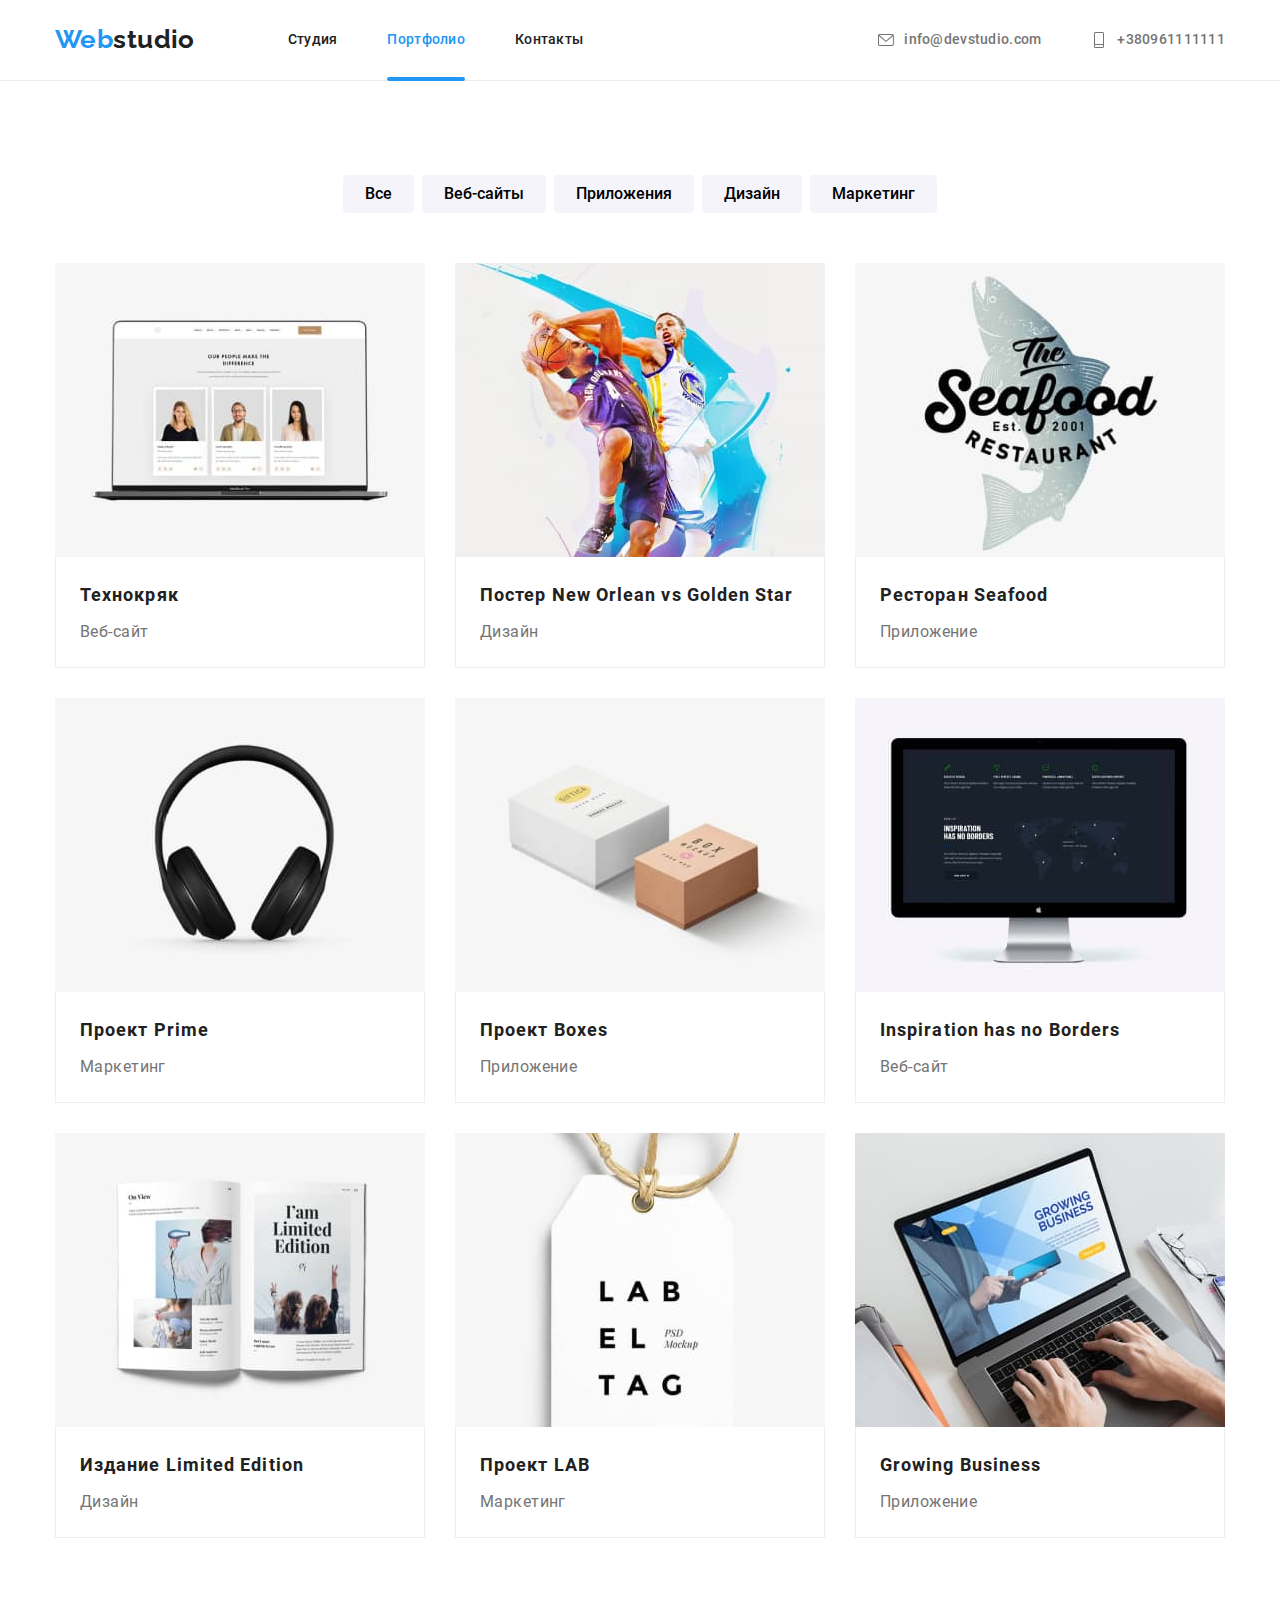
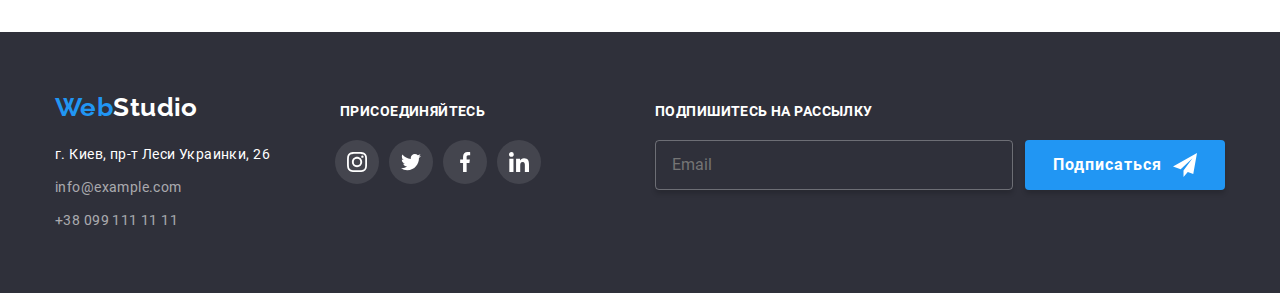
==== portfolio.html @ 0de2ca6f "Initial commit" ====
<!DOCTYPE html>
<html lang="ru">
  <head>
    <meta charset="UTF-8" />
    <meta http-equiv="X-UA-Compatible" content="IE=edge" />
    <meta name="viewport" content="width=device-width, initial-scale=1.0" />
    <!-- <link rel="preconnect" href="https://fonts.googleapis.com" />
    <link rel="preconnect" href="https://fonts.gstatic.com" crossorigin />
    <link
      href="https://fonts.googleapis.com/css2?family=Raleway:wght@700&family=Roboto:wght@400;500;700;900&display=swap"
      rel="stylesheet"
    />
    <link
      rel="stylesheet"
      href="https://cdnjs.cloudflare.com/ajax/libs/modern-normalize/1.0.0/modern-normalize.min.css"
    /> -->

    <link rel="stylesheet" href="css/main.min.css" />
    <!-- <link rel="stylesheet" href="css/styles.css" /> -->

    <title>Portfolio</title>
  </head>
  <body>
    <!-- Header -->
    <header class="page-header">
      <div class="container page-header__container">
        <!-- header_details -->
        <nav class="navigation">
          <a href="./index.html" class="logo"
            ><span class="logo--accent">Web</span>studio</a
          >
          <ul class="list navigation__list">
            <li class="navigation__item">
              <a href="./index.html" class="navigation__title">Студия</a>
            </li>
            <li class="navigation__item">
              <a
                href="./portfolio.html"
                class="navigation__title navigation__title--current"
                >Портфолио</a
              >
            </li>
            <li class="navigation__item">
              <a href="" class="navigation__title">Контакты</a>
            </li>
          </ul>
        </nav>

        <ul class="list page-header__contacts">
          <li class="page-header__item">
            <a
              class="page-header__mail"
              href="mailto:mailto:info@devstudio.com"
            >
              <svg class="page-header__icon" height="16" width="16">
                <use href="images/icons.svg#mail"></use>
              </svg>
              info@devstudio.com
            </a>
          </li>
          <li class="page-header__item">
            <a class="page-header__telephone" href="tel:+380961111111">
              <svg class="page-header__icon" height="16" width="16">
                <use href="images/icons.svg#telephone"></use>
              </svg>
              +380961111111
            </a>
          </li>
        </ul>
      </div>
    </header>

    <main>
      <!-- Buttons bar -->
      <section class="buttons-list section">
        <div class="buttons-list__container container">
          <h1 class="buttons-list__title visually-hidden">portfolio</h1>
          <ul class="list buttons-list__list">
            <li class="buttons-list__item">
              <button class="buttons-list__button" type="button">
                <span class="buttons-list__text">Все</span>
              </button>
            </li>
            <li class="buttons-list__item">
              <button class="buttons-list__button" type="button">
                <span class="buttons-list__text">Веб-сайты</span>
              </button>
            </li>
            <li class="buttons-list__item">
              <button class="buttons-list__button" type="button">
                <span class="buttons-list__text">Приложения</span>
              </button>
            </li>
            <li class="buttons-list__item">
              <button class="buttons-list__button" type="button">
                <span class="buttons-list__text">Дизайн</span>
              </button>
            </li>
            <li class="buttons-list__item">
              <button class="buttons-list__button" type="button">
                <span class="buttons-list__text">Маркетинг</span>
              </button>
            </li>
          </ul>

          <!-- projects -->
          <ul class="list projects-list">
            <li class="projects-list__card">
              <a href="" class="projects-list__link">
                <div class="projects-list__thumb">
                  <img
                    class="projects-list__image"
                    src="images/crack.jpg"
                    alt="Технокряк"
                    width="370"
                    height="294"
                  />
                  <div class="projects-list__overlay">
                    <p class="projects-list__text">
                      Ресурс предлагает комплексные предложения с разным уровнем
                      функционала и сервисов. Все это позволит посетителю
                      получить исчерпывающие сведения о компании или частном
                      лице.
                    </p>
                  </div>
                </div>
                <div class="projects-list__content">
                  <h2 class="projects-list__title">Технокряк</h2>
                  <p class="projects-list__description">Веб-сайт</p>
                </div>
              </a>
            </li>
            <li class="projects-list__card">
              <a href="" class="projects-list__link">
                <div class="projects-list__thumb">
                  <img
                    class="projects-list__image"
                    src="images/basket.jpg"
                    alt="Постер"
                    width="370"
                    height="294"
                  />
                  <div class="projects-list__overlay">
                    <p class="projects-list__text">
                      Ресурс предлагает комплексные предложения с разным уровнем
                      функционала и сервисов. Все это позволит посетителю
                      получить исчерпывающие сведения о компании или частном
                      лице.
                    </p>
                  </div>
                </div>
                <div class="projects-list__content">
                  <h2 class="projects-list__title">
                    Постер New Orlean vs Golden Star
                  </h2>
                  <p class="projects-list__description">Дизайн</p>
                </div>
              </a>
            </li>
            <li class="projects-list__card">
              <a href="" class="projects-list__link">
                <div class="projects-list__thumb">
                  <img
                    class="projects-list__image"
                    src="images/seafood.jpg"
                    alt="ресторан"
                    width="370"
                    height="294"
                  />
                  <div class="projects-list__overlay">
                    <p class="projects-list__text">
                      Ресурс предлагает комплексные предложения с разным уровнем
                      функционала и сервисов. Все это позволит посетителю
                      получить исчерпывающие сведения о компании или частном
                      лице.
                    </p>
                  </div>
                </div>
                <div class="projects-list__content">
                  <h2 class="projects-list__title">Ресторан Seafood</h2>
                  <p class="projects-list__description">Приложение</p>
                </div>
              </a>
            </li>
            <li class="projects-list__card">
              <a href="" class="projects-list__link">
                <div class="projects-list__thumb">
                  <img
                    class="projects-list__image"
                    src="images/prime.jpg"
                    alt="маркетинг"
                    width="370"
                    height="294"
                  />
                  <div class="projects-list__overlay">
                    <p class="projects-list__text">
                      Ресурс предлагает комплексные предложения с разным уровнем
                      функционала и сервисов. Все это позволит посетителю
                      получить исчерпывающие сведения о компании или частном
                      лице.
                    </p>
                  </div>
                </div>
                <div class="projects-list__content">
                  <h2 class="projects-list__title">Проект Prime</h2>
                  <p class="projects-list__description">Маркетинг</p>
                </div>
              </a>
            </li>
            <li class="projects-list__card">
              <a href="" class="projects-list__link">
                <div class="projects-list__thumb">
                  <img
                    class="projects-list__image"
                    src="images/box.jpg"
                    alt="приложение"
                    width="370"
                    height="294"
                  />
                  <div class="projects-list__overlay">
                    <p class="projects-list__text">
                      Ресурс предлагает комплексные предложения с разным уровнем
                      функционала и сервисов. Все это позволит посетителю
                      получить исчерпывающие сведения о компании или частном
                      лице.
                    </p>
                  </div>
                </div>
                <div class="projects-list__content">
                  <h2 class="projects-list__title">Проект Boxes</h2>
                  <p class="projects-list__description">Приложение</p>
                </div>
              </a>
            </li>
            <li class="projects-list__card">
              <a href="" class="projects-list__link">
                <div class="projects-list__thumb">
                  <img
                    class="projects-list__image"
                    src="images/borders.jpg"
                    alt="сайт"
                    width="370"
                    height="294"
                  />
                  <div class="projects-list__overlay">
                    <p class="projects-list__text">
                      Ресурс предлагает комплексные предложения с разным уровнем
                      функционала и сервисов. Все это позволит посетителю
                      получить исчерпывающие сведения о компании или частном
                      лице.
                    </p>
                  </div>
                </div>
                <div class="projects-list__content">
                  <h2 class="projects-list__title">
                    Inspiration has no Borders
                  </h2>
                  <p class="projects-list__description">Веб-сайт</p>
                </div>
              </a>
            </li>
            <li class="projects-list__card">
              <a href="" class="projects-list__link">
                <div class="projects-list__thumb">
                  <img
                    class="projects-list__image"
                    src="images/limited.jpg"
                    alt="дизайн"
                    width="370"
                    height="294"
                  />
                  <div class="projects-list__overlay">
                    <p class="projects-list__text">
                      Ресурс предлагает комплексные предложения с разным уровнем
                      функционала и сервисов. Все это позволит посетителю
                      получить исчерпывающие сведения о компании или частном
                      лице.
                    </p>
                  </div>
                </div>
                <div class="projects-list__content">
                  <h2 class="projects-list__title">Издание Limited Edition</h2>
                  <p class="projects-list__description">Дизайн</p>
                </div>
              </a>
            </li>
            <li class="projects-list__card">
              <a href="" class="projects-list__link">
                <div class="projects-list__thumb">
                  <img
                    class="projects-list__image"
                    src="images/lab.jpg"
                    alt="маркетинг"
                    width="370"
                    height="294"
                  />
                  <div class="projects-list__overlay">
                    <p class="projects-list__text">
                      Ресурс предлагает комплексные предложения с разным уровнем
                      функционала и сервисов. Все это позволит посетителю
                      получить исчерпывающие сведения о компании или частном
                      лице.
                    </p>
                  </div>
                </div>
                <div class="projects-list__content">
                  <h2 class="projects-list__title">Проект LAB</h2>
                  <p class="projects-list__description">Маркетинг</p>
                </div>
              </a>
            </li>
            <li class="projects-list__card">
              <a href="" class="projects-list__link">
                <div class="projects-list__thumb">
                  <img
                    class="projects-list__image"
                    src="images/business.jpg"
                    alt="приложение"
                    width="370"
                    height="294"
                  />
                  <div class="projects-list__overlay">
                    <p class="projects-list__text">
                      Ресурс предлагает комплексные предложения с разным уровнем
                      функционала и сервисов. Все это позволит посетителю
                      получить исчерпывающие сведения о компании или частном
                      лице.
                    </p>
                  </div>
                </div>
                <div class="projects-list__content">
                  <h2 class="projects-list__title">Growing Business</h2>
                  <p class="projects-list__description">Приложение</p>
                </div>
              </a>
            </li>
          </ul>
        </div>
      </section>
    </main>

    <!-- Footer -->
    <footer class="footer">
      <div class="container footer__container">
        <div>
          <a href="./index.html" class="logo__footer"
            ><span class="logo--accent">Web</span>Studio</a
          >
          <address>
            <ul class="list">
              <li class="footer__item">
                <a
                  class="footer__address"
                  href="https://bit.ly/3pXMvUd"
                  target="_blank"
                  rel="noopener noreferrer"
                  >г. Киев, пр-т Леси Украинки, 26</a
                >
              </li>
              <li class="footer__item">
                <a class="footer__link" href="mailto:info@devstudio.com"
                  >info@example.com</a
                >
              </li>
              <li class="footer__item">
                <a class="footer__link" href="tel:+380991111111"
                  >+38 099 111 11 11</a
                >
              </li>
            </ul>
          </address>
        </div>

        <!-- Footer social links -->
        <div class="footer__connect">
          <p class="footer__title">ПРИСОЕДИНЯЙТЕСЬ</p>
          <ul class="list footer-socials">
            <li class="footer-socials__item">
              <a class="footer-socials__link" href=""
                ><svg class="footer-socials__icon">
                  <use href="images/icons.svg#instagram"></use></svg
              ></a>
            </li>
            <li class="footer-socials__item">
              <a class="footer-socials__link" href=""
                ><svg class="footer-socials__icon">
                  <use href="images/icons.svg#twitter"></use></svg
              ></a>
            </li>
            <li class="footer-socials__item">
              <a class="footer-socials__link" href=""
                ><svg class="footer-socials__icon">
                  <use href="images/icons.svg#facebook"></use></svg
              ></a>
            </li>
            <li class="footer-socials__item">
              <a class="footer-socials__link" href=""
                ><svg class="footer-socials__icon">
                  <use href="images/icons.svg#linkedin"></use></svg
              ></a>
            </li>
          </ul>
        </div>

        <!-- footer subscribe form -->
        <div class="footer__subscribe">
          <p class="footer__title">ПОДПИШИТЕСЬ НА РАССЫЛКУ</p>
          <form class="footer-form" autocomplete="off">
            <div class="footer-form__thumb">
              <label class="footer-form__label">
                <input
                  class="footer-form__input"
                  type="email"
                  name="email"
                  placeholder="Email"
                />
              </label>
              <button class="subscribe-button" type="submit">
                <span class="subscribe-button__text">Подписаться</span>
                <svg class="subscribe-button__icon">
                  <use href="./images/icons.svg#icon-send"></use>
                </svg>
              </button>
            </div>
          </form>
        </div>
      </div>
    </footer>
  </body>
</html>
---- css/main.min.css ----
*,::before,::after{-webkit-box-sizing:border-box;box-sizing:border-box}html{-moz-tab-size:4;-o-tab-size:4;tab-size:4}html{line-height:1.15;-webkit-text-size-adjust:100%}body{margin:0}body{font-family:system-ui,-apple-system,"Segoe UI",Roboto,Helvetica,Arial,sans-serif,"Apple Color Emoji","Segoe UI Emoji"}hr{height:0;color:inherit}abbr[title]{-webkit-text-decoration:underline dotted;text-decoration:underline dotted}b,strong{font-weight:bolder}code,kbd,samp,pre{font-family:ui-monospace,SFMono-Regular,Consolas,"Liberation Mono",Menlo,monospace;font-size:1em}small{font-size:80%}sub,sup{font-size:75%;line-height:0;position:relative;vertical-align:baseline}sub{bottom:-0.25em}sup{top:-0.5em}table{text-indent:0;border-color:inherit}button,input,optgroup,select,textarea{font-family:inherit;font-size:100%;line-height:1.15;margin:0}button,select{text-transform:none}button,[type=button],[type=reset],[type=submit]{-webkit-appearance:button}::-moz-focus-inner{border-style:none;padding:0}:-moz-focusring{outline:1px dotted ButtonText}:-moz-ui-invalid{box-shadow:none}legend{padding:0}progress{vertical-align:baseline}::-webkit-inner-spin-button,::-webkit-outer-spin-button{height:auto}[type=search]{-webkit-appearance:textfield;outline-offset:-2px}::-webkit-search-decoration{-webkit-appearance:none}::-webkit-file-upload-button{-webkit-appearance:button;font:inherit}summary{display:list-item}@font-face{font-family:"Roboto";font-style:normal;font-weight:400;src:url("../fonts/roboto-v30-latin_cyrillic-regular.eot");src:local(""),url("../fonts/roboto-v30-latin_cyrillic-regular.eot?#iefix") format("embedded-opentype"),url("../fonts/roboto-v30-latin_cyrillic-regular.woff2") format("woff2"),url("../fonts/roboto-v30-latin_cyrillic-regular.woff") format("woff"),url("../fonts/roboto-v30-latin_cyrillic-regular.ttf") format("truetype"),url("../fonts/roboto-v30-latin_cyrillic-regular.svg#Roboto") format("svg")}@font-face{font-family:"Roboto";font-style:normal;font-weight:500;src:url("../fonts/roboto-v30-latin_cyrillic-500.eot");src:local(""),url("../fonts/roboto-v30-latin_cyrillic-500.eot?#iefix") format("embedded-opentype"),url("../fonts/roboto-v30-latin_cyrillic-500.woff2") format("woff2"),url("../fonts/roboto-v30-latin_cyrillic-500.woff") format("woff"),url("../fonts/roboto-v30-latin_cyrillic-500.ttf") format("truetype"),url("../fonts/roboto-v30-latin_cyrillic-500.svg#Roboto") format("svg")}@font-face{font-family:"Roboto";font-style:normal;font-weight:700;src:url("../fonts/roboto-v30-latin_cyrillic-700.eot");src:local(""),url("../fonts/roboto-v30-latin_cyrillic-700.eot?#iefix") format("embedded-opentype"),url("../fonts/roboto-v30-latin_cyrillic-700.woff2") format("woff2"),url("../fonts/roboto-v30-latin_cyrillic-700.woff") format("woff"),url("../fonts/roboto-v30-latin_cyrillic-700.ttf") format("truetype"),url("../fonts/roboto-v30-latin_cyrillic-700.svg#Roboto") format("svg")}@font-face{font-family:"Roboto";font-style:normal;font-weight:900;src:url("../fonts/roboto-v30-latin_cyrillic-900.eot");src:local(""),url("../fonts/roboto-v30-latin_cyrillic-900.eot?#iefix") format("embedded-opentype"),url("../fonts/roboto-v30-latin_cyrillic-900.woff2") format("woff2"),url("../fonts/roboto-v30-latin_cyrillic-900.woff") format("woff"),url("../fonts/roboto-v30-latin_cyrillic-900.ttf") format("truetype"),url("../fonts/roboto-v30-latin_cyrillic-900.svg#Roboto") format("svg")}@font-face{font-family:"Raleway";font-style:normal;font-weight:700;src:url("../fonts/raleway-v27-latin_cyrillic-700.eot");src:local(""),url("../fonts/raleway-v27-latin_cyrillic-700.eot?#iefix") format("embedded-opentype"),url("../fonts/raleway-v27-latin_cyrillic-700.woff2") format("woff2"),url("../fonts/raleway-v27-latin_cyrillic-700.woff") format("woff"),url("../fonts/raleway-v27-latin_cyrillic-700.ttf") format("truetype"),url("../fonts/raleway-v27-latin_cyrillic-700.svg#Raleway") format("svg")}body{font-family:"Roboto",sans-serif;color:#212121;background-color:#fff;font-size:14px;letter-spacing:.03em}.list{list-style:none;margin:0;padding:0}h1,h2,h3,h4,h5,h6,p{margin:0}.visually-hidden{position:absolute;width:1px;height:1px;margin:-1px;padding:0;overflow:hidden;border:0;clip:rect(0 0 0 0)}.container{width:1200px;margin-left:auto;margin-right:auto;padding-left:15px;padding-right:15px}.section{padding-top:94px;padding-bottom:94px}.form__checkbox--custom,.form__wrap,.clients__link,.footer-socials__link,.work-block__description,.form__button,.backdrop__btn,.hero-button__desc{display:-webkit-box;display:-ms-flexbox;display:flex;-webkit-box-pack:center;-ms-flex-pack:center;justify-content:center;-webkit-box-align:center;-ms-flex-align:center;align-items:center}.hero-button{font-family:inherit;display:inline-block;min-width:200px;height:50px;padding:10px 32px;background:#2196f3;-webkit-box-shadow:0px 4px 4px rgba(0,0,0,.15);box-shadow:0px 4px 4px rgba(0,0,0,.15);border-radius:4px;border:2px rgba(0,0,0,0);-webkit-transition:background 250ms cubic-bezier(0.4, 0, 0.2, 1);transition:background 250ms cubic-bezier(0.4, 0, 0.2, 1)}.hero-button:hover,.hero-button:focus{background:#188ce8;cursor:pointer}.hero-button__desc{font-weight:700;font-size:16px;line-height:1.87;letter-spacing:.06em;color:#fff}.subscribe-button{display:-webkit-box;display:-ms-flexbox;display:flex;-webkit-box-align:center;-ms-flex-align:center;align-items:center;-webkit-box-pack:justify;-ms-flex-pack:justify;justify-content:space-between;font-family:inherit;min-width:200px;height:50px;padding:10px 28px;cursor:pointer;background:#2196f3;-webkit-box-shadow:0px 4px 4px rgba(0,0,0,.15);box-shadow:0px 4px 4px rgba(0,0,0,.15);border-radius:4px;border:2px rgba(0,0,0,0)}.subscribe-button__text{font-weight:700;font-size:16px;line-height:1.87;text-align:center;letter-spacing:.06em;color:#fff}.subscribe-button__icon{display:inline-block;fill:#fff;width:24px;height:24px}.buttons-list__button{width:auto;height:auto;padding:6px 22px;background:#f5f4fa;border-radius:4px;font-weight:500;font-size:16px;line-height:1.63;text-align:center;border:none;cursor:pointer;font-family:inherit;-webkit-transition:background 250ms cubic-bezier(0.4, 0, 0.2, 1),-webkit-box-shadow 250ms cubic-bezier(0.4, 0, 0.2, 1);transition:background 250ms cubic-bezier(0.4, 0, 0.2, 1),-webkit-box-shadow 250ms cubic-bezier(0.4, 0, 0.2, 1);transition:background 250ms cubic-bezier(0.4, 0, 0.2, 1),box-shadow 250ms cubic-bezier(0.4, 0, 0.2, 1);transition:background 250ms cubic-bezier(0.4, 0, 0.2, 1),box-shadow 250ms cubic-bezier(0.4, 0, 0.2, 1),-webkit-box-shadow 250ms cubic-bezier(0.4, 0, 0.2, 1)}.buttons-list__button:hover,.buttons-list__button:focus{background:#2196f3;color:#fff;-webkit-box-shadow:0px 2px 2px 0px rgba(0,0,0,.12),0px 1px 2px 0px rgba(0,0,0,.08),0px 3px 1px 0px rgba(0,0,0,.1);box-shadow:0px 2px 2px 0px rgba(0,0,0,.12),0px 1px 2px 0px rgba(0,0,0,.08),0px 3px 1px 0px rgba(0,0,0,.1)}.backdrop__btn{position:absolute;cursor:pointer;top:8px;right:8px;width:30px;height:30px;border:1px solid rgba(0,0,0,.1);border-radius:50px;background-color:#fff}.backdrop__btn:hover,.backdrop__btn:focus{fill:#2196f3}.form__button{margin-left:auto;margin-right:auto;padding:10px 32px;min-width:200px;min-height:50px;-webkit-box-shadow:0px 4px 4px rgba(0,0,0,.15);box-shadow:0px 4px 4px rgba(0,0,0,.15);border:1px solid rgba(0,0,0,0);border-radius:4px;cursor:pointer;color:#fff;background-color:#2196f3;font-weight:700;font-size:16px;line-height:1.87;letter-spacing:.06em}.page-header{border-bottom:1px solid #ececec}.page-header__container{display:-webkit-box;display:-ms-flexbox;display:flex;-webkit-box-align:center;-ms-flex-align:center;align-items:center}.page-header__contacts{display:-webkit-box;display:-ms-flexbox;display:flex;margin-left:auto}.page-header__contacts .page-header__item+.page-header__item{margin-left:50px}.page-header__mail,.page-header__telephone{display:-webkit-box;display:-ms-flexbox;display:flex;color:#757575;fill:#757575;font-weight:500;line-height:1.14;letter-spacing:.02em;text-decoration:none;-webkit-transition:fill 250ms cubic-bezier(0.4, 0, 0.2, 1);transition:fill 250ms cubic-bezier(0.4, 0, 0.2, 1)}.page-header__mail:hover,.page-header__mail:focus,.page-header__telephone:hover,.page-header__telephone:focus{fill:#2196f3;color:#2196f3}.page-header__icon{margin-right:10px}.page-header__icon:hover,.page-header__icon:focus{fill:currentColor}.logo,.logo__footer{display:block;color:#212121;text-decoration:none;font-family:"Raleway",sans-serif;font-weight:700;font-size:26px;line-height:1.19;padding:24px 0}.logo__footer{color:#fff;margin-bottom:20px;padding:0}.logo--accent{color:#2196f3}.navigation{display:-webkit-box;display:-ms-flexbox;display:flex}.navigation__item{position:relative}.navigation__list .navigation__item+.navigation__item{margin-left:50px}.navigation__list{display:-webkit-box;display:-ms-flexbox;display:flex;margin-left:93px}.navigation__title{display:block;color:#212121;font-weight:500;line-height:1.14;letter-spacing:.02em;text-decoration:none;padding-top:32px;padding-bottom:32px;-webkit-transition:color 250ms cubic-bezier(0.4, 0, 0.2, 1);transition:color 250ms cubic-bezier(0.4, 0, 0.2, 1)}.navigation__title--current::after{content:"";position:absolute;left:0;bottom:-1px;width:100%;height:4px;background-color:#2196f3;border-radius:2px}.navigation__title__title:hover,.navigation__title__title:focus{color:#2196f3}.navigation__list .navigation__title--current{color:#2196f3}.hero-section{background-image:-webkit-gradient(linear, left top, left bottom, from(rgba(47, 48, 58, 0.4)), to(rgba(47, 48, 58, 0.4))),url(../images/hero-image.jpg);background-image:linear-gradient(rgba(47, 48, 58, 0.4), rgba(47, 48, 58, 0.4)),url(../images/hero-image.jpg);background-color:#2f303a;background-repeat:no-repeat;max-width:1600px;margin:0 auto;height:600px;background-size:cover}.hero-section__content{padding-top:200px;padding-bottom:200px;text-align:center}.hero-section__title{margin:0 auto;margin-bottom:30px;max-width:696px;font-weight:900;font-size:44px;line-height:1.36;text-align:center;letter-spacing:.06em;text-transform:uppercase;color:#fff}.benefit__list{display:-webkit-box;display:-ms-flexbox;display:flex}.benefit__card{max-width:270px;margin:0 15px}.benefit__icon::before{content:"";display:block;height:120px;background-repeat:no-repeat;background-position:center;background-color:#f5f4fa;border-radius:4px;margin-bottom:30px}.benefit--antenna::before{content:"";background-image:url(../images/antenna-1.svg);background-size:70px}.benefit--clock::before{content:"";background-image:url(../images/clock-1.svg);background-size:70px}.benefit--diagram::before{content:"";background-image:url(../images/diagram-1.svg);background-size:70px}.benefit--astronaut::before{content:"";background-image:url(../images/astronaut-1.svg);background-size:70px}.benefit__subtitle{font-size:14px;font-weight:700;line-height:1.14;text-transform:uppercase;margin-bottom:10px}.benefit__description{line-height:1.71;color:#757575;margin-top:0;margin-bottom:0px}.work-block{padding-top:0}.work-block__title{font-weight:700;font-size:36px;line-height:1.17;text-align:center;margin-top:0;margin-bottom:50px}.work-block__list{display:-webkit-box;display:-ms-flexbox;display:flex;margin-left:-15px;margin-right:-15px}.work-block__card{margin:0 15px}.work-block__thumb{position:relative}.work-block__image{display:block;max-width:100%;height:auto}.work-block__description{position:absolute;left:0;bottom:0;width:370px;height:70px;background:rgba(47,48,58,.8)}.work-block__text{font-weight:700;font-size:14px;line-height:1.14;letter-spacing:.03em;text-transform:uppercase;color:#fff}.team{background-color:#f5f4fa}.team__title{font-weight:700;font-size:36px;line-height:1.17;text-align:center;margin-top:0;margin-bottom:50px}.team__list{display:-webkit-box;display:-ms-flexbox;display:flex;margin-left:-15px;margin-right:-15px}.team__card{background-color:#fff;max-width:270px;margin:0 15px;-webkit-box-shadow:0px 2px 1px rgba(0,0,0,.2),0px 1px 1px rgba(0,0,0,.14),0px 1px 3px rgba(0,0,0,.12);box-shadow:0px 2px 1px rgba(0,0,0,.2),0px 1px 1px rgba(0,0,0,.14),0px 1px 3px rgba(0,0,0,.12);border-radius:4px}.team__image{display:block;max-width:100%;height:auto}.team__name{font-weight:500;font-size:16px;line-height:1.19;text-align:center;margin-top:30px;margin-bottom:10px}.team__role{font-style:normal;font-size:16px;line-height:1.19;text-align:center;color:#757575;margin-bottom:16px}.social{display:-webkit-box;display:-ms-flexbox;display:flex;max-width:206px;height:44px;margin-bottom:30px;margin-left:auto;margin-right:auto}.social__link{display:-webkit-box;display:-ms-flexbox;display:flex;-webkit-box-pack:center;-ms-flex-pack:center;justify-content:center;-webkit-box-align:center;-ms-flex-align:center;align-items:center;width:44px;height:44px;border-radius:50px;color:#afb1b8;-webkit-transition:color 250ms cubic-bezier(0.4, 0, 0.2, 1),background-color 250ms cubic-bezier(0.4, 0, 0.2, 1);transition:color 250ms cubic-bezier(0.4, 0, 0.2, 1),background-color 250ms cubic-bezier(0.4, 0, 0.2, 1)}.social__link:hover,.social__link:focus{background-color:#2196f3;color:#fff}.social__item+.social__item{margin-left:10px}.social__icon{fill:currentColor;width:20px;height:20px}.footer-socials{display:-webkit-box;display:-ms-flexbox;display:flex;max-width:206px;height:44px;margin:0 -5px}.footer-socials__link{width:44px;height:44px;border-radius:50px;background-color:rgba(255,255,255,.1);-webkit-transition:background-color 250ms cubic-bezier(0.4, 0, 0.2, 1);transition:background-color 250ms cubic-bezier(0.4, 0, 0.2, 1)}.footer-socials__link:hover,.footer-socials__link:focus{background-color:#2196f3}.footer-socials__item+.footer-socials__item{margin-left:10px}.footer-socials__icon{fill:#fff;width:20px;height:20px}.clients__title{font-weight:700;font-size:36px;line-height:1.17;text-align:center;margin-top:0;margin-bottom:50px}.clients__list{display:-webkit-box;display:-ms-flexbox;display:flex}.clients__list>.clients__item+.clients__item{margin-left:30px}.clients__item{-ms-flex-preferred-size:calc((100% - 150px)/6);flex-basis:calc((100% - 150px)/6);max-width:170px;height:92px;outline:1px solid #afb1b8;border-radius:4px;-webkit-transition:outline 250ms cubic-bezier(0.4, 0, 0.2, 1);transition:outline 250ms cubic-bezier(0.4, 0, 0.2, 1)}.clients__item:hover,.clients__item:focus{outline:1px solid #2196f3}.clients__link{width:168px;height:90px;color:#afb1b8;-webkit-transition:color 250ms cubic-bezier(0.4, 0, 0.2, 1);transition:color 250ms cubic-bezier(0.4, 0, 0.2, 1)}.clients__link:hover,.clients__link:focus{color:#2196f3}.clients__icon{width:106px;height:60px;fill:currentColor}.footer-form__thumb{display:-webkit-box;display:-ms-flexbox;display:flex;width:570px}.footer-form__label .footer-form__input{width:358px;height:50px;margin-right:12px;padding:12px 16px;background:inherit;border:1px solid rgba(255,255,255,.3);-webkit-box-shadow:0px 4px 4px rgba(0,0,0,.15);box-shadow:0px 4px 4px rgba(0,0,0,.15);border-radius:4px;outline:none;font-size:16px;line-height:1.87;letter-spacing:0,3em;color:rgba(255,255,255,.6)}.footer{background-color:#2f303a;padding:60px 0}.footer__container{display:-webkit-box;display:-ms-flexbox;display:flex;-webkit-box-align:baseline;-ms-flex-align:baseline;align-items:baseline}.footer__item:not(:last-child){margin-bottom:9px}.footer__address{line-height:1.71;color:#fff;font-style:normal;text-decoration:none}.footer__link{line-height:1.71;color:rgba(255,255,255,.6);font-style:normal;text-decoration:none;-webkit-transition:color 250ms cubic-bezier(0.4, 0, 0.2, 1);transition:color 250ms cubic-bezier(0.4, 0, 0.2, 1)}.footer__connect{max-width:206px;margin-left:70px}.footer__subscribe{margin-left:auto}.footer__title{color:#fff;font-weight:700;font-size:14px;line-height:1.17;margin-top:0;margin-bottom:20px;letter-spacing:.03em}.backdrop{position:fixed;top:0;left:0;width:100%;height:100%;opacity:1;background-color:rgba(0,0,0,.2);-webkit-transition:opacity 250ms cubic-bezier(0.4, 0, 0.2, 1);transition:opacity 250ms cubic-bezier(0.4, 0, 0.2, 1)}.backdrop.is-hidden{opacity:0;pointer-events:none}.backdrop.is-hidden .backdrop__modal{-webkit-transform:translate(-50%, -50%) scale(0.9);transform:translate(-50%, -50%) scale(0.9)}.backdrop__modal{position:absolute;top:50%;left:50%;min-width:528px;min-height:581px;padding:40px;background-color:#fff;border-radius:4px;-webkit-box-shadow:0px 1px 3px rgba(0,0,0,.12),0px 1px 1px rgba(0,0,0,.14),0px 2px 1px rgba(0,0,0,.2);box-shadow:0px 1px 3px rgba(0,0,0,.12),0px 1px 1px rgba(0,0,0,.14),0px 2px 1px rgba(0,0,0,.2);-webkit-transform:translate(-50%, -50%) scale(1);transform:translate(-50%, -50%) scale(1);-webkit-transition:-webkit-transform 250ms cubic-bezier(0.4, 0, 0.2, 1);transition:-webkit-transform 250ms cubic-bezier(0.4, 0, 0.2, 1);transition:transform 250ms cubic-bezier(0.4, 0, 0.2, 1);transition:transform 250ms cubic-bezier(0.4, 0, 0.2, 1), -webkit-transform 250ms cubic-bezier(0.4, 0, 0.2, 1)}.backdrop__title{margin-bottom:12px;font-size:20px;font-weight:700;line-height:1.15;text-align:center;color:#212121}.form__field{position:relative;display:block;display:-webkit-box;display:-ms-flexbox;display:flex;-webkit-box-orient:vertical;-webkit-box-direction:normal;-ms-flex-direction:column;flex-direction:column;margin-bottom:10px}.form__field .form__input{margin:0;padding:12px 12px 12px 42px}.form__icon{position:absolute;top:32px;left:15px}.form__label{display:block;font-size:12px;line-height:1.17;margin-bottom:4px;color:#757575;letter-spacing:.01em;-webkit-transition:all 250ms cubic-bezier(0.4, 0, 0.2, 1);transition:all 250ms cubic-bezier(0.4, 0, 0.2, 1)}.form__input{width:100%;height:40px;border:1px solid rgba(33,33,33,.2);border-radius:4px;outline:none}.form__input:focus{border:1px solid #2196f3;outline:none}.form__input:focus:focus~.form__icon{fill:#2196f3}.form__text textarea::-webkit-input-placeholder{color:#757575;line-height:1.17;letter-spacing:.01em}.form__text textarea::-moz-placeholder{color:#757575;line-height:1.17;letter-spacing:.01em}.form__text textarea:-ms-input-placeholder{color:#757575;line-height:1.17;letter-spacing:.01em}.form__text textarea::-ms-input-placeholder{color:#757575;line-height:1.17;letter-spacing:.01em}.form__text textarea::placeholder{color:#757575;line-height:1.17;letter-spacing:.01em}.form__comment{padding:12px 16px;width:448px;height:120px;resize:none;border:1px solid rgba(33,33,33,.2);border-radius:4px;outline:none}.form__comment:not(:-moz-placeholder-shown){border:1px solid #2196f3;outline:none}.form__comment:not(:-ms-input-placeholder){border:1px solid #2196f3;outline:none}.form__comment:focus,.form__comment:not(:placeholder-shown){border:1px solid #2196f3;outline:none}.form__text{margin-bottom:20px}.form__agree{max-width:425px;margin-bottom:30px;margin-right:auto;margin-left:auto;line-height:1.71;color:#757575}.form__checkbox{position:absolute;width:1px;height:1px;margin:-1px;padding:0;overflow:hidden;border:0;clip:rect(0 0 0 0)}.form__checkbox:checked+.form__checkbox--custom{background-color:#2196f3;border-color:#2196f3;background-size:contain;background-origin:border-box}.form__checkbox--custom{width:16px;height:15px;margin-right:5px;border:2px solid #212121;border-radius:4px;cursor:pointer;-webkit-transition:background-color 250ms cubic-bezier(0.4, 0, 0.2, 1),border-color 250ms cubic-bezier(0.4, 0, 0.2, 1);transition:background-color 250ms cubic-bezier(0.4, 0, 0.2, 1),border-color 250ms cubic-bezier(0.4, 0, 0.2, 1)}.form__checkbox--fill{fill:#fff}.form__link{color:#2196f3}.buttons-list__list{display:-webkit-box;display:-ms-flexbox;display:flex;-webkit-box-pack:center;-ms-flex-pack:center;justify-content:center;margin-bottom:50px}.buttons-list__list>.buttons-list__item+.buttons-list__item{margin-left:8px}.projects-list{display:-webkit-box;display:-ms-flexbox;display:flex;-ms-flex-wrap:wrap;flex-wrap:wrap}.projects-list__card{-ms-flex-preferred-size:calc((100% - 60px)/3);flex-basis:calc((100% - 60px)/3);max-width:370px;margin-right:30px;margin-bottom:30px}.projects-list__card:nth-child(3n){margin-right:0}.projects-list__card:nth-last-child(-n+3){margin-bottom:0}.projects-list__link{display:block;text-decoration:none;color:#212121}.projects-list__link:hover,.projects-list__link:focus{-webkit-box-shadow:0px 1px 1px rgba(0,0,0,.12),0px 4px 4px rgba(0,0,0,.06),1px 4px 6px rgba(0,0,0,.16);box-shadow:0px 1px 1px rgba(0,0,0,.12),0px 4px 4px rgba(0,0,0,.06),1px 4px 6px rgba(0,0,0,.16)}.projects-list__thumb{position:relative;overflow:hidden}.projects-list__image{display:block}.projects-list__overlay{position:absolute;top:0;bottom:0;width:100%;height:100%;background-color:rgba(33,150,243,.9);-webkit-transform:translateY(100%);transform:translateY(100%);-webkit-transition:-webkit-transform 250ms cubic-bezier(0.4, 0, 0.2, 1);transition:-webkit-transform 250ms cubic-bezier(0.4, 0, 0.2, 1);transition:transform 250ms cubic-bezier(0.4, 0, 0.2, 1);transition:transform 250ms cubic-bezier(0.4, 0, 0.2, 1), -webkit-transform 250ms cubic-bezier(0.4, 0, 0.2, 1)}.projects-list__link:hover .projects-list__overlay{-webkit-transform:translateY(0%);transform:translateY(0%)}.projects-list__text{padding:63px 24px;font-size:18px;line-height:1.56;letter-spacing:.03em;color:#fff}.projects-list__content{padding:20px 24px;border-left:1px solid #eee;border-right:1px solid #eee;border-bottom:1px solid #eee}.projects-list__title{font-weight:700;font-size:18px;line-height:2;letter-spacing:.06em;margin-bottom:4px}.projects-list__description{font-size:16px;line-height:1.88;color:#757575}/*# sourceMappingURL=main.min.css.map */
---- css/styles.css ----
/* :root {
    --primary-text-color: #212121;
    --accent-text-color: #2196F3;
    --description-text-color: #757575;
    --main-icon-color: #AFB1B8;
    --secondary-icon-color: #ffffff;

    --timing-transition: cubic-bezier(0.4, 0, 0.2, 1);
} */

/* body {
    font-family: 'Roboto', sans-serif;
    color: var(--primary-text-color);
    background-color: #FFFFFF;
    font-size: 14px;
    letter-spacing: 0.03em;

} */

/* Колір основного тексту #212121 */

/* Колір підписів #757575 */

/* Колір акценту #2196F3 */

/* Колір адреси #FFFFFF */


/* 
.list {
    list-style: none;
    margin: 0;
    padding: 0;
} */


/* приховані заголовки */
/* .hidden{
    display: none;
} */

/* .visually-hidden {
    position: absolute;
    width: 1px;
    height: 1px;
    margin: -1px;
    padding: 0;
    overflow: hidden;
    border: 0;
    clip: rect(0 0 0 0);
} */

/* h1,
h2,
h3,
h4,
h5,
h6,
p{
    margin: 0;
} */

/* .center {
    display: flex;
    justify-content: center;
    align-items: center;
} */

/* 
.container {
    width: 1200px;
    margin-left: auto;
    margin-right: auto;
    padding-left: 15px;
    padding-right: 15px;
} */

/* .section{
        padding-top: 94px;
        padding-bottom: 94px;
} */


/* header */


/* .page-header{
    border-bottom: 1px solid #ECECEC;
}

.page-header__container{
    display: flex;
    align-items: center;
}

.navigation{
    display: flex;
}

.logo {
    color: var(--primary-text-color);
    text-decoration: none;
    font-family: 'Raleway', sans-serif;
    font-weight: 700;
    font-size: 26px;
    line-height: 1.19;
    display: block;
    padding: 24px 0;
}

.logo--accent {
    color: var(--accent-text-color);
}

.navigation__item{
    position: relative;
}

.navigation__list{
    display: flex;
    margin-left: 93px;
}

.navigation__list .navigation__item + .navigation__item{
    margin-left: 50px;
}

.navigation__title{
    display: block;
    color: var(--primary-text-color);
    font-weight: 500;
    line-height: 1.14;
    letter-spacing: 0.02em;
    text-decoration: none;
    padding-top: 32px;
    padding-bottom: 32px;
    transition: color 250ms var(--timing-transition);
} */

/* підсвітка поточної сторінки */

/* 
.navigation__list .navigation__title--current {
    color: var(--accent-text-color);
}

.navigation__title--current::after{
    content: "";
    position: absolute;
    left: 0;
    bottom: -1px;
    width: 100%;
    height: 4px;

    background-color:var(--accent-text-color);
    border-radius: 2px;
}

.navigation__title:hover,
.navigation__title:focus{
    color: var(--accent-text-color);
}

.page-header__contacts{
    display: flex;
    margin-left: auto;
}

.page-header__contacts .page-header__item + .page-header__item{
    margin-left: 50px;
}

.page-header__mail,
.page-header__telephone {
    color: var(--description-text-color);
    fill: var(--description-text-color);
    font-weight: 500;
    line-height: 1.14;
    letter-spacing: 0.02em;
    text-decoration: none;
    display: flex;
    transition: fill 250ms var(--timing-transition), color 250ms var(--timing-transition);
}

.page-header__mail:hover,
.page-header__mail:focus,
.page-header__telephone:hover,
.page-header__telephone:focus,
.link-footer:hover,
.link-footer:focus{
    fill: var(--accent-text-color);
    color:var(--accent-text-color);
}

.page-header__icon {
    margin-right: 10px;
}

.page-header__icon:hover,
.page-header__icon:focus{
    fill: currentColor;
}  */

/* hero section */

/* 
.hero-section{
    background-image: linear-gradient(rgba(47, 48, 58, 0.4),rgba(47, 48, 58, 0.4)), url(../images/hero-image.jpg);
    background-color: #2F303A;
    background-repeat: no-repeat;
    max-width: 1600px;
    margin: 0 auto;
    height: 600px;
    background-size: cover;
}

.hero-section__content{
    padding-top: 200px;
    padding-bottom: 200px;
    text-align: center;
}

.hero-section__title {
    margin: 0 auto;
    margin-bottom: 30px;
    max-width: 696px;
    font-weight: 900;
    font-size: 44px;
    line-height: 1.36;
    text-align: center;
    letter-spacing: 0.06em;
    text-transform: uppercase;
    color: #FFFFFF;
}

.hero-section__button{
        font-family: inherit;
        display: inline-block;
        min-width: 200px;
        height: 50px;
        padding: 10px 32px;

        background: var(--accent-text-color);
        box-shadow: 0px 4px 4px rgba(0, 0, 0, 0.15);
        border-radius: 4px;
        border: 2px transparent;
        transition: background 250ms var(--timing-transition);
}

.hero-section__button:hover,
.hero-section__button:focus,
.send-button:hover,
.send-button:focus{
    background: #188CE8;
    cursor: pointer;
}

.hero-section__desc{
        display: flex;
        align-items: center;
        justify-content: center;

        font-weight: 700;
        font-size: 16px;
        line-height: 1.87;
        
        letter-spacing: 0.06em;
        color: #FFFFFF;
} */

/* benefits list */

/* .benefit {
    display: flex;
}

.benefit__card {
    max-width: 270px;
    margin: 0 15px;
}

.benefit__icon::before {
    display: block;
    content: "";
    height: 120px;

    background-repeat: no-repeat;
    background-position: center;
    background-color: #F5F4FA;

    border-radius: 4px;
    margin-bottom: 30px;
}
.benefit--antenna::before{
    content: "";
    background-image: url(../images/antenna-1.svg);
    background-size: 70px;
}

.benefit--clock::before {
    content: "";
    background-image: url(../images/clock-1.svg);
    background-size: 70px;
}

.benefit--diagram::before {
    content: "";
    background-image: url(../images/diagram-1.svg);
    background-size: 70px;
}

.benefit--astronaut::before {
    content: "";
    background-image: url(../images/astronaut-1.svg);
    background-size: 70px;
}

.benefit__title{
    font-size: 14px;
    font-weight: 700;
    line-height: 1.14;
    text-transform: uppercase;
    margin-bottom: 10px;
}

.benefit__description{
        line-height: 1.71;
        color: var(--description-text-color);
        margin-top: 0;
        margin-bottom: 0px;
} */


/* Our work */

/* .work-block{
    padding-top: 0;
}

.work-block__title{
        font-weight: 700;
        font-size: 36px;
        line-height: 1.17;
        text-align: center;
        margin-top: 0;
        margin-bottom: 50px;
}
.work-block__list{
        display: flex;
        margin-left: -15px;
        margin-right: -15px;
}

.work-block__card{
    margin: 0 15px;
}

.work-block__thumb{
    position: relative;
}

.work-block__image{
    display: block;
    max-width: 100%;
    height: auto;
}

.work-block__description{
    position: absolute;
    left: 0;
    bottom: 0;
    width: 370px;
    height: 70px;
    background: rgba(47, 48, 58, 0.8);
}

.work-block__text{
        font-weight: 700;
        font-size: 14px;
        line-height: 1.14;
        letter-spacing: 0.03em;
        text-transform: uppercase;
        color: var(--secondary-icon-color);
} */

/* Our team */

/* 
.team {
    background-color: #F5F4FA;
}

.team__title{
        font-weight: 700;
        font-size: 36px;
        line-height: 1.17;
        text-align: center;
        margin-top: 0;
        margin-bottom: 50px;
}

.team__list{
        display: flex;
        margin-left: -15px;
        margin-right: -15px;
}

.team__card{
    background-color: #FFFFFF;
    max-width: 270px;
    margin: 0 15px;
    box-shadow: 0px 2px 1px rgb(0 0 0 / 20%),
        0px 1px 1px rgb(0 0 0 / 14%),
        0px 1px 3px rgb(0 0 0 / 12%);
    border-radius: 4px;
}

.team__image{
    display: block;
    max-width: 100%;
    height: auto;
}

.team__name{
    font-weight: 500;
    font-size: 16px;
    line-height: 1.19;
    text-align: center;
    margin-top: 30px;
    margin-bottom: 10px;
}

.team__role{
        font-style: normal;
        font-size: 16px;
        line-height: 1.19;
        text-align: center;
        color: var(--description-text-color);
        margin-bottom: 16px;
} */

/* .social{
    display: flex;
    max-width: 206px;
    height: 44px;
    margin-bottom: 30px;
    margin-left: auto;
    margin-right: auto;
}

.social__link{
    display: flex;
    justify-content: center;
    align-items: center;

    width: 44px;
    height: 44px;
    border-radius: 50px;
    color: var(--main-icon-color);
    transition: color 250ms var(--timing-transition), background-color 250ms var(--timing-transition);

}

.social__item + .social__item{
    margin-left: 10px;
}

.social__icon{
    fill: currentColor;
    width: 20px;
    height: 20px;
}

.social__link:hover,
.social__link:focus {
    background-color: var(--accent-text-color);
    color: var(--secondary-icon-color);
} */

/* Our clients */
/* 
.clients__title{
        font-weight: 700;
        font-size: 36px;
        line-height: 1.17;
        text-align: center;
        margin-top: 0;
        margin-bottom: 50px;
}
.clients__list{
        display: flex;
    }

.clients__item{
    flex-basis: calc((100% - 150px) / 6);
    max-width: 170px;
    height: 92px;
    outline: 1px solid var(--main-icon-color);
    border-radius: 4px;
    transition: outline 250ms var(--timing-transition);
}

.clients__item:hover,
.clients__item:focus{
    outline: 1px solid var(--accent-text-color);
}

.clients__list> .clients__item + .clients__item{
    margin-left: 30px;
}

.clients__link{
    display: flex;
    justify-content: center;
    align-items: center;

    width: 168px;
    height: 90px;
    color: var(--main-icon-color);
    transition: color 250ms var(--timing-transition);
   
}

.clients__link:hover,
.clients__link:focus{
    color: var(--accent-text-color);
}

.clients__icon {
    width: 106px;
    height: 60px;
    fill: currentColor;
} */


/* Portfolio main */

/* buttons */
/* 
.buttons-list__list{
    display: flex;
    justify-content: center;
    margin-bottom: 50px;
}

.buttons-list__button{
        background: #F5F4FA;
        border-radius: 4px;
        font-weight: 500;
        font-size: 16px;
        line-height: 1.63;
        text-align: center;
        border: none;
        cursor: pointer;
        font-family: inherit;
        width: auto;
        height: auto;
        padding: 6px 22px;
        transition: background 250ms var(--timing-transition), box-shadow 250ms var(--timing-transition) ;
}

.buttons-list > .buttons-list__item + .buttons-list__item {
    margin-left: 8px;
}

.buttons-list__button:hover,
.buttons-list__button:focus {
        font-weight: 500;
        font-size: 16px;
        line-height: 1.63;
        text-align: center;
        color: #FFFFFF;
        background: var(--accent-text-color);
        box-shadow: 0px 2px 2px 0px rgba(0, 0, 0, 0.12), 0px 1px 2px 0px rgba(0, 0, 0, 0.08), 0px 3px 1px 0px rgba(0, 0, 0, 0.1);
        border-radius: 4px;
} */

/* projects */

/* .projects-list{
    display: flex;
    flex-wrap: wrap;
}

.projects-list__card{
    flex-basis: calc((100% - 60px) / 3);
    max-width: 370px;
    margin-right: 30px;
    margin-bottom: 30px;
}

.projects-list__card:nth-child(3n){
    margin-right: 0;
}

.projects-list__card:nth-last-child(-n + 3) {
    margin-bottom: 0;
}

.projects-list__link{
    display: block;
    text-decoration: none;
    color: var(--primary-text-color);
}

.projects-list__link:hover,
.projects-list__link:focus {
    box-shadow: 0px 1px 1px rgba(0, 0, 0, 0.12),
    0px 4px 4px rgba(0, 0, 0, 0.06),
    1px 4px 6px rgba(0, 0, 0, 0.16);
}

.projects-list__thumb {
    position: relative;
    overflow: hidden;
}

.projects-list__image{
    display: block;
}

.projects-list__overlay{
    position: absolute;
    top: 0;
    bottom: 0;
    width: 100%;
    height: 100%;
    background-color: rgba(33, 150, 243, 0.9);
    transform: translateY(100%);
    transition: transform 250ms var(--timing-transition);
}

.projects-list__link:hover .projects-list__overlay{
    transform: translateY(0%);
}

.projects-list__text{
    padding: 63px 24px;
    font-size: 18px;
    line-height: 1.56;
    letter-spacing: 0.03em;
    color: var(--secondary-icon-color)
}

.projects-list__content{
    padding: 20px 24px;
    border-left: 1px solid #EEEEEE;
    border-right: 1px solid #EEEEEE;
    border-bottom: 1px solid #EEEEEE;;
}

.projects-list__title{
        font-weight: 700;
        font-size: 18px;
        line-height: 2;
        letter-spacing: 0.06em;
        margin-bottom: 4px;
}

.projects-list__description{
        font-size: 16px;
        line-height: 1.88;
        color: var(--description-text-color);
} */

/* footer */

/* .footer{
    background-color: #2F303A;
    padding: 60px 0;
}

.footer__container{
    display: flex;
    align-items: baseline;
}

.logo__footer{
        color: #ffffff;
        text-decoration: none;
        font-family: 'Raleway', sans-serif;
        font-weight: 700;
        font-size: 26px;
        line-height: 1.19;
        display: block;
        margin-bottom: 20px;
}

.footer__item:not(:last-child) {
    margin-bottom: 9px;
}

.footer__address{
        line-height: 1.19;
        color: #FFFFFF;
        font-style: normal;
        text-decoration: none;
}
.footer__link{
        line-height: 1.71;
        color: rgba(255, 255, 255, 0.6);
        font-style: normal;
        text-decoration: none;
        transition: color 250ms var(--timing-transition);
} */

/* Footer socials */
/* 
.footer__connect{
    max-width: 206px;
    margin-left: 70px;
}

.footer__title{
        color: #FFFFFF;
        font-weight: 700;
        font-size: 14px;
        line-height: 1.17;
        margin-top: 0;
        margin-bottom: 20px;
        letter-spacing: 0.03em;
}

.footer-socials {
    display: flex;
    max-width: 206px;
    height: 44px;
    margin: 0 -5px;
}

.footer-socials__link {
    display: flex;
    justify-content: center;
    align-items: center;
    width: 44px;
    height: 44px;
    border-radius: 50px;
    background-color: rgba(255, 255, 255, 0.1);
    transition: background-color 250ms var(--timing-transition);

}

.footer-socials__item + .footer-socials__item {
    margin-left: 10px;
}

.footer-socials__icon {
    fill: var(--secondary-icon-color);
    width: 20px;
    height: 20px;
}

.footer-socials__link:hover,
.footer-socials__link:focus {
    background-color: var(--accent-text-color);
} */

/* Footer form */

/* .footer__subscribe{
    margin-left: auto;
}

.footer__form{
    display: flex;
    width: 570px;
}

.footer__label .footer__input{
    width: 358px;
    height: 50px;
    margin-right: 12px;
    padding: 12px 16px;

    background: inherit;
    border: 1px solid rgba(255, 255, 255, 0.3);
    box-shadow: 0px 4px 4px rgb(0 0 0 / 15%);
    border-radius: 4px;
    outline: none;
    
    font-size: 16px;
    line-height: 1.87;
    letter-spacing: 0,03em;
    color: rgba(255, 255, 255, 0.6);
}

.subscribe-button {
    display: flex;
    align-items: center;
    justify-content: space-between;

    font-family: inherit;
    min-width: 200px;
    height: 50px;
    padding: 10px 28px;
    cursor: pointer;

    background: var(--accent-text-color);
    box-shadow: 0px 4px 4px rgba(0, 0, 0, 0.15);
    border-radius: 4px;
    border: 2px transparent;
}

.subscribe-button__text{
    font-weight: 700;
    font-size: 16px;
    line-height: 1.87;
    text-align: center;
    letter-spacing: 0.06em;
    color: var(--secondary-icon-color);
}

.subscribe-button__icon{
    display: inline-block;
    fill: var(--secondary-icon-color);
    width: 24px;
    height: 24px;
} */

/* Backdrop */

/* .backdrop{
    position: fixed;
    top:0;
    left:0;
    width: 100%;
    height: 100%;

    opacity: 1;
    background-color: rgba(0, 0, 0, 0.2);
    transition: opacity 250ms var(--timing-transition);
}

.backdrop.is-hidden{
    opacity: 0;
    pointer-events: none;
}

.backdrop.is-hidden .backdrop__modal {
    transform: translate(-50%, -50%) scale(0.9);
} */

/* Modal window */
/* 
.backdrop__modal{
    position: absolute;
    top: 50%;
    left:50%;
    min-width: 528px;
    min-height: 581px;
    padding: 40px;
    
    background-color: var(--secondary-icon-color);
    border-radius: 4px;
    box-shadow: 0px 1px 3px rgb(0 0 0 / 12%), 0px 1px 1px rgb(0 0 0 / 14%), 0px 2px 1px rgb(0 0 0 / 20%);
    transform: translate(-50%, -50%) scale(1);
    transition: transform 250ms cubic-bezier(0.4, 0, 0.2, 1);
}

.backdrop__btn{
        position: absolute;
        cursor: pointer;
        top: 8px;
        right: 8px;
        width: 30px;
        height: 30px;

        border: 1px solid rgba(0, 0, 0, 0.1);
        border-radius: 50px;
        background-color: var(--secondary-icon-color);
}

.backdrop__btn:hover,
.backdrop__btn:focus{
    fill: var(--accent-text-color);
}

.backdrop__title{
    margin-bottom: 12px;
    font-size: 20px;
    font-weight: 700;
    line-height: 1.15;
    text-align: center;
    color: var(--primary-text-color)
}


.form__field{
    position: relative;
    display: block;

    display: flex;
    flex-direction: column;
    margin-bottom: 10px;
}

.form__field .form__input{
    margin: 0;
    padding: 12px 12px 12px 42px;;
}

.form__icon{
    position: absolute;
    top: 32px;
    left: 15px;
}

.form__label {
    display: block;
    font-size: 12px;

    line-height: 1.17;
    margin-bottom: 4px;
    color: var(--description-text-color);
    letter-spacing: 0.01em;

    transition: all 250ms var(--timing-transition);
}

.form__input {
    width: 100%;
    height: 40px;
    border: 1px solid rgba(33, 33, 33, 0.2);
    border-radius: 4px;
    outline: none;
}

.form__text textarea::placeholder{
    color: var(--description-text-color);
    line-height: 1.17;
    letter-spacing: 0.01em;
}

.form__comment{
    padding: 12px 16px;
    width: 448px;
    height: 120px;
    resize: none;
    border: 1px solid rgba(33, 33, 33, 0.2);
    border-radius: 4px;
    outline: none;
}

.form__input:focus,
.form__comment:focus,
.form__comment:not(:placeholder-shown){
    border: 1px solid var(--accent-text-color);
    outline: none;
}

.form__input:focus~.form__icon{
    fill: var(--accent-text-color);
} */

/* .form__text{
    margin-bottom: 20px;
}

.form__agree{
    max-width: 425px;
    margin-bottom: 30px;
    margin-right: auto;
    margin-left: auto;
    line-height: 1.71;
    color: var(--description-text-color);
}

.form__wrap{
    display: flex;
    align-items: center;
    justify-content: center;
} */

/* .form__checkbox{
    position: absolute;
    width: 1px;
    height: 1px;
    margin: -1px;
    padding: 0;
    overflow: hidden;
    border: 0;
    clip: rect(0 0 0 0);
}

.form__checkbox--custom{
    display: inline-flex;
    align-items: center;
    justify-content: center;
    width: 16px;
    height: 15px;
    margin-right: 5px;

    border: 2px solid var(--primary-text-color);
    border-radius: 4px;
    cursor: pointer;
    transition: background-color 250ms var(--timing-transition), border-color 250ms var(--timing-transition);
}

.form__checkbox--fill{
    fill: var(--secondary-icon-color);
}

.form__checkbox:checked + .form__checkbox--custom{
    background-color: var(--accent-text-color);
    border-color: var(--accent-text-color);
    background-size: contain;
    background-origin: border-box;
}

.form__link{
    color: var(--accent-text-color);
} */

/* .form__button{
    display: flex;
    margin-left: auto;
    margin-right: auto;
    justify-content: center;
    align-items: center;
    padding: 10px 32px;
    min-width: 200px;
    min-height: 50px;

    box-shadow: 0px 4px 4px rgb(0 0 0 / 15%);
    border: 1px solid transparent;
    border-radius: 4px;
    cursor: pointer;
    color: var(--secondary-icon-color);
    background-color: var(--accent-text-color);

    font-weight: 700;
    font-size: 16px;
    line-height: 1.87;
    letter-spacing: 0.06em;
} */
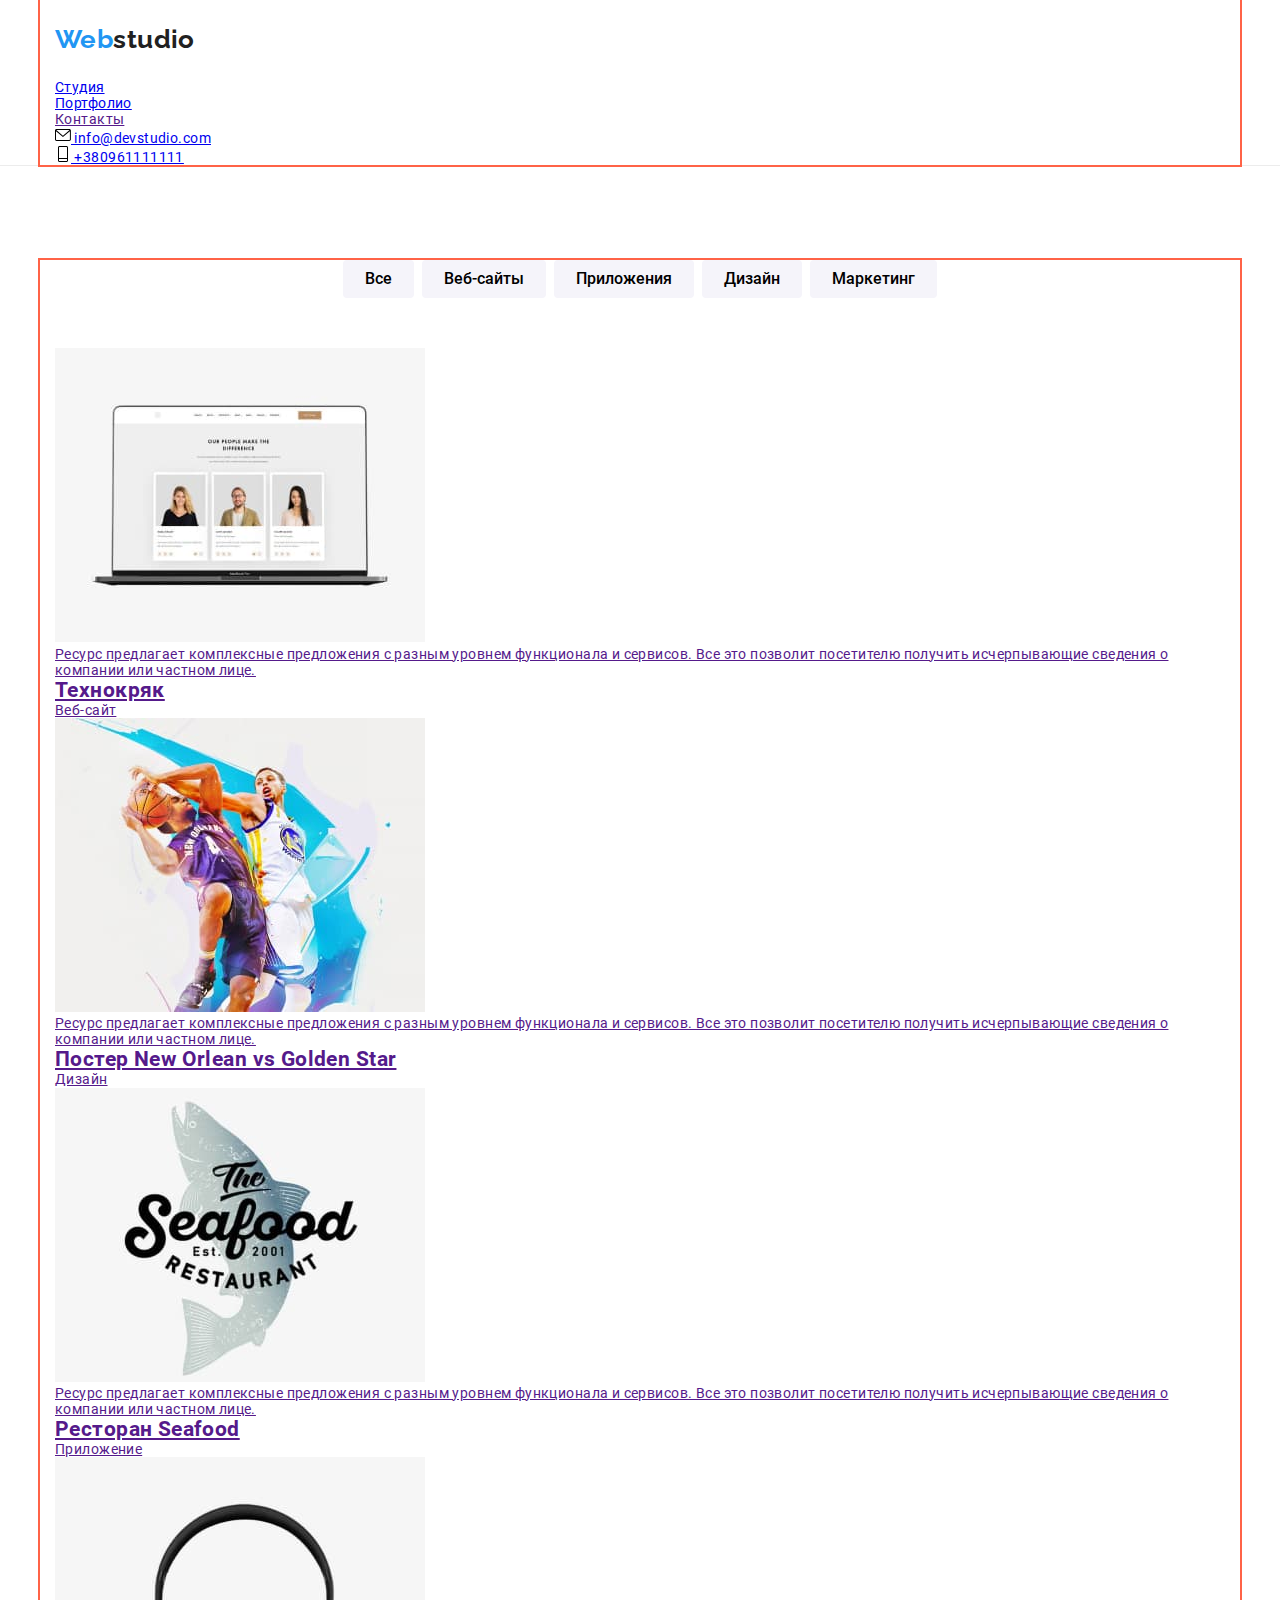
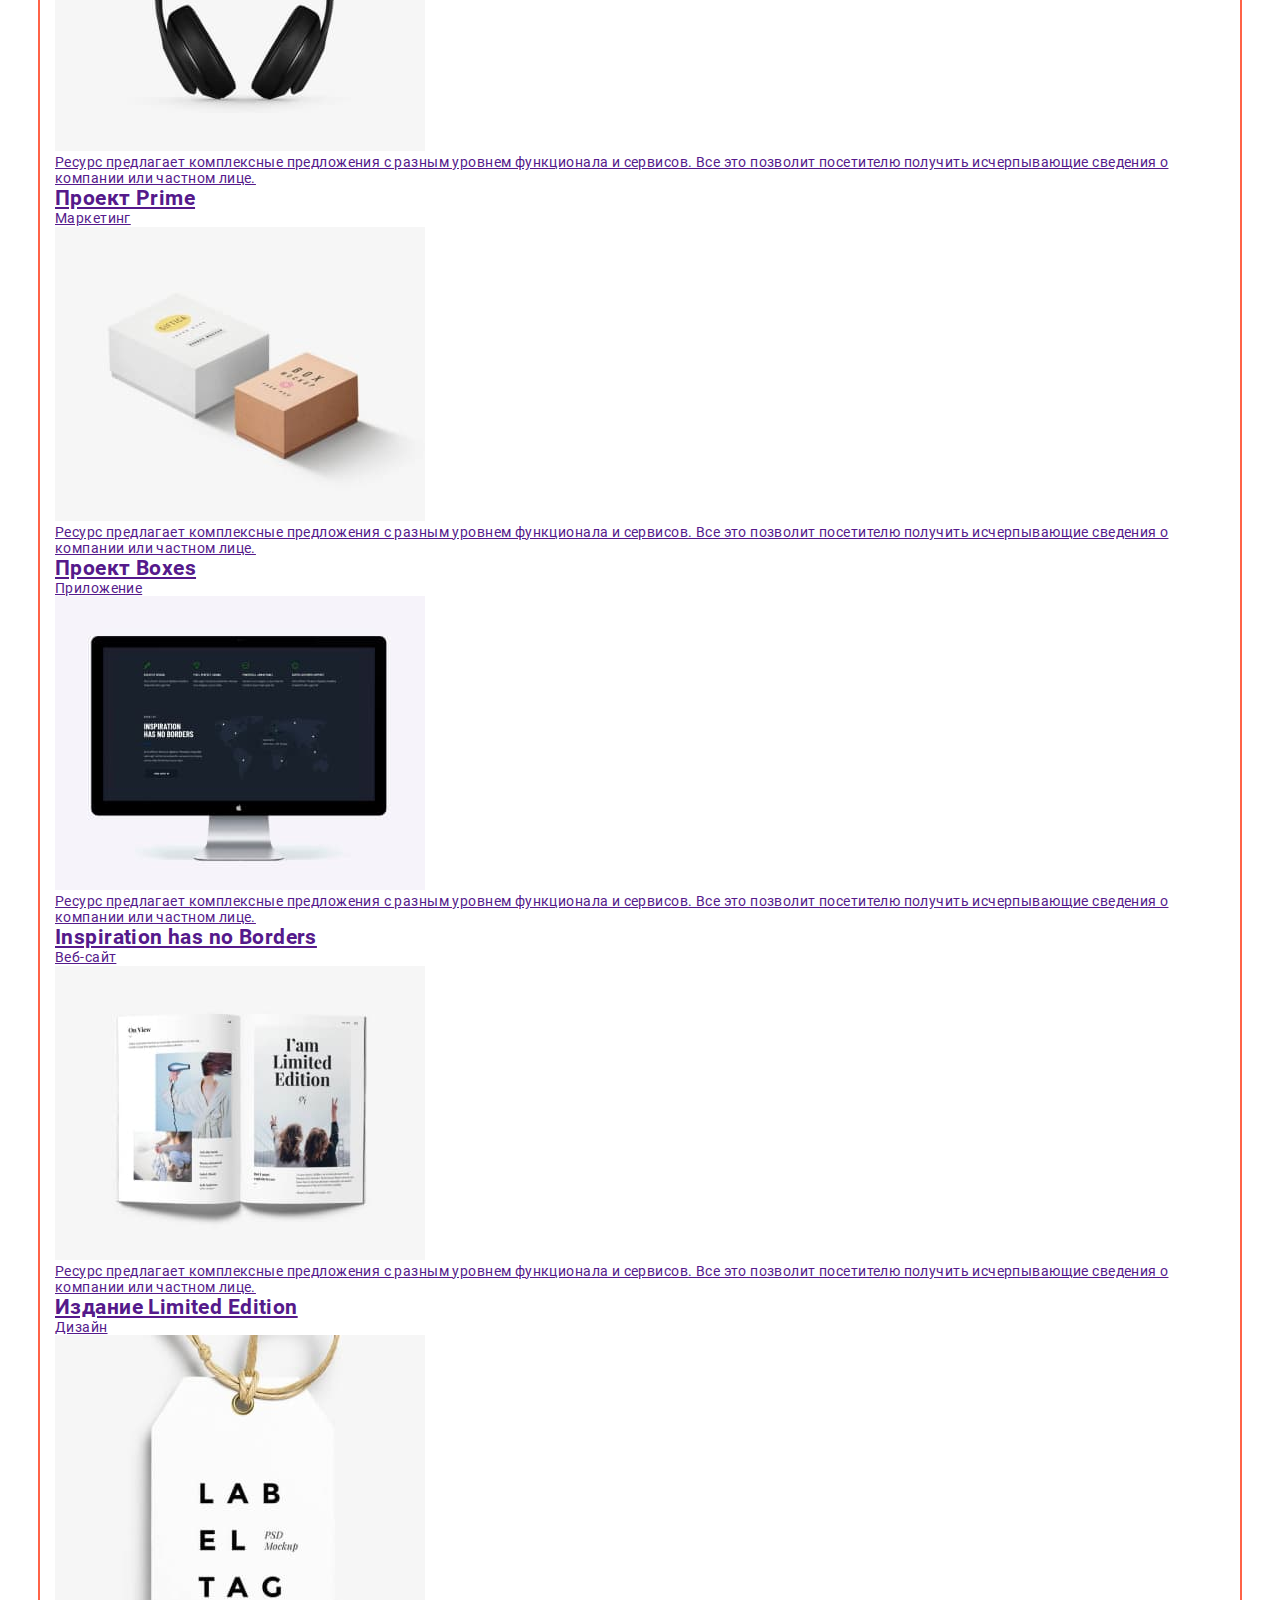
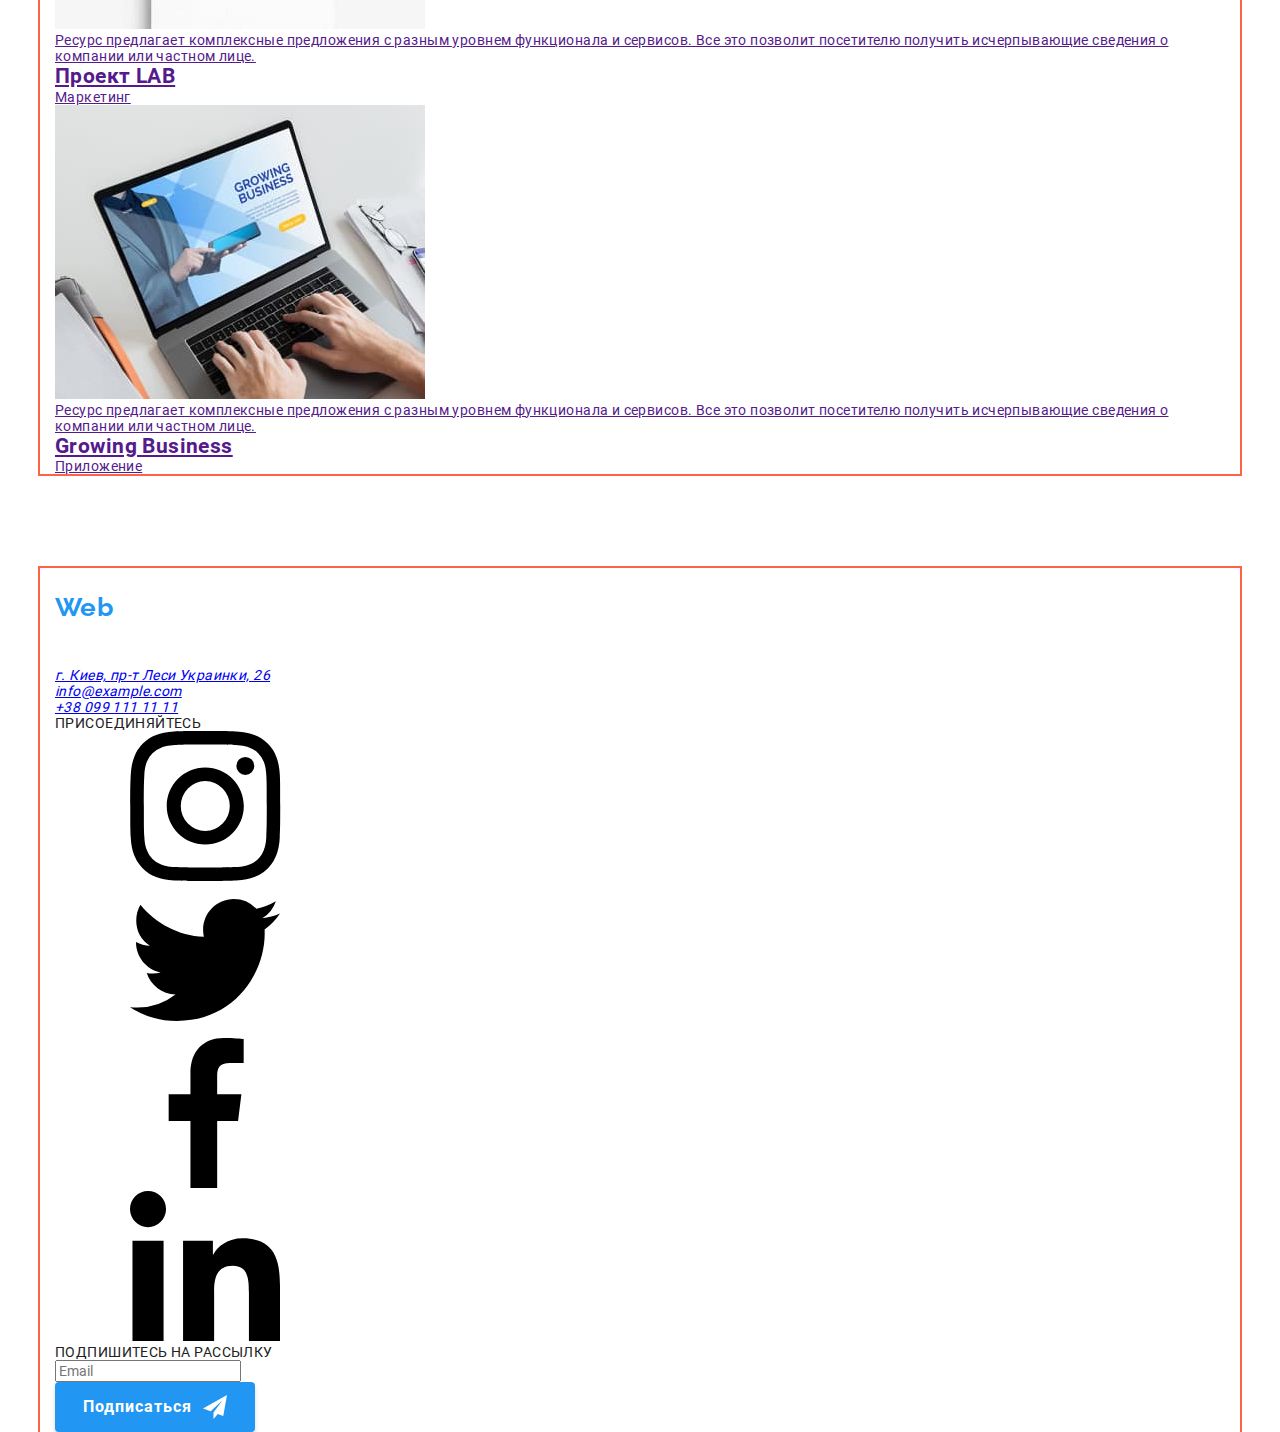
==== commit c3ca094a: "mobile menu added" ====
--- a/portfolio.html
+++ b/portfolio.html
@@ -2,8 +2,8 @@
 <html lang="ru">
   <head>
     <meta charset="UTF-8" />
+    <meta name="viewport" content="width=device-width, initial-scale=1.0" />
     <meta http-equiv="X-UA-Compatible" content="IE=edge" />
-    <meta name="viewport" content="width=device-width, initial-scale=1.0" />
     <!-- <link rel="preconnect" href="https://fonts.googleapis.com" />
     <link rel="preconnect" href="https://fonts.gstatic.com" crossorigin />
     <link
@@ -426,5 +426,7 @@
         </div>
       </div>
     </footer>
+
+    <script src="./js/mobile-menu.js"></script>
   </body>
 </html>
--- a/css/main.min.css
+++ b/css/main.min.css
@@ -1 +1 @@
-*,::before,::after{-webkit-box-sizing:border-box;box-sizing:border-box}html{-moz-tab-size:4;-o-tab-size:4;tab-size:4}html{line-height:1.15;-webkit-text-size-adjust:100%}body{margin:0}body{font-family:system-ui,-apple-system,"Segoe UI",Roboto,Helvetica,Arial,sans-serif,"Apple Color Emoji","Segoe UI Emoji"}hr{height:0;color:inherit}abbr[title]{-webkit-text-decoration:underline dotted;text-decoration:underline dotted}b,strong{font-weight:bolder}code,kbd,samp,pre{font-family:ui-monospace,SFMono-Regular,Consolas,"Liberation Mono",Menlo,monospace;font-size:1em}small{font-size:80%}sub,sup{font-size:75%;line-height:0;position:relative;vertical-align:baseline}sub{bottom:-0.25em}sup{top:-0.5em}table{text-indent:0;border-color:inherit}button,input,optgroup,select,textarea{font-family:inherit;font-size:100%;line-height:1.15;margin:0}button,select{text-transform:none}button,[type=button],[type=reset],[type=submit]{-webkit-appearance:button}::-moz-focus-inner{border-style:none;padding:0}:-moz-focusring{outline:1px dotted ButtonText}:-moz-ui-invalid{box-shadow:none}legend{padding:0}progress{vertical-align:baseline}::-webkit-inner-spin-button,::-webkit-outer-spin-button{height:auto}[type=search]{-webkit-appearance:textfield;outline-offset:-2px}::-webkit-search-decoration{-webkit-appearance:none}::-webkit-file-upload-button{-webkit-appearance:button;font:inherit}summary{display:list-item}@font-face{font-family:"Roboto";font-style:normal;font-weight:400;src:url("../fonts/roboto-v30-latin_cyrillic-regular.eot");src:local(""),url("../fonts/roboto-v30-latin_cyrillic-regular.eot?#iefix") format("embedded-opentype"),url("../fonts/roboto-v30-latin_cyrillic-regular.woff2") format("woff2"),url("../fonts/roboto-v30-latin_cyrillic-regular.woff") format("woff"),url("../fonts/roboto-v30-latin_cyrillic-regular.ttf") format("truetype"),url("../fonts/roboto-v30-latin_cyrillic-regular.svg#Roboto") format("svg")}@font-face{font-family:"Roboto";font-style:normal;font-weight:500;src:url("../fonts/roboto-v30-latin_cyrillic-500.eot");src:local(""),url("../fonts/roboto-v30-latin_cyrillic-500.eot?#iefix") format("embedded-opentype"),url("../fonts/roboto-v30-latin_cyrillic-500.woff2") format("woff2"),url("../fonts/roboto-v30-latin_cyrillic-500.woff") format("woff"),url("../fonts/roboto-v30-latin_cyrillic-500.ttf") format("truetype"),url("../fonts/roboto-v30-latin_cyrillic-500.svg#Roboto") format("svg")}@font-face{font-family:"Roboto";font-style:normal;font-weight:700;src:url("../fonts/roboto-v30-latin_cyrillic-700.eot");src:local(""),url("../fonts/roboto-v30-latin_cyrillic-700.eot?#iefix") format("embedded-opentype"),url("../fonts/roboto-v30-latin_cyrillic-700.woff2") format("woff2"),url("../fonts/roboto-v30-latin_cyrillic-700.woff") format("woff"),url("../fonts/roboto-v30-latin_cyrillic-700.ttf") format("truetype"),url("../fonts/roboto-v30-latin_cyrillic-700.svg#Roboto") format("svg")}@font-face{font-family:"Roboto";font-style:normal;font-weight:900;src:url("../fonts/roboto-v30-latin_cyrillic-900.eot");src:local(""),url("../fonts/roboto-v30-latin_cyrillic-900.eot?#iefix") format("embedded-opentype"),url("../fonts/roboto-v30-latin_cyrillic-900.woff2") format("woff2"),url("../fonts/roboto-v30-latin_cyrillic-900.woff") format("woff"),url("../fonts/roboto-v30-latin_cyrillic-900.ttf") format("truetype"),url("../fonts/roboto-v30-latin_cyrillic-900.svg#Roboto") format("svg")}@font-face{font-family:"Raleway";font-style:normal;font-weight:700;src:url("../fonts/raleway-v27-latin_cyrillic-700.eot");src:local(""),url("../fonts/raleway-v27-latin_cyrillic-700.eot?#iefix") format("embedded-opentype"),url("../fonts/raleway-v27-latin_cyrillic-700.woff2") format("woff2"),url("../fonts/raleway-v27-latin_cyrillic-700.woff") format("woff"),url("../fonts/raleway-v27-latin_cyrillic-700.ttf") format("truetype"),url("../fonts/raleway-v27-latin_cyrillic-700.svg#Raleway") format("svg")}body{font-family:"Roboto",sans-serif;color:#212121;background-color:#fff;font-size:14px;letter-spacing:.03em}.list{list-style:none;margin:0;padding:0}h1,h2,h3,h4,h5,h6,p{margin:0}.visually-hidden{position:absolute;width:1px;height:1px;margin:-1px;padding:0;overflow:hidden;border:0;clip:rect(0 0 0 0)}.container{width:1200px;margin-left:auto;margin-right:auto;padding-left:15px;padding-right:15px}.section{padding-top:94px;padding-bottom:94px}.form__checkbox--custom,.form__wrap,.clients__link,.footer-socials__link,.work-block__description,.form__button,.backdrop__btn,.hero-button__desc{display:-webkit-box;display:-ms-flexbox;display:flex;-webkit-box-pack:center;-ms-flex-pack:center;justify-content:center;-webkit-box-align:center;-ms-flex-align:center;align-items:center}.hero-button{font-family:inherit;display:inline-block;min-width:200px;height:50px;padding:10px 32px;background:#2196f3;-webkit-box-shadow:0px 4px 4px rgba(0,0,0,.15);box-shadow:0px 4px 4px rgba(0,0,0,.15);border-radius:4px;border:2px rgba(0,0,0,0);-webkit-transition:background 250ms cubic-bezier(0.4, 0, 0.2, 1);transition:background 250ms cubic-bezier(0.4, 0, 0.2, 1)}.hero-button:hover,.hero-button:focus{background:#188ce8;cursor:pointer}.hero-button__desc{font-weight:700;font-size:16px;line-height:1.87;letter-spacing:.06em;color:#fff}.subscribe-button{display:-webkit-box;display:-ms-flexbox;display:flex;-webkit-box-align:center;-ms-flex-align:center;align-items:center;-webkit-box-pack:justify;-ms-flex-pack:justify;justify-content:space-between;font-family:inherit;min-width:200px;height:50px;padding:10px 28px;cursor:pointer;background:#2196f3;-webkit-box-shadow:0px 4px 4px rgba(0,0,0,.15);box-shadow:0px 4px 4px rgba(0,0,0,.15);border-radius:4px;border:2px rgba(0,0,0,0)}.subscribe-button__text{font-weight:700;font-size:16px;line-height:1.87;text-align:center;letter-spacing:.06em;color:#fff}.subscribe-button__icon{display:inline-block;fill:#fff;width:24px;height:24px}.buttons-list__button{width:auto;height:auto;padding:6px 22px;background:#f5f4fa;border-radius:4px;font-weight:500;font-size:16px;line-height:1.63;text-align:center;border:none;cursor:pointer;font-family:inherit;-webkit-transition:background 250ms cubic-bezier(0.4, 0, 0.2, 1),-webkit-box-shadow 250ms cubic-bezier(0.4, 0, 0.2, 1);transition:background 250ms cubic-bezier(0.4, 0, 0.2, 1),-webkit-box-shadow 250ms cubic-bezier(0.4, 0, 0.2, 1);transition:background 250ms cubic-bezier(0.4, 0, 0.2, 1),box-shadow 250ms cubic-bezier(0.4, 0, 0.2, 1);transition:background 250ms cubic-bezier(0.4, 0, 0.2, 1),box-shadow 250ms cubic-bezier(0.4, 0, 0.2, 1),-webkit-box-shadow 250ms cubic-bezier(0.4, 0, 0.2, 1)}.buttons-list__button:hover,.buttons-list__button:focus{background:#2196f3;color:#fff;-webkit-box-shadow:0px 2px 2px 0px rgba(0,0,0,.12),0px 1px 2px 0px rgba(0,0,0,.08),0px 3px 1px 0px rgba(0,0,0,.1);box-shadow:0px 2px 2px 0px rgba(0,0,0,.12),0px 1px 2px 0px rgba(0,0,0,.08),0px 3px 1px 0px rgba(0,0,0,.1)}.backdrop__btn{position:absolute;cursor:pointer;top:8px;right:8px;width:30px;height:30px;border:1px solid rgba(0,0,0,.1);border-radius:50px;background-color:#fff}.backdrop__btn:hover,.backdrop__btn:focus{fill:#2196f3}.form__button{margin-left:auto;margin-right:auto;padding:10px 32px;min-width:200px;min-height:50px;-webkit-box-shadow:0px 4px 4px rgba(0,0,0,.15);box-shadow:0px 4px 4px rgba(0,0,0,.15);border:1px solid rgba(0,0,0,0);border-radius:4px;cursor:pointer;color:#fff;background-color:#2196f3;font-weight:700;font-size:16px;line-height:1.87;letter-spacing:.06em}.page-header{border-bottom:1px solid #ececec}.page-header__container{display:-webkit-box;display:-ms-flexbox;display:flex;-webkit-box-align:center;-ms-flex-align:center;align-items:center}.page-header__contacts{display:-webkit-box;display:-ms-flexbox;display:flex;margin-left:auto}.page-header__contacts .page-header__item+.page-header__item{margin-left:50px}.page-header__mail,.page-header__telephone{display:-webkit-box;display:-ms-flexbox;display:flex;color:#757575;fill:#757575;font-weight:500;line-height:1.14;letter-spacing:.02em;text-decoration:none;-webkit-transition:fill 250ms cubic-bezier(0.4, 0, 0.2, 1);transition:fill 250ms cubic-bezier(0.4, 0, 0.2, 1)}.page-header__mail:hover,.page-header__mail:focus,.page-header__telephone:hover,.page-header__telephone:focus{fill:#2196f3;color:#2196f3}.page-header__icon{margin-right:10px}.page-header__icon:hover,.page-header__icon:focus{fill:currentColor}.logo,.logo__footer{display:block;color:#212121;text-decoration:none;font-family:"Raleway",sans-serif;font-weight:700;font-size:26px;line-height:1.19;padding:24px 0}.logo__footer{color:#fff;margin-bottom:20px;padding:0}.logo--accent{color:#2196f3}.navigation{display:-webkit-box;display:-ms-flexbox;display:flex}.navigation__item{position:relative}.navigation__list .navigation__item+.navigation__item{margin-left:50px}.navigation__list{display:-webkit-box;display:-ms-flexbox;display:flex;margin-left:93px}.navigation__title{display:block;color:#212121;font-weight:500;line-height:1.14;letter-spacing:.02em;text-decoration:none;padding-top:32px;padding-bottom:32px;-webkit-transition:color 250ms cubic-bezier(0.4, 0, 0.2, 1);transition:color 250ms cubic-bezier(0.4, 0, 0.2, 1)}.navigation__title--current::after{content:"";position:absolute;left:0;bottom:-1px;width:100%;height:4px;background-color:#2196f3;border-radius:2px}.navigation__title__title:hover,.navigation__title__title:focus{color:#2196f3}.navigation__list .navigation__title--current{color:#2196f3}.hero-section{background-image:-webkit-gradient(linear, left top, left bottom, from(rgba(47, 48, 58, 0.4)), to(rgba(47, 48, 58, 0.4))),url(../images/hero-image.jpg);background-image:linear-gradient(rgba(47, 48, 58, 0.4), rgba(47, 48, 58, 0.4)),url(../images/hero-image.jpg);background-color:#2f303a;background-repeat:no-repeat;max-width:1600px;margin:0 auto;height:600px;background-size:cover}.hero-section__content{padding-top:200px;padding-bottom:200px;text-align:center}.hero-section__title{margin:0 auto;margin-bottom:30px;max-width:696px;font-weight:900;font-size:44px;line-height:1.36;text-align:center;letter-spacing:.06em;text-transform:uppercase;color:#fff}.benefit__list{display:-webkit-box;display:-ms-flexbox;display:flex}.benefit__card{max-width:270px;margin:0 15px}.benefit__icon::before{content:"";display:block;height:120px;background-repeat:no-repeat;background-position:center;background-color:#f5f4fa;border-radius:4px;margin-bottom:30px}.benefit--antenna::before{content:"";background-image:url(../images/antenna-1.svg);background-size:70px}.benefit--clock::before{content:"";background-image:url(../images/clock-1.svg);background-size:70px}.benefit--diagram::before{content:"";background-image:url(../images/diagram-1.svg);background-size:70px}.benefit--astronaut::before{content:"";background-image:url(../images/astronaut-1.svg);background-size:70px}.benefit__subtitle{font-size:14px;font-weight:700;line-height:1.14;text-transform:uppercase;margin-bottom:10px}.benefit__description{line-height:1.71;color:#757575;margin-top:0;margin-bottom:0px}.work-block{padding-top:0}.work-block__title{font-weight:700;font-size:36px;line-height:1.17;text-align:center;margin-top:0;margin-bottom:50px}.work-block__list{display:-webkit-box;display:-ms-flexbox;display:flex;margin-left:-15px;margin-right:-15px}.work-block__card{margin:0 15px}.work-block__thumb{position:relative}.work-block__image{display:block;max-width:100%;height:auto}.work-block__description{position:absolute;left:0;bottom:0;width:370px;height:70px;background:rgba(47,48,58,.8)}.work-block__text{font-weight:700;font-size:14px;line-height:1.14;letter-spacing:.03em;text-transform:uppercase;color:#fff}.team{background-color:#f5f4fa}.team__title{font-weight:700;font-size:36px;line-height:1.17;text-align:center;margin-top:0;margin-bottom:50px}.team__list{display:-webkit-box;display:-ms-flexbox;display:flex;margin-left:-15px;margin-right:-15px}.team__card{background-color:#fff;max-width:270px;margin:0 15px;-webkit-box-shadow:0px 2px 1px rgba(0,0,0,.2),0px 1px 1px rgba(0,0,0,.14),0px 1px 3px rgba(0,0,0,.12);box-shadow:0px 2px 1px rgba(0,0,0,.2),0px 1px 1px rgba(0,0,0,.14),0px 1px 3px rgba(0,0,0,.12);border-radius:4px}.team__image{display:block;max-width:100%;height:auto}.team__name{font-weight:500;font-size:16px;line-height:1.19;text-align:center;margin-top:30px;margin-bottom:10px}.team__role{font-style:normal;font-size:16px;line-height:1.19;text-align:center;color:#757575;margin-bottom:16px}.social{display:-webkit-box;display:-ms-flexbox;display:flex;max-width:206px;height:44px;margin-bottom:30px;margin-left:auto;margin-right:auto}.social__link{display:-webkit-box;display:-ms-flexbox;display:flex;-webkit-box-pack:center;-ms-flex-pack:center;justify-content:center;-webkit-box-align:center;-ms-flex-align:center;align-items:center;width:44px;height:44px;border-radius:50px;color:#afb1b8;-webkit-transition:color 250ms cubic-bezier(0.4, 0, 0.2, 1),background-color 250ms cubic-bezier(0.4, 0, 0.2, 1);transition:color 250ms cubic-bezier(0.4, 0, 0.2, 1),background-color 250ms cubic-bezier(0.4, 0, 0.2, 1)}.social__link:hover,.social__link:focus{background-color:#2196f3;color:#fff}.social__item+.social__item{margin-left:10px}.social__icon{fill:currentColor;width:20px;height:20px}.footer-socials{display:-webkit-box;display:-ms-flexbox;display:flex;max-width:206px;height:44px;margin:0 -5px}.footer-socials__link{width:44px;height:44px;border-radius:50px;background-color:rgba(255,255,255,.1);-webkit-transition:background-color 250ms cubic-bezier(0.4, 0, 0.2, 1);transition:background-color 250ms cubic-bezier(0.4, 0, 0.2, 1)}.footer-socials__link:hover,.footer-socials__link:focus{background-color:#2196f3}.footer-socials__item+.footer-socials__item{margin-left:10px}.footer-socials__icon{fill:#fff;width:20px;height:20px}.clients__title{font-weight:700;font-size:36px;line-height:1.17;text-align:center;margin-top:0;margin-bottom:50px}.clients__list{display:-webkit-box;display:-ms-flexbox;display:flex}.clients__list>.clients__item+.clients__item{margin-left:30px}.clients__item{-ms-flex-preferred-size:calc((100% - 150px)/6);flex-basis:calc((100% - 150px)/6);max-width:170px;height:92px;outline:1px solid #afb1b8;border-radius:4px;-webkit-transition:outline 250ms cubic-bezier(0.4, 0, 0.2, 1);transition:outline 250ms cubic-bezier(0.4, 0, 0.2, 1)}.clients__item:hover,.clients__item:focus{outline:1px solid #2196f3}.clients__link{width:168px;height:90px;color:#afb1b8;-webkit-transition:color 250ms cubic-bezier(0.4, 0, 0.2, 1);transition:color 250ms cubic-bezier(0.4, 0, 0.2, 1)}.clients__link:hover,.clients__link:focus{color:#2196f3}.clients__icon{width:106px;height:60px;fill:currentColor}.footer-form__thumb{display:-webkit-box;display:-ms-flexbox;display:flex;width:570px}.footer-form__label .footer-form__input{width:358px;height:50px;margin-right:12px;padding:12px 16px;background:inherit;border:1px solid rgba(255,255,255,.3);-webkit-box-shadow:0px 4px 4px rgba(0,0,0,.15);box-shadow:0px 4px 4px rgba(0,0,0,.15);border-radius:4px;outline:none;font-size:16px;line-height:1.87;letter-spacing:0,3em;color:rgba(255,255,255,.6)}.footer{background-color:#2f303a;padding:60px 0}.footer__container{display:-webkit-box;display:-ms-flexbox;display:flex;-webkit-box-align:baseline;-ms-flex-align:baseline;align-items:baseline}.footer__item:not(:last-child){margin-bottom:9px}.footer__address{line-height:1.71;color:#fff;font-style:normal;text-decoration:none}.footer__link{line-height:1.71;color:rgba(255,255,255,.6);font-style:normal;text-decoration:none;-webkit-transition:color 250ms cubic-bezier(0.4, 0, 0.2, 1);transition:color 250ms cubic-bezier(0.4, 0, 0.2, 1)}.footer__connect{max-width:206px;margin-left:70px}.footer__subscribe{margin-left:auto}.footer__title{color:#fff;font-weight:700;font-size:14px;line-height:1.17;margin-top:0;margin-bottom:20px;letter-spacing:.03em}.backdrop{position:fixed;top:0;left:0;width:100%;height:100%;opacity:1;background-color:rgba(0,0,0,.2);-webkit-transition:opacity 250ms cubic-bezier(0.4, 0, 0.2, 1);transition:opacity 250ms cubic-bezier(0.4, 0, 0.2, 1)}.backdrop.is-hidden{opacity:0;pointer-events:none}.backdrop.is-hidden .backdrop__modal{-webkit-transform:translate(-50%, -50%) scale(0.9);transform:translate(-50%, -50%) scale(0.9)}.backdrop__modal{position:absolute;top:50%;left:50%;min-width:528px;min-height:581px;padding:40px;background-color:#fff;border-radius:4px;-webkit-box-shadow:0px 1px 3px rgba(0,0,0,.12),0px 1px 1px rgba(0,0,0,.14),0px 2px 1px rgba(0,0,0,.2);box-shadow:0px 1px 3px rgba(0,0,0,.12),0px 1px 1px rgba(0,0,0,.14),0px 2px 1px rgba(0,0,0,.2);-webkit-transform:translate(-50%, -50%) scale(1);transform:translate(-50%, -50%) scale(1);-webkit-transition:-webkit-transform 250ms cubic-bezier(0.4, 0, 0.2, 1);transition:-webkit-transform 250ms cubic-bezier(0.4, 0, 0.2, 1);transition:transform 250ms cubic-bezier(0.4, 0, 0.2, 1);transition:transform 250ms cubic-bezier(0.4, 0, 0.2, 1), -webkit-transform 250ms cubic-bezier(0.4, 0, 0.2, 1)}.backdrop__title{margin-bottom:12px;font-size:20px;font-weight:700;line-height:1.15;text-align:center;color:#212121}.form__field{position:relative;display:block;display:-webkit-box;display:-ms-flexbox;display:flex;-webkit-box-orient:vertical;-webkit-box-direction:normal;-ms-flex-direction:column;flex-direction:column;margin-bottom:10px}.form__field .form__input{margin:0;padding:12px 12px 12px 42px}.form__icon{position:absolute;top:32px;left:15px}.form__label{display:block;font-size:12px;line-height:1.17;margin-bottom:4px;color:#757575;letter-spacing:.01em;-webkit-transition:all 250ms cubic-bezier(0.4, 0, 0.2, 1);transition:all 250ms cubic-bezier(0.4, 0, 0.2, 1)}.form__input{width:100%;height:40px;border:1px solid rgba(33,33,33,.2);border-radius:4px;outline:none}.form__input:focus{border:1px solid #2196f3;outline:none}.form__input:focus:focus~.form__icon{fill:#2196f3}.form__text textarea::-webkit-input-placeholder{color:#757575;line-height:1.17;letter-spacing:.01em}.form__text textarea::-moz-placeholder{color:#757575;line-height:1.17;letter-spacing:.01em}.form__text textarea:-ms-input-placeholder{color:#757575;line-height:1.17;letter-spacing:.01em}.form__text textarea::-ms-input-placeholder{color:#757575;line-height:1.17;letter-spacing:.01em}.form__text textarea::placeholder{color:#757575;line-height:1.17;letter-spacing:.01em}.form__comment{padding:12px 16px;width:448px;height:120px;resize:none;border:1px solid rgba(33,33,33,.2);border-radius:4px;outline:none}.form__comment:not(:-moz-placeholder-shown){border:1px solid #2196f3;outline:none}.form__comment:not(:-ms-input-placeholder){border:1px solid #2196f3;outline:none}.form__comment:focus,.form__comment:not(:placeholder-shown){border:1px solid #2196f3;outline:none}.form__text{margin-bottom:20px}.form__agree{max-width:425px;margin-bottom:30px;margin-right:auto;margin-left:auto;line-height:1.71;color:#757575}.form__checkbox{position:absolute;width:1px;height:1px;margin:-1px;padding:0;overflow:hidden;border:0;clip:rect(0 0 0 0)}.form__checkbox:checked+.form__checkbox--custom{background-color:#2196f3;border-color:#2196f3;background-size:contain;background-origin:border-box}.form__checkbox--custom{width:16px;height:15px;margin-right:5px;border:2px solid #212121;border-radius:4px;cursor:pointer;-webkit-transition:background-color 250ms cubic-bezier(0.4, 0, 0.2, 1),border-color 250ms cubic-bezier(0.4, 0, 0.2, 1);transition:background-color 250ms cubic-bezier(0.4, 0, 0.2, 1),border-color 250ms cubic-bezier(0.4, 0, 0.2, 1)}.form__checkbox--fill{fill:#fff}.form__link{color:#2196f3}.buttons-list__list{display:-webkit-box;display:-ms-flexbox;display:flex;-webkit-box-pack:center;-ms-flex-pack:center;justify-content:center;margin-bottom:50px}.buttons-list__list>.buttons-list__item+.buttons-list__item{margin-left:8px}.projects-list{display:-webkit-box;display:-ms-flexbox;display:flex;-ms-flex-wrap:wrap;flex-wrap:wrap}.projects-list__card{-ms-flex-preferred-size:calc((100% - 60px)/3);flex-basis:calc((100% - 60px)/3);max-width:370px;margin-right:30px;margin-bottom:30px}.projects-list__card:nth-child(3n){margin-right:0}.projects-list__card:nth-last-child(-n+3){margin-bottom:0}.projects-list__link{display:block;text-decoration:none;color:#212121}.projects-list__link:hover,.projects-list__link:focus{-webkit-box-shadow:0px 1px 1px rgba(0,0,0,.12),0px 4px 4px rgba(0,0,0,.06),1px 4px 6px rgba(0,0,0,.16);box-shadow:0px 1px 1px rgba(0,0,0,.12),0px 4px 4px rgba(0,0,0,.06),1px 4px 6px rgba(0,0,0,.16)}.projects-list__thumb{position:relative;overflow:hidden}.projects-list__image{display:block}.projects-list__overlay{position:absolute;top:0;bottom:0;width:100%;height:100%;background-color:rgba(33,150,243,.9);-webkit-transform:translateY(100%);transform:translateY(100%);-webkit-transition:-webkit-transform 250ms cubic-bezier(0.4, 0, 0.2, 1);transition:-webkit-transform 250ms cubic-bezier(0.4, 0, 0.2, 1);transition:transform 250ms cubic-bezier(0.4, 0, 0.2, 1);transition:transform 250ms cubic-bezier(0.4, 0, 0.2, 1), -webkit-transform 250ms cubic-bezier(0.4, 0, 0.2, 1)}.projects-list__link:hover .projects-list__overlay{-webkit-transform:translateY(0%);transform:translateY(0%)}.projects-list__text{padding:63px 24px;font-size:18px;line-height:1.56;letter-spacing:.03em;color:#fff}.projects-list__content{padding:20px 24px;border-left:1px solid #eee;border-right:1px solid #eee;border-bottom:1px solid #eee}.projects-list__title{font-weight:700;font-size:18px;line-height:2;letter-spacing:.06em;margin-bottom:4px}.projects-list__description{font-size:16px;line-height:1.88;color:#757575}/*# sourceMappingURL=main.min.css.map */+*,::before,::after{-webkit-box-sizing:border-box;box-sizing:border-box}html{-moz-tab-size:4;-o-tab-size:4;tab-size:4}html{line-height:1.15;-webkit-text-size-adjust:100%}body{margin:0}body{font-family:system-ui,-apple-system,"Segoe UI",Roboto,Helvetica,Arial,sans-serif,"Apple Color Emoji","Segoe UI Emoji"}hr{height:0;color:inherit}abbr[title]{-webkit-text-decoration:underline dotted;text-decoration:underline dotted}b,strong{font-weight:bolder}code,kbd,samp,pre{font-family:ui-monospace,SFMono-Regular,Consolas,"Liberation Mono",Menlo,monospace;font-size:1em}small{font-size:80%}sub,sup{font-size:75%;line-height:0;position:relative;vertical-align:baseline}sub{bottom:-0.25em}sup{top:-0.5em}table{text-indent:0;border-color:inherit}button,input,optgroup,select,textarea{font-family:inherit;font-size:100%;line-height:1.15;margin:0}button,select{text-transform:none}button,[type=button],[type=reset],[type=submit]{-webkit-appearance:button}::-moz-focus-inner{border-style:none;padding:0}:-moz-focusring{outline:1px dotted ButtonText}:-moz-ui-invalid{box-shadow:none}legend{padding:0}progress{vertical-align:baseline}::-webkit-inner-spin-button,::-webkit-outer-spin-button{height:auto}[type=search]{-webkit-appearance:textfield;outline-offset:-2px}::-webkit-search-decoration{-webkit-appearance:none}::-webkit-file-upload-button{-webkit-appearance:button;font:inherit}summary{display:list-item}@font-face{font-family:"Roboto";font-style:normal;font-weight:400;src:url("../fonts/roboto-v30-latin_cyrillic-regular.eot");src:local(""),url("../fonts/roboto-v30-latin_cyrillic-regular.eot?#iefix") format("embedded-opentype"),url("../fonts/roboto-v30-latin_cyrillic-regular.woff2") format("woff2"),url("../fonts/roboto-v30-latin_cyrillic-regular.woff") format("woff"),url("../fonts/roboto-v30-latin_cyrillic-regular.ttf") format("truetype"),url("../fonts/roboto-v30-latin_cyrillic-regular.svg#Roboto") format("svg")}@font-face{font-family:"Roboto";font-style:normal;font-weight:500;src:url("../fonts/roboto-v30-latin_cyrillic-500.eot");src:local(""),url("../fonts/roboto-v30-latin_cyrillic-500.eot?#iefix") format("embedded-opentype"),url("../fonts/roboto-v30-latin_cyrillic-500.woff2") format("woff2"),url("../fonts/roboto-v30-latin_cyrillic-500.woff") format("woff"),url("../fonts/roboto-v30-latin_cyrillic-500.ttf") format("truetype"),url("../fonts/roboto-v30-latin_cyrillic-500.svg#Roboto") format("svg")}@font-face{font-family:"Roboto";font-style:normal;font-weight:700;src:url("../fonts/roboto-v30-latin_cyrillic-700.eot");src:local(""),url("../fonts/roboto-v30-latin_cyrillic-700.eot?#iefix") format("embedded-opentype"),url("../fonts/roboto-v30-latin_cyrillic-700.woff2") format("woff2"),url("../fonts/roboto-v30-latin_cyrillic-700.woff") format("woff"),url("../fonts/roboto-v30-latin_cyrillic-700.ttf") format("truetype"),url("../fonts/roboto-v30-latin_cyrillic-700.svg#Roboto") format("svg")}@font-face{font-family:"Roboto";font-style:normal;font-weight:900;src:url("../fonts/roboto-v30-latin_cyrillic-900.eot");src:local(""),url("../fonts/roboto-v30-latin_cyrillic-900.eot?#iefix") format("embedded-opentype"),url("../fonts/roboto-v30-latin_cyrillic-900.woff2") format("woff2"),url("../fonts/roboto-v30-latin_cyrillic-900.woff") format("woff"),url("../fonts/roboto-v30-latin_cyrillic-900.ttf") format("truetype"),url("../fonts/roboto-v30-latin_cyrillic-900.svg#Roboto") format("svg")}@font-face{font-family:"Raleway";font-style:normal;font-weight:700;src:url("../fonts/raleway-v27-latin_cyrillic-700.eot");src:local(""),url("../fonts/raleway-v27-latin_cyrillic-700.eot?#iefix") format("embedded-opentype"),url("../fonts/raleway-v27-latin_cyrillic-700.woff2") format("woff2"),url("../fonts/raleway-v27-latin_cyrillic-700.woff") format("woff"),url("../fonts/raleway-v27-latin_cyrillic-700.ttf") format("truetype"),url("../fonts/raleway-v27-latin_cyrillic-700.svg#Raleway") format("svg")}body{font-family:"Roboto",sans-serif;color:#212121;background-color:#fff;font-size:14px;letter-spacing:.03em}.list{list-style:none;margin:0;padding:0}h1,h2,h3,h4,h5,h6,p{margin:0}.center{display:-webkit-box;display:-ms-flexbox;display:flex;-webkit-box-pack:center;-ms-flex-pack:center;justify-content:center;-webkit-box-align:center;-ms-flex-align:center;align-items:center}.visually-hidden{position:absolute;width:1px;height:1px;margin:-1px;padding:0;overflow:hidden;border:0;clip:rect(0 0 0 0)}.container{width:100%;margin-left:auto;margin-right:auto;padding-left:15px;padding-right:15px;outline:2px solid tomato}@media screen and (min-width: 480px){.container{max-width:450px}}@media screen and (min-width: 768px){.container{max-width:720px}}@media screen and (min-width: 1200px){.container{max-width:1200px}}.section{padding-top:94px;padding-bottom:94px}.form__checkbox--custom,.form__wrap,.form__button,.backdrop__btn,.hero-button__desc{display:-webkit-box;display:-ms-flexbox;display:flex;-webkit-box-pack:center;-ms-flex-pack:center;justify-content:center;-webkit-box-align:center;-ms-flex-align:center;align-items:center}.hero-button{font-family:inherit;display:inline-block;min-width:200px;height:50px;padding:10px 32px;background:#2196f3;-webkit-box-shadow:0px 4px 4px rgba(0,0,0,.15);box-shadow:0px 4px 4px rgba(0,0,0,.15);border-radius:4px;border:2px rgba(0,0,0,0);-webkit-transition:background 250ms cubic-bezier(0.4, 0, 0.2, 1);transition:background 250ms cubic-bezier(0.4, 0, 0.2, 1)}.hero-button:hover,.hero-button:focus{background:#188ce8;cursor:pointer}.hero-button__desc{font-weight:700;font-size:16px;line-height:1.87;letter-spacing:.06em;color:#fff}.subscribe-button{display:-webkit-box;display:-ms-flexbox;display:flex;-webkit-box-align:center;-ms-flex-align:center;align-items:center;-webkit-box-pack:justify;-ms-flex-pack:justify;justify-content:space-between;font-family:inherit;min-width:200px;height:50px;padding:10px 28px;cursor:pointer;background:#2196f3;-webkit-box-shadow:0px 4px 4px rgba(0,0,0,.15);box-shadow:0px 4px 4px rgba(0,0,0,.15);border-radius:4px;border:2px rgba(0,0,0,0)}.subscribe-button__text{font-weight:700;font-size:16px;line-height:1.87;text-align:center;letter-spacing:.06em;color:#fff}.subscribe-button__icon{display:inline-block;fill:#fff;width:24px;height:24px}.buttons-list__button{width:auto;height:auto;padding:6px 22px;background:#f5f4fa;border-radius:4px;font-weight:500;font-size:16px;line-height:1.63;text-align:center;border:none;cursor:pointer;font-family:inherit;-webkit-transition:background 250ms cubic-bezier(0.4, 0, 0.2, 1),-webkit-box-shadow 250ms cubic-bezier(0.4, 0, 0.2, 1);transition:background 250ms cubic-bezier(0.4, 0, 0.2, 1),-webkit-box-shadow 250ms cubic-bezier(0.4, 0, 0.2, 1);transition:background 250ms cubic-bezier(0.4, 0, 0.2, 1),box-shadow 250ms cubic-bezier(0.4, 0, 0.2, 1);transition:background 250ms cubic-bezier(0.4, 0, 0.2, 1),box-shadow 250ms cubic-bezier(0.4, 0, 0.2, 1),-webkit-box-shadow 250ms cubic-bezier(0.4, 0, 0.2, 1)}.buttons-list__button:hover,.buttons-list__button:focus{background:#2196f3;color:#fff;-webkit-box-shadow:0px 2px 2px 0px rgba(0,0,0,.12),0px 1px 2px 0px rgba(0,0,0,.08),0px 3px 1px 0px rgba(0,0,0,.1);box-shadow:0px 2px 2px 0px rgba(0,0,0,.12),0px 1px 2px 0px rgba(0,0,0,.08),0px 3px 1px 0px rgba(0,0,0,.1)}.backdrop__btn{position:absolute;cursor:pointer;top:8px;right:8px;width:30px;height:30px;border:1px solid rgba(0,0,0,.1);border-radius:50px;background-color:#fff}.backdrop__btn:hover,.backdrop__btn:focus{fill:#2196f3}.form__button{margin-left:auto;margin-right:auto;padding:10px 32px;min-width:200px;min-height:50px;-webkit-box-shadow:0px 4px 4px rgba(0,0,0,.15);box-shadow:0px 4px 4px rgba(0,0,0,.15);border:1px solid rgba(0,0,0,0);border-radius:4px;cursor:pointer;color:#fff;background-color:#2196f3;font-weight:700;font-size:16px;line-height:1.87;letter-spacing:.06em}.page-header{border-bottom:1px solid #ececec;min-height:60px;position:relative}.mobile-menu{display:-webkit-box;display:-ms-flexbox;display:flex;-webkit-box-pack:justify;-ms-flex-pack:justify;justify-content:space-between;-webkit-box-align:center;-ms-flex-align:center;align-items:center}.mobile-menu__button{display:-webkit-inline-box;display:-ms-inline-flexbox;display:inline-flex;margin:0;padding:0;border:none;background-color:rgba(0,0,0,0);outline:none;color:#212121}.mobile-menu__button .mobile-menu--close{display:none}.mobile-menu__button.is-open .mobile-menu--close{display:block}.mobile-menu__button.is-open .mobile-menu--burger{display:none}.menu-container{display:none;position:absolute;top:100%;left:0;width:100%;padding:20px;text-align:center;font-size:20px}.menu-container.is-open{display:block}.logo,.logo__footer{display:block;color:#212121;text-decoration:none;font-family:"Raleway",sans-serif;font-weight:700;font-size:24px;line-height:1.19;padding:16px 0}.logo__footer{color:#fff;margin-bottom:20px;padding:0}.logo--accent{color:#2196f3}@media screen and (min-width: 768px){.logo,.logo__footer{padding:24px 0;font-size:26px}}.backdrop{position:fixed;top:0;left:0;width:100%;height:100%;opacity:1;background-color:rgba(0,0,0,.2);-webkit-transition:opacity 250ms cubic-bezier(0.4, 0, 0.2, 1);transition:opacity 250ms cubic-bezier(0.4, 0, 0.2, 1)}.backdrop.is-hidden{opacity:0;pointer-events:none}.backdrop.is-hidden .backdrop__modal{-webkit-transform:translate(-50%, -50%) scale(0.9);transform:translate(-50%, -50%) scale(0.9)}.backdrop__modal{position:absolute;top:50%;left:50%;min-width:528px;min-height:581px;padding:40px;background-color:#fff;border-radius:4px;-webkit-box-shadow:0px 1px 3px rgba(0,0,0,.12),0px 1px 1px rgba(0,0,0,.14),0px 2px 1px rgba(0,0,0,.2);box-shadow:0px 1px 3px rgba(0,0,0,.12),0px 1px 1px rgba(0,0,0,.14),0px 2px 1px rgba(0,0,0,.2);-webkit-transform:translate(-50%, -50%) scale(1);transform:translate(-50%, -50%) scale(1);-webkit-transition:-webkit-transform 250ms cubic-bezier(0.4, 0, 0.2, 1);transition:-webkit-transform 250ms cubic-bezier(0.4, 0, 0.2, 1);transition:transform 250ms cubic-bezier(0.4, 0, 0.2, 1);transition:transform 250ms cubic-bezier(0.4, 0, 0.2, 1), -webkit-transform 250ms cubic-bezier(0.4, 0, 0.2, 1)}.backdrop__title{margin-bottom:12px;font-size:20px;font-weight:700;line-height:1.15;text-align:center;color:#212121}.form__field{position:relative;display:block;display:-webkit-box;display:-ms-flexbox;display:flex;-webkit-box-orient:vertical;-webkit-box-direction:normal;-ms-flex-direction:column;flex-direction:column;margin-bottom:10px}.form__field .form__input{margin:0;padding:12px 12px 12px 42px}.form__icon{position:absolute;top:32px;left:15px}.form__label{display:block;font-size:12px;line-height:1.17;margin-bottom:4px;color:#757575;letter-spacing:.01em;-webkit-transition:all 250ms cubic-bezier(0.4, 0, 0.2, 1);transition:all 250ms cubic-bezier(0.4, 0, 0.2, 1)}.form__input{width:100%;height:40px;border:1px solid rgba(33,33,33,.2);border-radius:4px;outline:none}.form__input:focus{border:1px solid #2196f3;outline:none}.form__input:focus:focus~.form__icon{fill:#2196f3}.form__text textarea::-webkit-input-placeholder{color:#757575;line-height:1.17;letter-spacing:.01em}.form__text textarea::-moz-placeholder{color:#757575;line-height:1.17;letter-spacing:.01em}.form__text textarea:-ms-input-placeholder{color:#757575;line-height:1.17;letter-spacing:.01em}.form__text textarea::-ms-input-placeholder{color:#757575;line-height:1.17;letter-spacing:.01em}.form__text textarea::placeholder{color:#757575;line-height:1.17;letter-spacing:.01em}.form__comment{padding:12px 16px;width:448px;height:120px;resize:none;border:1px solid rgba(33,33,33,.2);border-radius:4px;outline:none}.form__comment:not(:-moz-placeholder-shown){border:1px solid #2196f3;outline:none}.form__comment:not(:-ms-input-placeholder){border:1px solid #2196f3;outline:none}.form__comment:focus,.form__comment:not(:placeholder-shown){border:1px solid #2196f3;outline:none}.form__text{margin-bottom:20px}.form__agree{max-width:425px;margin-bottom:30px;margin-right:auto;margin-left:auto;line-height:1.71;color:#757575}.form__checkbox{position:absolute;width:1px;height:1px;margin:-1px;padding:0;overflow:hidden;border:0;clip:rect(0 0 0 0)}.form__checkbox:checked+.form__checkbox--custom{background-color:#2196f3;border-color:#2196f3;background-size:contain;background-origin:border-box}.form__checkbox--custom{width:16px;height:15px;margin-right:5px;border:2px solid #212121;border-radius:4px;cursor:pointer;-webkit-transition:background-color 250ms cubic-bezier(0.4, 0, 0.2, 1),border-color 250ms cubic-bezier(0.4, 0, 0.2, 1);transition:background-color 250ms cubic-bezier(0.4, 0, 0.2, 1),border-color 250ms cubic-bezier(0.4, 0, 0.2, 1)}.form__checkbox--fill{fill:#fff}.form__link{color:#2196f3}.buttons-list__list{display:-webkit-box;display:-ms-flexbox;display:flex;-webkit-box-pack:center;-ms-flex-pack:center;justify-content:center;margin-bottom:50px}.buttons-list__list>.buttons-list__item+.buttons-list__item{margin-left:8px}/*# sourceMappingURL=main.min.css.map */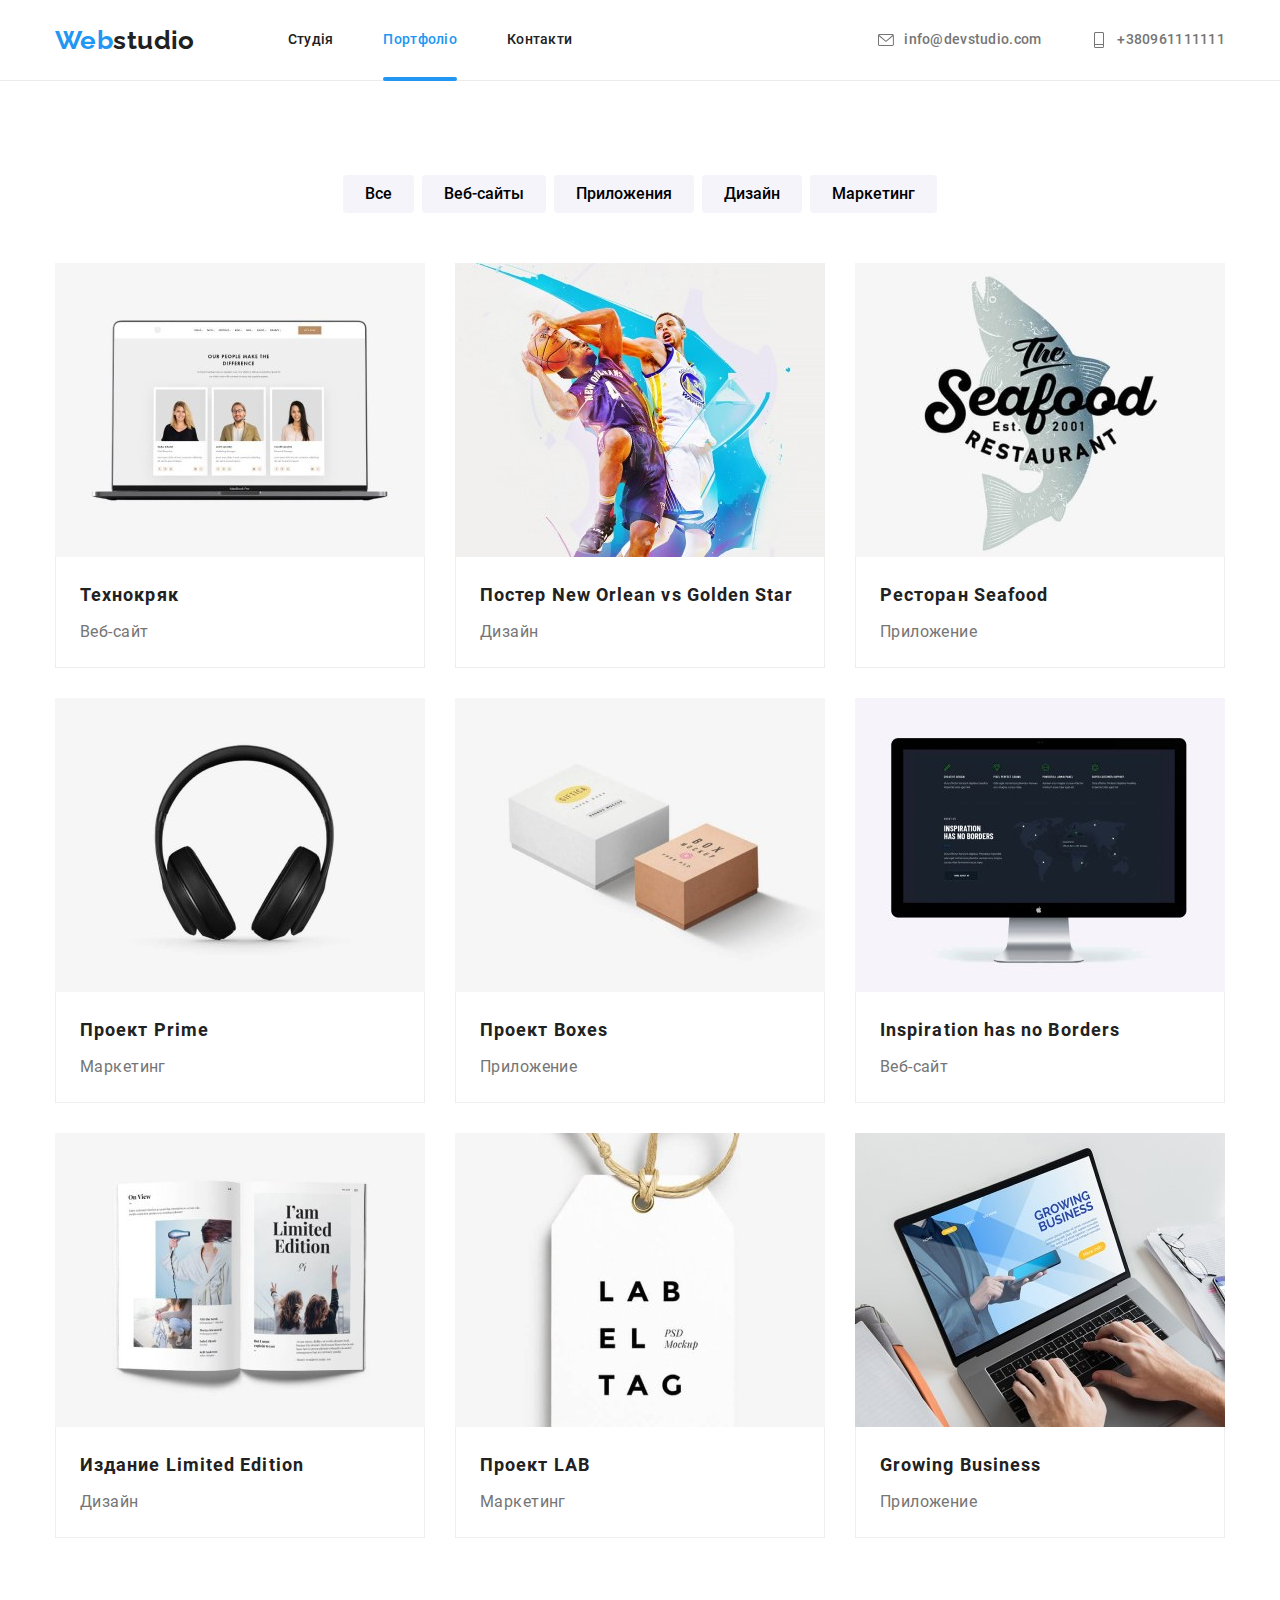
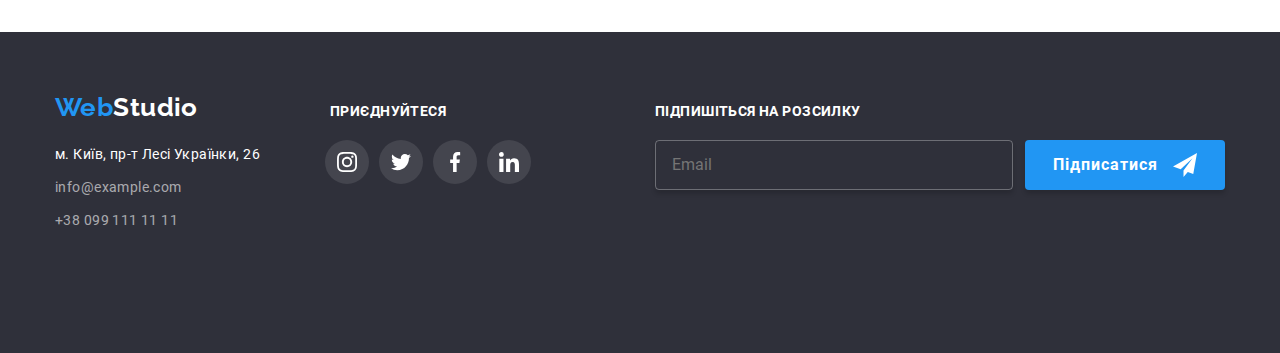
==== commit 4cffa75b: "portfolio: client list, button bar" ====
--- a/portfolio.html
+++ b/portfolio.html
@@ -1,5 +1,5 @@
 <!DOCTYPE html>
-<html lang="ru">
+<html lang="ua">
   <head>
     <meta charset="UTF-8" />
     <meta name="viewport" content="width=device-width, initial-scale=1.0" />
@@ -25,23 +25,97 @@
     <header class="page-header">
       <div class="container page-header__container">
         <!-- header_details -->
+
+        <a href="./index.html" class="logo">
+          <span class="logo--accent">Web</span>studio</a
+        >
+
         <nav class="navigation">
-          <a href="./index.html" class="logo"
-            ><span class="logo--accent">Web</span>studio</a
-          >
-          <ul class="list navigation__list">
+          <div class="mobile-menu">
+            <button
+              class="mobile-menu__button"
+              type="button"
+              aria-expanded="false"
+              aria-controls="menu-container"
+              data-menu-button
+            >
+              <svg
+                class="mobile-menu__icon"
+                width="40px"
+                height="40px"
+                aria-label="Переключатель мобильного меню"
+              >
+                <use
+                  class="mobile-menu--close"
+                  href="./images/icons.svg#cross"
+                ></use>
+                <use
+                  class="mobile-menu--burger"
+                  href="./images/icons.svg#menu"
+                ></use>
+              </svg>
+            </button>
+
+            <div class="menu-container" id="menu-container" data-menu>
+              <ul class="menu-container__nav list">
+                <li class="menu-container__item">
+                  <a href="./index.html" class="menu-container__titlen link"
+                    >Студія</a
+                  >
+                </li>
+                <li class="menu-container__item">
+                  <a
+                    href="./portfolio.html"
+                    class="menu-container__title menu-container__title--current link"
+                    >Портфоліо</a
+                  >
+                </li>
+                <li class="menu-container__item">
+                  <a href="" class="menu-container__title link">Контакти</a>
+                </li>
+              </ul>
+
+              <ul class="menu-container__contacts list">
+                <li class="menu-container__tel">
+                  <a class="link" href="tel:+380961111111">+38 096 111 11 11</a>
+                </li>
+                <li class="menu-container__mail">
+                  <a class="link" href="mailto:mailto:info@devstudio.com"
+                    >info@devstudio.com</a
+                  >
+                </li>
+              </ul>
+
+              <ul class="menu-container__socials list">
+                <li class="menu-container__inner">
+                  <a class="menu-container__link link" href="">Instagram</a>
+                </li>
+                <li class="menu-container__inner">
+                  <a class="menu-container__link link" href="">Twitter</a>
+                </li>
+                <li class="menu-container__inner">
+                  <a class="menu-container__link link" href="">Facebook</a>
+                </li>
+                <li class="menu-container__inner">
+                  <a class="menu-container__link link" href="">LinkedIn</a>
+                </li>
+              </ul>
+            </div>
+          </div>
+
+          <ul class="navigation__list list">
             <li class="navigation__item">
-              <a href="./index.html" class="navigation__title">Студия</a>
+              <a href="./index.html" class="navigation__title">Студія</a>
             </li>
             <li class="navigation__item">
               <a
                 href="./portfolio.html"
                 class="navigation__title navigation__title--current"
-                >Портфолио</a
+                >Портфоліо</a
               >
             </li>
             <li class="navigation__item">
-              <a href="" class="navigation__title">Контакты</a>
+              <a href="" class="navigation__title">Контакти</a>
             </li>
           </ul>
         </nav>
@@ -108,13 +182,39 @@
             <li class="projects-list__card">
               <a href="" class="projects-list__link">
                 <div class="projects-list__thumb">
-                  <img
-                    class="projects-list__image"
-                    src="images/crack.jpg"
-                    alt="Технокряк"
-                    width="370"
-                    height="294"
-                  />
+                  <picture>
+                    <source
+                      media="(min-width: 1200px)"
+                      srcset="
+                        ./images/portfolio/project-lg09.jpg    1x,
+                        ./images/portfolio/project-lg09@2x.jpg 2x
+                      "
+                      type="image/jpg"
+                    />
+
+                    <source
+                      media="(min-width: 768px)"
+                      srcset="
+                        ./images/portfolio/project-md09.jpg    1x,
+                        ./images/portfolio/project-md09@2x.jpg 2x
+                      "
+                      type="image/jpg"
+                    />
+
+                    <source
+                      media="(max-width: 767px)"
+                      srcset="
+                        ./images/portfolio/project-sm09.jpg    1x,
+                        ./images/portfolio/project-sm09@2x.jpg 2x
+                      "
+                      type="image/jpg"
+                    />
+                    <img
+                      class="projects-list__image"
+                      src="images/crack.jpg"
+                      alt="Технокряк"
+                    />
+                  </picture>
                   <div class="projects-list__overlay">
                     <p class="projects-list__text">
                       Ресурс предлагает комплексные предложения с разным уровнем
@@ -133,13 +233,40 @@
             <li class="projects-list__card">
               <a href="" class="projects-list__link">
                 <div class="projects-list__thumb">
-                  <img
-                    class="projects-list__image"
-                    src="images/basket.jpg"
-                    alt="Постер"
-                    width="370"
-                    height="294"
-                  />
+                  <picture>
+                    <source
+                      media="(min-width: 1200px)"
+                      srcset="
+                        ./images/portfolio/project-lg08.jpg    1x,
+                        ./images/portfolio/project-lg08@2x.jpg 2x
+                      "
+                      type="image/jpg"
+                    />
+
+                    <source
+                      media="(min-width: 768px)"
+                      srcset="
+                        ./images/portfolio/project-md08.jpg    1x,
+                        ./images/portfolio/project-md08@2x.jpg 2x
+                      "
+                      type="image/jpg"
+                    />
+
+                    <source
+                      media="(max-width: 767px)"
+                      srcset="
+                        ./images/portfolio/project-sm08.jpg    1x,
+                        ./images/portfolio/project-sm08@2x.jpg 2x
+                      "
+                      type="image/jpg"
+                    />
+
+                    <img
+                      class="projects-list__image"
+                      src="images/basket.jpg"
+                      alt="Постер"
+                    />
+                  </picture>
                   <div class="projects-list__overlay">
                     <p class="projects-list__text">
                       Ресурс предлагает комплексные предложения с разным уровнем
@@ -160,13 +287,41 @@
             <li class="projects-list__card">
               <a href="" class="projects-list__link">
                 <div class="projects-list__thumb">
-                  <img
-                    class="projects-list__image"
-                    src="images/seafood.jpg"
-                    alt="ресторан"
-                    width="370"
-                    height="294"
-                  />
+                  <picture>
+                    <source
+                      media="(min-width: 1200px)"
+                      srcset="
+                        ./images/portfolio/project-lg07.jpg    1x,
+                        ./images/portfolio/project-lg07@2x.jpg 2x
+                      "
+                      type="image/jpg"
+                    />
+
+                    <source
+                      media="(min-width: 768px)"
+                      srcset="
+                        ./images/portfolio/project-md07.jpg    1x,
+                        ./images/portfolio/project-md07@2x.jpg 2x
+                      "
+                      type="image/jpg"
+                    />
+
+                    <source
+                      media="(max-width: 767px)"
+                      srcset="
+                        ./images/portfolio/project-sm07.jpg    1x,
+                        ./images/portfolio/project-sm07@2x.jpg 2x
+                      "
+                      type="image/jpg"
+                    />
+
+                    <img
+                      class="projects-list__image"
+                      src="images/seafood.jpg"
+                      alt="ресторан"
+                    />
+                  </picture>
+
                   <div class="projects-list__overlay">
                     <p class="projects-list__text">
                       Ресурс предлагает комплексные предложения с разным уровнем
@@ -185,13 +340,41 @@
             <li class="projects-list__card">
               <a href="" class="projects-list__link">
                 <div class="projects-list__thumb">
-                  <img
-                    class="projects-list__image"
-                    src="images/prime.jpg"
-                    alt="маркетинг"
-                    width="370"
-                    height="294"
-                  />
+                  <picture>
+                    <source
+                      media="(min-width: 1200px)"
+                      srcset="
+                        ./images/portfolio/project-lg06.jpg    1x,
+                        ./images/portfolio/project-lg06@2x.jpg 2x
+                      "
+                      type="image/jpg"
+                    />
+
+                    <source
+                      media="(min-width: 768px)"
+                      srcset="
+                        ./images/portfolio/project-md06.jpg    1x,
+                        ./images/portfolio/project-md06@2x.jpg 2x
+                      "
+                      type="image/jpg"
+                    />
+
+                    <source
+                      media="(max-width: 767px)"
+                      srcset="
+                        ./images/portfolio/project-sm06.jpg    1x,
+                        ./images/portfolio/project-sm06@2x.jpg 2x
+                      "
+                      type="image/jpg"
+                    />
+
+                    <img
+                      class="projects-list__image"
+                      src="images/prime.jpg"
+                      alt="маркетинг"
+                    />
+                  </picture>
+
                   <div class="projects-list__overlay">
                     <p class="projects-list__text">
                       Ресурс предлагает комплексные предложения с разным уровнем
@@ -210,13 +393,41 @@
             <li class="projects-list__card">
               <a href="" class="projects-list__link">
                 <div class="projects-list__thumb">
-                  <img
-                    class="projects-list__image"
-                    src="images/box.jpg"
-                    alt="приложение"
-                    width="370"
-                    height="294"
-                  />
+                  <picture>
+                    <source
+                      media="(min-width: 1200px)"
+                      srcset="
+                        ./images/portfolio/project-lg05.jpg    1x,
+                        ./images/portfolio/project-lg05@2x.jpg 2x
+                      "
+                      type="image/jpg"
+                    />
+
+                    <source
+                      media="(min-width: 768px)"
+                      srcset="
+                        ./images/portfolio/project-md05.jpg    1x,
+                        ./images/portfolio/project-md05@2x.jpg 2x
+                      "
+                      type="image/jpg"
+                    />
+
+                    <source
+                      media="(max-width: 767px)"
+                      srcset="
+                        ./images/portfolio/project-sm05.jpg    1x,
+                        ./images/portfolio/project-sm05@2x.jpg 2x
+                      "
+                      type="image/jpg"
+                    />
+
+                    <img
+                      class="projects-list__image"
+                      src="images/box.jpg"
+                      alt="приложение"
+                    />
+                  </picture>
+
                   <div class="projects-list__overlay">
                     <p class="projects-list__text">
                       Ресурс предлагает комплексные предложения с разным уровнем
@@ -235,13 +446,41 @@
             <li class="projects-list__card">
               <a href="" class="projects-list__link">
                 <div class="projects-list__thumb">
-                  <img
-                    class="projects-list__image"
-                    src="images/borders.jpg"
-                    alt="сайт"
-                    width="370"
-                    height="294"
-                  />
+                  <picture>
+                    <source
+                      media="(min-width: 1200px)"
+                      srcset="
+                        ./images/portfolio/project-lg04.jpg    1x,
+                        ./images/portfolio/project-lg04@2x.jpg 2x
+                      "
+                      type="image/jpg"
+                    />
+
+                    <source
+                      media="(min-width: 768px)"
+                      srcset="
+                        ./images/portfolio/project-md04.jpg    1x,
+                        ./images/portfolio/project-md04@2x.jpg 2x
+                      "
+                      type="image/jpg"
+                    />
+
+                    <source
+                      media="(max-width: 767px)"
+                      srcset="
+                        ./images/portfolio/project-sm04.jpg    1x,
+                        ./images/portfolio/project-sm04@2x.jpg 2x
+                      "
+                      type="image/jpg"
+                    />
+
+                    <img
+                      class="projects-list__image"
+                      src="images/borders.jpg"
+                      alt="сайт"
+                    />
+                  </picture>
+
                   <div class="projects-list__overlay">
                     <p class="projects-list__text">
                       Ресурс предлагает комплексные предложения с разным уровнем
@@ -262,13 +501,41 @@
             <li class="projects-list__card">
               <a href="" class="projects-list__link">
                 <div class="projects-list__thumb">
-                  <img
-                    class="projects-list__image"
-                    src="images/limited.jpg"
-                    alt="дизайн"
-                    width="370"
-                    height="294"
-                  />
+                  <picture>
+                    <source
+                      media="(min-width: 1200px)"
+                      srcset="
+                        ./images/portfolio/project-lg03.jpg    1x,
+                        ./images/portfolio/project-lg03@2x.jpg 2x
+                      "
+                      type="image/jpg"
+                    />
+
+                    <source
+                      media="(min-width: 768px)"
+                      srcset="
+                        ./images/portfolio/project-md03.jpg    1x,
+                        ./images/portfolio/project-md03@2x.jpg 2x
+                      "
+                      type="image/jpg"
+                    />
+
+                    <source
+                      media="(max-width: 767px)"
+                      srcset="
+                        ./images/portfolio/project-sm03.jpg    1x,
+                        ./images/portfolio/project-sm03@2x.jpg 2x
+                      "
+                      type="image/jpg"
+                    />
+
+                    <img
+                      class="projects-list__image"
+                      src="images/limited.jpg"
+                      alt="дизайн"
+                    />
+                  </picture>
+
                   <div class="projects-list__overlay">
                     <p class="projects-list__text">
                       Ресурс предлагает комплексные предложения с разным уровнем
@@ -287,13 +554,38 @@
             <li class="projects-list__card">
               <a href="" class="projects-list__link">
                 <div class="projects-list__thumb">
-                  <img
-                    class="projects-list__image"
-                    src="images/lab.jpg"
-                    alt="маркетинг"
-                    width="370"
-                    height="294"
-                  />
+                  <picture>
+                    <source
+                      media="(min-width: 1200px)"
+                      srcset="
+                        ./images/portfolio/project-lg02.jpg    1x,
+                        ./images/portfolio/project-lg02@2x.jpg 2x
+                      "
+                      type="image/jpg"
+                    />
+
+                    <source
+                      media="(min-width: 768px)"
+                      srcset="
+                        ./images/portfolio/project-md02.jpg    1x,
+                        ./images/portfolio/project-md02@2x.jpg 2x
+                      "
+                      type="image/jpg"
+                    />
+
+                    <source
+                      media="(max-width: 767px)"
+                      srcset="
+                        ./images/portfolio/project-sm02.jpg    1x,
+                        ./images/portfolio/project-sm02@2x.jpg 2x
+                      "
+                      type="image/jpg"
+                    />
+
+                    <img class="projects-list__image" src="images/lab.jpg"
+                    alt="маркетинг" " />
+                  </picture>
+
                   <div class="projects-list__overlay">
                     <p class="projects-list__text">
                       Ресурс предлагает комплексные предложения с разным уровнем
@@ -312,13 +604,41 @@
             <li class="projects-list__card">
               <a href="" class="projects-list__link">
                 <div class="projects-list__thumb">
-                  <img
-                    class="projects-list__image"
-                    src="images/business.jpg"
-                    alt="приложение"
-                    width="370"
-                    height="294"
-                  />
+                  <picture>
+                    <source
+                      media="(min-width: 1200px)"
+                      srcset="
+                        ./images/portfolio/project-lg01.jpg    1x,
+                        ./images/portfolio/project-lg01@2x.jpg 2x
+                      "
+                      type="image/jpg"
+                    />
+
+                    <source
+                      media="(min-width: 768px)"
+                      srcset="
+                        ./images/portfolio/project-md01.jpg    1x,
+                        ./images/portfolio/project-md01@2x.jpg 2x
+                      "
+                      type="image/jpg"
+                    />
+
+                    <source
+                      media="(max-width: 767px)"
+                      srcset="
+                        ./images/portfolio/project-sm01.jpg    1x,
+                        ./images/portfolio/project-sm01@2x.jpg 2x
+                      "
+                      type="image/jpg"
+                    />
+
+                    <img
+                      class="projects-list__image"
+                      src="images/business.jpg"
+                      alt="приложение"
+                    />
+                  </picture>
+
                   <div class="projects-list__overlay">
                     <p class="projects-list__text">
                       Ресурс предлагает комплексные предложения с разным уровнем
@@ -340,71 +660,75 @@
     </main>
 
     <!-- Footer -->
+
     <footer class="footer">
-      <div class="container footer__container">
-        <div>
-          <a href="./index.html" class="logo__footer"
-            ><span class="logo--accent">Web</span>Studio</a
-          >
-          <address>
-            <ul class="list">
-              <li class="footer__item">
-                <a
-                  class="footer__address"
-                  href="https://bit.ly/3pXMvUd"
-                  target="_blank"
-                  rel="noopener noreferrer"
-                  >г. Киев, пр-т Леси Украинки, 26</a
-                >
+      <div class="footer__container container">
+        <div class="footer__flex">
+          <div class="footer__address">
+            <a href="./index.html" class="logo__footer"
+              ><span class="logo--accent">Web</span>Studio</a
+            >
+            <address>
+              <ul class="footer__list list">
+                <li class="footer__item">
+                  <a
+                    class="footer__office"
+                    href="https://bit.ly/3pXMvUd"
+                    target="_blank"
+                    rel="noopener noreferrer"
+                    >м. Київ, пр-т Лесі Українки, 26</a
+                  >
+                </li>
+                <li class="footer__item">
+                  <a class="footer__link" href="mailto:info@devstudio.com"
+                    >info@example.com</a
+                  >
+                </li>
+                <li class="footer__item">
+                  <a class="footer__link" href="tel:+380991111111"
+                    >+38 099 111 11 11</a
+                  >
+                </li>
+              </ul>
+            </address>
+          </div>
+
+          <!-- Footer social links -->
+          <div class="footer__connect">
+            <p class="footer__title">ПРИЄДНУЙТЕСЯ</p>
+            <ul class="list footer-socials">
+              <li class="footer-socials__item">
+                <a class="footer-socials__link" href=""
+                  ><svg class="footer-socials__icon">
+                    <use href="images/icons.svg#instagram"></use></svg
+                ></a>
               </li>
-              <li class="footer__item">
-                <a class="footer__link" href="mailto:info@devstudio.com"
-                  >info@example.com</a
-                >
+              <li class="footer-socials__item">
+                <a class="footer-socials__link" href=""
+                  ><svg class="footer-socials__icon">
+                    <use href="images/icons.svg#twitter"></use></svg
+                ></a>
               </li>
-              <li class="footer__item">
-                <a class="footer__link" href="tel:+380991111111"
-                  >+38 099 111 11 11</a
-                >
+              <li class="footer-socials__item">
+                <a class="footer-socials__link" href=""
+                  ><svg class="footer-socials__icon">
+                    <use href="images/icons.svg#facebook"></use></svg
+                ></a>
+              </li>
+              <li class="footer-socials__item">
+                <a class="footer-socials__link" href=""
+                  ><svg class="footer-socials__icon">
+                    <use href="images/icons.svg#linkedin"></use></svg
+                ></a>
               </li>
             </ul>
-          </address>
+          </div>
         </div>
 
-        <!-- Footer social links -->
-        <div class="footer__connect">
-          <p class="footer__title">ПРИСОЕДИНЯЙТЕСЬ</p>
-          <ul class="list footer-socials">
-            <li class="footer-socials__item">
-              <a class="footer-socials__link" href=""
-                ><svg class="footer-socials__icon">
-                  <use href="images/icons.svg#instagram"></use></svg
-              ></a>
-            </li>
-            <li class="footer-socials__item">
-              <a class="footer-socials__link" href=""
-                ><svg class="footer-socials__icon">
-                  <use href="images/icons.svg#twitter"></use></svg
-              ></a>
-            </li>
-            <li class="footer-socials__item">
-              <a class="footer-socials__link" href=""
-                ><svg class="footer-socials__icon">
-                  <use href="images/icons.svg#facebook"></use></svg
-              ></a>
-            </li>
-            <li class="footer-socials__item">
-              <a class="footer-socials__link" href=""
-                ><svg class="footer-socials__icon">
-                  <use href="images/icons.svg#linkedin"></use></svg
-              ></a>
-            </li>
-          </ul>
-        </div>
-
         <!-- footer subscribe form -->
+
         <div class="footer__subscribe">
-          <p class="footer__title">ПОДПИШИТЕСЬ НА РАССЫЛКУ</p>
+          <p class="footer__title">ПІДПИШІТЬСЯ НА РОЗСИЛКУ</p>
           <form class="footer-form" autocomplete="off">
             <div class="footer-form__thumb">
               <label class="footer-form__label">
@@ -416,7 +740,7 @@
                 />
               </label>
               <button class="subscribe-button" type="submit">
-                <span class="subscribe-button__text">Подписаться</span>
+                <span class="subscribe-button__text">Підписатися</span>
                 <svg class="subscribe-button__icon">
                   <use href="./images/icons.svg#icon-send"></use>
                 </svg>
--- a/css/main.min.css
+++ b/css/main.min.css
@@ -1 +1 @@
-*,::before,::after{-webkit-box-sizing:border-box;box-sizing:border-box}html{-moz-tab-size:4;-o-tab-size:4;tab-size:4}html{line-height:1.15;-webkit-text-size-adjust:100%}body{margin:0}body{font-family:system-ui,-apple-system,"Segoe UI",Roboto,Helvetica,Arial,sans-serif,"Apple Color Emoji","Segoe UI Emoji"}hr{height:0;color:inherit}abbr[title]{-webkit-text-decoration:underline dotted;text-decoration:underline dotted}b,strong{font-weight:bolder}code,kbd,samp,pre{font-family:ui-monospace,SFMono-Regular,Consolas,"Liberation Mono",Menlo,monospace;font-size:1em}small{font-size:80%}sub,sup{font-size:75%;line-height:0;position:relative;vertical-align:baseline}sub{bottom:-0.25em}sup{top:-0.5em}table{text-indent:0;border-color:inherit}button,input,optgroup,select,textarea{font-family:inherit;font-size:100%;line-height:1.15;margin:0}button,select{text-transform:none}button,[type=button],[type=reset],[type=submit]{-webkit-appearance:button}::-moz-focus-inner{border-style:none;padding:0}:-moz-focusring{outline:1px dotted ButtonText}:-moz-ui-invalid{box-shadow:none}legend{padding:0}progress{vertical-align:baseline}::-webkit-inner-spin-button,::-webkit-outer-spin-button{height:auto}[type=search]{-webkit-appearance:textfield;outline-offset:-2px}::-webkit-search-decoration{-webkit-appearance:none}::-webkit-file-upload-button{-webkit-appearance:button;font:inherit}summary{display:list-item}@font-face{font-family:"Roboto";font-style:normal;font-weight:400;src:url("../fonts/roboto-v30-latin_cyrillic-regular.eot");src:local(""),url("../fonts/roboto-v30-latin_cyrillic-regular.eot?#iefix") format("embedded-opentype"),url("../fonts/roboto-v30-latin_cyrillic-regular.woff2") format("woff2"),url("../fonts/roboto-v30-latin_cyrillic-regular.woff") format("woff"),url("../fonts/roboto-v30-latin_cyrillic-regular.ttf") format("truetype"),url("../fonts/roboto-v30-latin_cyrillic-regular.svg#Roboto") format("svg")}@font-face{font-family:"Roboto";font-style:normal;font-weight:500;src:url("../fonts/roboto-v30-latin_cyrillic-500.eot");src:local(""),url("../fonts/roboto-v30-latin_cyrillic-500.eot?#iefix") format("embedded-opentype"),url("../fonts/roboto-v30-latin_cyrillic-500.woff2") format("woff2"),url("../fonts/roboto-v30-latin_cyrillic-500.woff") format("woff"),url("../fonts/roboto-v30-latin_cyrillic-500.ttf") format("truetype"),url("../fonts/roboto-v30-latin_cyrillic-500.svg#Roboto") format("svg")}@font-face{font-family:"Roboto";font-style:normal;font-weight:700;src:url("../fonts/roboto-v30-latin_cyrillic-700.eot");src:local(""),url("../fonts/roboto-v30-latin_cyrillic-700.eot?#iefix") format("embedded-opentype"),url("../fonts/roboto-v30-latin_cyrillic-700.woff2") format("woff2"),url("../fonts/roboto-v30-latin_cyrillic-700.woff") format("woff"),url("../fonts/roboto-v30-latin_cyrillic-700.ttf") format("truetype"),url("../fonts/roboto-v30-latin_cyrillic-700.svg#Roboto") format("svg")}@font-face{font-family:"Roboto";font-style:normal;font-weight:900;src:url("../fonts/roboto-v30-latin_cyrillic-900.eot");src:local(""),url("../fonts/roboto-v30-latin_cyrillic-900.eot?#iefix") format("embedded-opentype"),url("../fonts/roboto-v30-latin_cyrillic-900.woff2") format("woff2"),url("../fonts/roboto-v30-latin_cyrillic-900.woff") format("woff"),url("../fonts/roboto-v30-latin_cyrillic-900.ttf") format("truetype"),url("../fonts/roboto-v30-latin_cyrillic-900.svg#Roboto") format("svg")}@font-face{font-family:"Raleway";font-style:normal;font-weight:700;src:url("../fonts/raleway-v27-latin_cyrillic-700.eot");src:local(""),url("../fonts/raleway-v27-latin_cyrillic-700.eot?#iefix") format("embedded-opentype"),url("../fonts/raleway-v27-latin_cyrillic-700.woff2") format("woff2"),url("../fonts/raleway-v27-latin_cyrillic-700.woff") format("woff"),url("../fonts/raleway-v27-latin_cyrillic-700.ttf") format("truetype"),url("../fonts/raleway-v27-latin_cyrillic-700.svg#Raleway") format("svg")}body{font-family:"Roboto",sans-serif;color:#212121;background-color:#fff;font-size:14px;letter-spacing:.03em}.list{list-style:none;margin:0;padding:0}h1,h2,h3,h4,h5,h6,p{margin:0}.center{display:-webkit-box;display:-ms-flexbox;display:flex;-webkit-box-pack:center;-ms-flex-pack:center;justify-content:center;-webkit-box-align:center;-ms-flex-align:center;align-items:center}.visually-hidden{position:absolute;width:1px;height:1px;margin:-1px;padding:0;overflow:hidden;border:0;clip:rect(0 0 0 0)}.container{width:100%;margin-left:auto;margin-right:auto;padding-left:15px;padding-right:15px;outline:2px solid tomato}@media screen and (min-width: 480px){.container{max-width:450px}}@media screen and (min-width: 768px){.container{max-width:720px}}@media screen and (min-width: 1200px){.container{max-width:1200px}}.section{padding-top:94px;padding-bottom:94px}.form__checkbox--custom,.form__wrap,.form__button,.backdrop__btn,.hero-button__desc{display:-webkit-box;display:-ms-flexbox;display:flex;-webkit-box-pack:center;-ms-flex-pack:center;justify-content:center;-webkit-box-align:center;-ms-flex-align:center;align-items:center}.hero-button{font-family:inherit;display:inline-block;min-width:200px;height:50px;padding:10px 32px;background:#2196f3;-webkit-box-shadow:0px 4px 4px rgba(0,0,0,.15);box-shadow:0px 4px 4px rgba(0,0,0,.15);border-radius:4px;border:2px rgba(0,0,0,0);-webkit-transition:background 250ms cubic-bezier(0.4, 0, 0.2, 1);transition:background 250ms cubic-bezier(0.4, 0, 0.2, 1)}.hero-button:hover,.hero-button:focus{background:#188ce8;cursor:pointer}.hero-button__desc{font-weight:700;font-size:16px;line-height:1.87;letter-spacing:.06em;color:#fff}.subscribe-button{display:-webkit-box;display:-ms-flexbox;display:flex;-webkit-box-align:center;-ms-flex-align:center;align-items:center;-webkit-box-pack:justify;-ms-flex-pack:justify;justify-content:space-between;font-family:inherit;min-width:200px;height:50px;padding:10px 28px;cursor:pointer;background:#2196f3;-webkit-box-shadow:0px 4px 4px rgba(0,0,0,.15);box-shadow:0px 4px 4px rgba(0,0,0,.15);border-radius:4px;border:2px rgba(0,0,0,0)}.subscribe-button__text{font-weight:700;font-size:16px;line-height:1.87;text-align:center;letter-spacing:.06em;color:#fff}.subscribe-button__icon{display:inline-block;fill:#fff;width:24px;height:24px}.buttons-list__button{width:auto;height:auto;padding:6px 22px;background:#f5f4fa;border-radius:4px;font-weight:500;font-size:16px;line-height:1.63;text-align:center;border:none;cursor:pointer;font-family:inherit;-webkit-transition:background 250ms cubic-bezier(0.4, 0, 0.2, 1),-webkit-box-shadow 250ms cubic-bezier(0.4, 0, 0.2, 1);transition:background 250ms cubic-bezier(0.4, 0, 0.2, 1),-webkit-box-shadow 250ms cubic-bezier(0.4, 0, 0.2, 1);transition:background 250ms cubic-bezier(0.4, 0, 0.2, 1),box-shadow 250ms cubic-bezier(0.4, 0, 0.2, 1);transition:background 250ms cubic-bezier(0.4, 0, 0.2, 1),box-shadow 250ms cubic-bezier(0.4, 0, 0.2, 1),-webkit-box-shadow 250ms cubic-bezier(0.4, 0, 0.2, 1)}.buttons-list__button:hover,.buttons-list__button:focus{background:#2196f3;color:#fff;-webkit-box-shadow:0px 2px 2px 0px rgba(0,0,0,.12),0px 1px 2px 0px rgba(0,0,0,.08),0px 3px 1px 0px rgba(0,0,0,.1);box-shadow:0px 2px 2px 0px rgba(0,0,0,.12),0px 1px 2px 0px rgba(0,0,0,.08),0px 3px 1px 0px rgba(0,0,0,.1)}.backdrop__btn{position:absolute;cursor:pointer;top:8px;right:8px;width:30px;height:30px;border:1px solid rgba(0,0,0,.1);border-radius:50px;background-color:#fff}.backdrop__btn:hover,.backdrop__btn:focus{fill:#2196f3}.form__button{margin-left:auto;margin-right:auto;padding:10px 32px;min-width:200px;min-height:50px;-webkit-box-shadow:0px 4px 4px rgba(0,0,0,.15);box-shadow:0px 4px 4px rgba(0,0,0,.15);border:1px solid rgba(0,0,0,0);border-radius:4px;cursor:pointer;color:#fff;background-color:#2196f3;font-weight:700;font-size:16px;line-height:1.87;letter-spacing:.06em}.page-header{border-bottom:1px solid #ececec;min-height:60px;position:relative}.mobile-menu{display:-webkit-box;display:-ms-flexbox;display:flex;-webkit-box-pack:justify;-ms-flex-pack:justify;justify-content:space-between;-webkit-box-align:center;-ms-flex-align:center;align-items:center}.mobile-menu__button{display:-webkit-inline-box;display:-ms-inline-flexbox;display:inline-flex;margin:0;padding:0;border:none;background-color:rgba(0,0,0,0);outline:none;color:#212121}.mobile-menu__button .mobile-menu--close{display:none}.mobile-menu__button.is-open .mobile-menu--close{display:block}.mobile-menu__button.is-open .mobile-menu--burger{display:none}.menu-container{display:none;position:absolute;top:100%;left:0;width:100%;padding:20px;text-align:center;font-size:20px}.menu-container.is-open{display:block}.logo,.logo__footer{display:block;color:#212121;text-decoration:none;font-family:"Raleway",sans-serif;font-weight:700;font-size:24px;line-height:1.19;padding:16px 0}.logo__footer{color:#fff;margin-bottom:20px;padding:0}.logo--accent{color:#2196f3}@media screen and (min-width: 768px){.logo,.logo__footer{padding:24px 0;font-size:26px}}.backdrop{position:fixed;top:0;left:0;width:100%;height:100%;opacity:1;background-color:rgba(0,0,0,.2);-webkit-transition:opacity 250ms cubic-bezier(0.4, 0, 0.2, 1);transition:opacity 250ms cubic-bezier(0.4, 0, 0.2, 1)}.backdrop.is-hidden{opacity:0;pointer-events:none}.backdrop.is-hidden .backdrop__modal{-webkit-transform:translate(-50%, -50%) scale(0.9);transform:translate(-50%, -50%) scale(0.9)}.backdrop__modal{position:absolute;top:50%;left:50%;min-width:528px;min-height:581px;padding:40px;background-color:#fff;border-radius:4px;-webkit-box-shadow:0px 1px 3px rgba(0,0,0,.12),0px 1px 1px rgba(0,0,0,.14),0px 2px 1px rgba(0,0,0,.2);box-shadow:0px 1px 3px rgba(0,0,0,.12),0px 1px 1px rgba(0,0,0,.14),0px 2px 1px rgba(0,0,0,.2);-webkit-transform:translate(-50%, -50%) scale(1);transform:translate(-50%, -50%) scale(1);-webkit-transition:-webkit-transform 250ms cubic-bezier(0.4, 0, 0.2, 1);transition:-webkit-transform 250ms cubic-bezier(0.4, 0, 0.2, 1);transition:transform 250ms cubic-bezier(0.4, 0, 0.2, 1);transition:transform 250ms cubic-bezier(0.4, 0, 0.2, 1), -webkit-transform 250ms cubic-bezier(0.4, 0, 0.2, 1)}.backdrop__title{margin-bottom:12px;font-size:20px;font-weight:700;line-height:1.15;text-align:center;color:#212121}.form__field{position:relative;display:block;display:-webkit-box;display:-ms-flexbox;display:flex;-webkit-box-orient:vertical;-webkit-box-direction:normal;-ms-flex-direction:column;flex-direction:column;margin-bottom:10px}.form__field .form__input{margin:0;padding:12px 12px 12px 42px}.form__icon{position:absolute;top:32px;left:15px}.form__label{display:block;font-size:12px;line-height:1.17;margin-bottom:4px;color:#757575;letter-spacing:.01em;-webkit-transition:all 250ms cubic-bezier(0.4, 0, 0.2, 1);transition:all 250ms cubic-bezier(0.4, 0, 0.2, 1)}.form__input{width:100%;height:40px;border:1px solid rgba(33,33,33,.2);border-radius:4px;outline:none}.form__input:focus{border:1px solid #2196f3;outline:none}.form__input:focus:focus~.form__icon{fill:#2196f3}.form__text textarea::-webkit-input-placeholder{color:#757575;line-height:1.17;letter-spacing:.01em}.form__text textarea::-moz-placeholder{color:#757575;line-height:1.17;letter-spacing:.01em}.form__text textarea:-ms-input-placeholder{color:#757575;line-height:1.17;letter-spacing:.01em}.form__text textarea::-ms-input-placeholder{color:#757575;line-height:1.17;letter-spacing:.01em}.form__text textarea::placeholder{color:#757575;line-height:1.17;letter-spacing:.01em}.form__comment{padding:12px 16px;width:448px;height:120px;resize:none;border:1px solid rgba(33,33,33,.2);border-radius:4px;outline:none}.form__comment:not(:-moz-placeholder-shown){border:1px solid #2196f3;outline:none}.form__comment:not(:-ms-input-placeholder){border:1px solid #2196f3;outline:none}.form__comment:focus,.form__comment:not(:placeholder-shown){border:1px solid #2196f3;outline:none}.form__text{margin-bottom:20px}.form__agree{max-width:425px;margin-bottom:30px;margin-right:auto;margin-left:auto;line-height:1.71;color:#757575}.form__checkbox{position:absolute;width:1px;height:1px;margin:-1px;padding:0;overflow:hidden;border:0;clip:rect(0 0 0 0)}.form__checkbox:checked+.form__checkbox--custom{background-color:#2196f3;border-color:#2196f3;background-size:contain;background-origin:border-box}.form__checkbox--custom{width:16px;height:15px;margin-right:5px;border:2px solid #212121;border-radius:4px;cursor:pointer;-webkit-transition:background-color 250ms cubic-bezier(0.4, 0, 0.2, 1),border-color 250ms cubic-bezier(0.4, 0, 0.2, 1);transition:background-color 250ms cubic-bezier(0.4, 0, 0.2, 1),border-color 250ms cubic-bezier(0.4, 0, 0.2, 1)}.form__checkbox--fill{fill:#fff}.form__link{color:#2196f3}.buttons-list__list{display:-webkit-box;display:-ms-flexbox;display:flex;-webkit-box-pack:center;-ms-flex-pack:center;justify-content:center;margin-bottom:50px}.buttons-list__list>.buttons-list__item+.buttons-list__item{margin-left:8px}/*# sourceMappingURL=main.min.css.map */+*,::before,::after{-webkit-box-sizing:border-box;box-sizing:border-box}html{-moz-tab-size:4;-o-tab-size:4;tab-size:4}html{line-height:1.15;-webkit-text-size-adjust:100%}body{margin:0}body{font-family:system-ui,-apple-system,"Segoe UI",Roboto,Helvetica,Arial,sans-serif,"Apple Color Emoji","Segoe UI Emoji"}hr{height:0;color:inherit}abbr[title]{-webkit-text-decoration:underline dotted;text-decoration:underline dotted}b,strong{font-weight:bolder}code,kbd,samp,pre{font-family:ui-monospace,SFMono-Regular,Consolas,"Liberation Mono",Menlo,monospace;font-size:1em}small{font-size:80%}sub,sup{font-size:75%;line-height:0;position:relative;vertical-align:baseline}sub{bottom:-0.25em}sup{top:-0.5em}table{text-indent:0;border-color:inherit}button,input,optgroup,select,textarea{font-family:inherit;font-size:100%;line-height:1.15;margin:0}button,select{text-transform:none}button,[type=button],[type=reset],[type=submit]{-webkit-appearance:button}::-moz-focus-inner{border-style:none;padding:0}:-moz-focusring{outline:1px dotted ButtonText}:-moz-ui-invalid{box-shadow:none}legend{padding:0}progress{vertical-align:baseline}::-webkit-inner-spin-button,::-webkit-outer-spin-button{height:auto}[type=search]{-webkit-appearance:textfield;outline-offset:-2px}::-webkit-search-decoration{-webkit-appearance:none}::-webkit-file-upload-button{-webkit-appearance:button;font:inherit}summary{display:list-item}@font-face{font-family:"Roboto";font-style:normal;font-weight:400;src:url("../fonts/roboto-v30-latin_cyrillic-regular.eot");src:local(""),url("../fonts/roboto-v30-latin_cyrillic-regular.eot?#iefix") format("embedded-opentype"),url("../fonts/roboto-v30-latin_cyrillic-regular.woff2") format("woff2"),url("../fonts/roboto-v30-latin_cyrillic-regular.woff") format("woff"),url("../fonts/roboto-v30-latin_cyrillic-regular.ttf") format("truetype"),url("../fonts/roboto-v30-latin_cyrillic-regular.svg#Roboto") format("svg")}@font-face{font-family:"Roboto";font-style:normal;font-weight:500;src:url("../fonts/roboto-v30-latin_cyrillic-500.eot");src:local(""),url("../fonts/roboto-v30-latin_cyrillic-500.eot?#iefix") format("embedded-opentype"),url("../fonts/roboto-v30-latin_cyrillic-500.woff2") format("woff2"),url("../fonts/roboto-v30-latin_cyrillic-500.woff") format("woff"),url("../fonts/roboto-v30-latin_cyrillic-500.ttf") format("truetype"),url("../fonts/roboto-v30-latin_cyrillic-500.svg#Roboto") format("svg")}@font-face{font-family:"Roboto";font-style:normal;font-weight:700;src:url("../fonts/roboto-v30-latin_cyrillic-700.eot");src:local(""),url("../fonts/roboto-v30-latin_cyrillic-700.eot?#iefix") format("embedded-opentype"),url("../fonts/roboto-v30-latin_cyrillic-700.woff2") format("woff2"),url("../fonts/roboto-v30-latin_cyrillic-700.woff") format("woff"),url("../fonts/roboto-v30-latin_cyrillic-700.ttf") format("truetype"),url("../fonts/roboto-v30-latin_cyrillic-700.svg#Roboto") format("svg")}@font-face{font-family:"Roboto";font-style:normal;font-weight:900;src:url("../fonts/roboto-v30-latin_cyrillic-900.eot");src:local(""),url("../fonts/roboto-v30-latin_cyrillic-900.eot?#iefix") format("embedded-opentype"),url("../fonts/roboto-v30-latin_cyrillic-900.woff2") format("woff2"),url("../fonts/roboto-v30-latin_cyrillic-900.woff") format("woff"),url("../fonts/roboto-v30-latin_cyrillic-900.ttf") format("truetype"),url("../fonts/roboto-v30-latin_cyrillic-900.svg#Roboto") format("svg")}@font-face{font-family:"Raleway";font-style:normal;font-weight:700;src:url("../fonts/raleway-v27-latin_cyrillic-700.eot");src:local(""),url("../fonts/raleway-v27-latin_cyrillic-700.eot?#iefix") format("embedded-opentype"),url("../fonts/raleway-v27-latin_cyrillic-700.woff2") format("woff2"),url("../fonts/raleway-v27-latin_cyrillic-700.woff") format("woff"),url("../fonts/raleway-v27-latin_cyrillic-700.ttf") format("truetype"),url("../fonts/raleway-v27-latin_cyrillic-700.svg#Raleway") format("svg")}body{font-family:"Roboto",sans-serif;color:#212121;background-color:#fff;font-size:14px;letter-spacing:.03em}img{display:block;max-width:100%;height:auto}.list{list-style:none;margin:0;padding:0}h1,h2,h3,h4,h5,h6,p{margin:0}.link{text-decoration:none;color:currentColor}.center{display:-webkit-box;display:-ms-flexbox;display:flex;-webkit-box-pack:center;-ms-flex-pack:center;justify-content:center;-webkit-box-align:center;-ms-flex-align:center;align-items:center}.visually-hidden{position:absolute;width:1px;height:1px;margin:-1px;padding:0;overflow:hidden;border:0;clip:rect(0 0 0 0)}.container{width:100%;margin-left:auto;margin-right:auto;padding-left:15px;padding-right:15px}@media screen and (min-width: 480px){.container{max-width:480px}}@media screen and (min-width: 768px){.container{max-width:768px}}@media screen and (min-width: 1200px){.container{max-width:1200px}}.section{padding-top:60px;padding-bottom:60px}@media screen and (min-width: 1200px){.section{padding-top:94px;padding-bottom:94px}}.form__checkbox--custom,.form__wrap,.clients__link,.footer-socials__link,.work-block__description,.form__button,.backdrop__btn,.hero-button__desc{display:-webkit-box;display:-ms-flexbox;display:flex;-webkit-box-pack:center;-ms-flex-pack:center;justify-content:center;-webkit-box-align:center;-ms-flex-align:center;align-items:center}.hero-button{font-family:inherit;display:inline-block;min-width:200px;height:50px;padding:10px 32px;background:#2196f3;-webkit-box-shadow:0px 4px 4px rgba(0,0,0,.15);box-shadow:0px 4px 4px rgba(0,0,0,.15);border-radius:4px;border:2px rgba(0,0,0,0);-webkit-transition:background 250ms cubic-bezier(0.4, 0, 0.2, 1);transition:background 250ms cubic-bezier(0.4, 0, 0.2, 1)}.hero-button:hover,.hero-button:focus{background:#188ce8;cursor:pointer}.hero-button__desc{font-weight:700;font-size:16px;line-height:1.87;letter-spacing:.06em;color:#fff}.subscribe-button{display:-webkit-box;display:-ms-flexbox;display:flex;-webkit-box-align:center;-ms-flex-align:center;align-items:center;-webkit-box-pack:justify;-ms-flex-pack:justify;justify-content:space-between;font-family:inherit;min-width:200px;height:50px;padding:10px 28px;cursor:pointer;background:#2196f3;-webkit-box-shadow:0px 4px 4px rgba(0,0,0,.15);box-shadow:0px 4px 4px rgba(0,0,0,.15);border-radius:4px;border:2px rgba(0,0,0,0)}.subscribe-button__text{font-weight:700;font-size:16px;line-height:1.87;text-align:center;letter-spacing:.06em;color:#fff}.subscribe-button__icon{display:inline-block;fill:#fff;width:24px;height:24px}.buttons-list__button{width:auto;height:auto;padding:6px 22px;background:#f5f4fa;border-radius:4px;font-weight:500;font-size:16px;line-height:1.63;text-align:center;border:none;cursor:pointer;font-family:inherit;-webkit-transition:background 250ms cubic-bezier(0.4, 0, 0.2, 1),-webkit-box-shadow 250ms cubic-bezier(0.4, 0, 0.2, 1);transition:background 250ms cubic-bezier(0.4, 0, 0.2, 1),-webkit-box-shadow 250ms cubic-bezier(0.4, 0, 0.2, 1);transition:background 250ms cubic-bezier(0.4, 0, 0.2, 1),box-shadow 250ms cubic-bezier(0.4, 0, 0.2, 1);transition:background 250ms cubic-bezier(0.4, 0, 0.2, 1),box-shadow 250ms cubic-bezier(0.4, 0, 0.2, 1),-webkit-box-shadow 250ms cubic-bezier(0.4, 0, 0.2, 1)}.buttons-list__button:hover,.buttons-list__button:focus{background:#2196f3;color:#fff;-webkit-box-shadow:0px 2px 2px 0px rgba(0,0,0,.12),0px 1px 2px 0px rgba(0,0,0,.08),0px 3px 1px 0px rgba(0,0,0,.1);box-shadow:0px 2px 2px 0px rgba(0,0,0,.12),0px 1px 2px 0px rgba(0,0,0,.08),0px 3px 1px 0px rgba(0,0,0,.1)}.backdrop__btn{position:absolute;cursor:pointer;top:8px;right:8px;width:30px;height:30px;border:1px solid rgba(0,0,0,.1);border-radius:50px;background-color:#fff}.backdrop__btn:hover,.backdrop__btn:focus{fill:#2196f3}.form__button{margin-left:auto;margin-right:auto;padding:10px 32px;min-width:200px;min-height:50px;-webkit-box-shadow:0px 4px 4px rgba(0,0,0,.15);box-shadow:0px 4px 4px rgba(0,0,0,.15);border:1px solid rgba(0,0,0,0);border-radius:4px;cursor:pointer;color:#fff;background-color:#2196f3;font-weight:700;font-size:16px;line-height:1.87;letter-spacing:.06em}.page-header{border-bottom:1px solid #ececec;min-height:60px;position:relative}.page-header__container{display:-webkit-box;display:-ms-flexbox;display:flex;-webkit-box-align:center;-ms-flex-align:center;align-items:center}@media screen and (min-width: 768px){.page-header__container{display:-webkit-box;display:-ms-flexbox;display:flex;-webkit-box-align:center;-ms-flex-align:center;align-items:center}}@media screen and (max-width: 1199px){.page-header__container{-webkit-box-pack:justify;-ms-flex-pack:justify;justify-content:space-between}}@media screen and (max-width: 767px){.page-header__contacts{display:none}}@media screen and (min-width: 768px){.page-header__contacts{display:-webkit-box;display:-ms-flexbox;display:flex;-webkit-box-orient:vertical;-webkit-box-direction:normal;-ms-flex-direction:column;flex-direction:column;margin-left:auto}}@media screen and (max-width: 1199px){.page-header__contacts .page-header__item:not(:last-child){margin-bottom:16px}}@media screen and (min-width: 1200px){.page-header__contacts{display:-webkit-box;display:-ms-flexbox;display:flex;-webkit-box-orient:horizontal;-webkit-box-direction:normal;-ms-flex-direction:row;flex-direction:row;margin-left:auto}.page-header__contacts .page-header__item+.page-header__item{margin-left:50px}}.page-header__mail,.page-header__telephone{display:-webkit-box;display:-ms-flexbox;display:flex;color:#757575;fill:#757575;font-weight:500;line-height:1.14;letter-spacing:.02em;text-decoration:none;-webkit-transition:fill 250ms cubic-bezier(0.4, 0, 0.2, 1);transition:fill 250ms cubic-bezier(0.4, 0, 0.2, 1)}@media screen and (min-width: 768px){.page-header__mail,.page-header__telephone{display:-webkit-box;display:-ms-flexbox;display:flex;-webkit-box-align:center;-ms-flex-align:center;align-items:center;margin-bottom:0px;font-size:12px}}.page-header__mail:hover,.page-header__mail:focus,.page-header__telephone:hover,.page-header__telephone:focus{fill:#2196f3;color:#2196f3}@media screen and (min-width: 1200px){.page-header__mail,.page-header__telephone{font-size:14px}}.page-header__mail:hover,.page-header__mail:focus,.page-header__telephone:hover,.page-header__telephone:focus{fill:#2196f3;color:#2196f3}.page-header__icon{margin-right:8px}.page-header__icon:hover,.page-header__icon:focus{fill:currentColor}@media screen and (min-width: 1200px){.page-header__icon{margin-right:10px}}.mobile-menu{display:-webkit-box;display:-ms-flexbox;display:flex;-webkit-box-pack:justify;-ms-flex-pack:justify;justify-content:space-between;-webkit-box-align:center;-ms-flex-align:center;align-items:center}.mobile-menu__button{display:-webkit-inline-box;display:-ms-inline-flexbox;display:inline-flex;margin:0;padding:0;border:none;background-color:rgba(0,0,0,0);outline:none;color:#212121;z-index:10}.mobile-menu__button .mobile-menu--close{opacity:0}@media screen and (min-width: 768px){.mobile-menu__button{display:none}}.mobile-menu__button.is-open .mobile-menu--close{opacity:1}.mobile-menu__button.is-open .mobile-menu--burger{opacity:0}.mobile-menu__button:hover{fill:#2196f3}.menu-container{display:-webkit-box;display:-ms-flexbox;display:flex;-webkit-box-orient:vertical;-webkit-box-direction:normal;-ms-flex-direction:column;flex-direction:column;-webkit-transform:translateX(100%);transform:translateX(100%);-webkit-transition:-webkit-transform 250ms cubic-bezier(0.4, 0, 0.2, 1);transition:-webkit-transform 250ms cubic-bezier(0.4, 0, 0.2, 1);transition:transform 250ms cubic-bezier(0.4, 0, 0.2, 1);transition:transform 250ms cubic-bezier(0.4, 0, 0.2, 1), -webkit-transform 250ms cubic-bezier(0.4, 0, 0.2, 1);position:fixed;z-index:1;top:0;left:0;width:100%;height:100%;padding:48px 20px;font-size:20px;background-color:#fff}.menu-container.is-open{-webkit-transform:translateX(0);transform:translateX(0)}.menu-container>.menu-container__nav{margin-bottom:auto}.menu-container__item{font-size:40px;font-weight:500;line-height:1.18;letter-spacing:.02em}.menu-container__item:not(:last-child){margin-bottom:32px}.menu-container__item>.menu-container__title--current{color:#2196f3}.menu-container__contacts{margin-bottom:64px;font-size:24px;font-weight:500;line-height:1.16;letter-spacing:.02em;color:#757575}.menu-container__contacts .menu-container__tel{margin-bottom:32px;font-size:34px;color:#2196f3}.menu-container__socials{display:-webkit-box;display:-ms-flexbox;display:flex;-webkit-box-align:center;-ms-flex-align:center;align-items:center;-ms-flex-wrap:wrap;flex-wrap:wrap;gap:10px;font-weight:500;font-size:18px;line-height:1.22;letter-spacing:.02em;color:#2196f3}.menu-container__inner:not(:last-child) .menu-container__link{padding-right:10px;border-right:1px Solid rgba(33,33,33,.2)}.logo,.logo__footer{display:block;color:#212121;text-decoration:none;font-family:"Raleway",sans-serif;font-weight:700;font-size:24px;line-height:1.19;padding:16px 0}@media screen and (min-width: 768px){.logo,.logo__footer{padding:24px 0;font-size:26px}}.logo__footer{color:#fff;padding:0;margin-bottom:20px}.logo--accent{color:#2196f3}@media screen and (min-width: 768px){.navigation{display:-webkit-box;display:-ms-flexbox;display:flex;-webkit-box-pack:justify;-ms-flex-pack:justify;justify-content:space-between}}.navigation__item{position:relative}.navigation__list .navigation__item+.navigation__item{margin-left:50px}.navigation__list{display:-webkit-box;display:-ms-flexbox;display:flex}@media screen and (max-width: 767px){.navigation__list{display:none}}@media screen and (min-width: 768px){.navigation__list{margin-left:88px}}@media screen and (min-width: 1200px){.navigation__list{margin-left:93px}}.navigation__title{display:block;color:#212121;font-weight:500;line-height:1.14;letter-spacing:.02em;text-decoration:none;padding-top:32px;padding-bottom:32px;-webkit-transition:color 250ms cubic-bezier(0.4, 0, 0.2, 1);transition:color 250ms cubic-bezier(0.4, 0, 0.2, 1)}.navigation__title--current::after{content:"";position:absolute;left:0;bottom:-1px;width:100%;height:4px;background-color:#2196f3;border-radius:2px}.navigation__title__title:hover,.navigation__title__title:focus{color:#2196f3}.navigation__list .navigation__title--current{color:#2196f3}.navigation__title:hover,.navigation__title:focus{color:var(--accent-text-color)}.hero-section{max-width:480px;margin:0 auto;height:400px;background-color:#2f303a;background-position:center;background-repeat:no-repeat;background-size:cover;background-image:-webkit-gradient(linear, left top, left bottom, from(rgba(47, 48, 58, 0.4)), to(rgba(47, 48, 58, 0.4))),url(../images/hero/hero-sm.jpg);background-image:linear-gradient(rgba(47, 48, 58, 0.4), rgba(47, 48, 58, 0.4)),url(../images/hero/hero-sm.jpg)}@media(min-device-pixel-ratio: 2),(-webkit-min-device-pixel-ratio: 2),(min-resolution: 192dpi),(min-resolution: 2dppx){.hero-section{background-image:-webkit-gradient(linear, left top, left bottom, from(rgba(47, 48, 58, 0.4)), to(rgba(47, 48, 58, 0.4))),url(../images/hero/hero-sm@2x.jpg);background-image:linear-gradient(rgba(47, 48, 58, 0.4), rgba(47, 48, 58, 0.4)),url(../images/hero/hero-sm@2x.jpg)}}@media screen and (min-width: 768px){.hero-section{max-width:768px;background-image:-webkit-gradient(linear, left top, left bottom, from(rgba(47, 48, 58, 0.4)), to(rgba(47, 48, 58, 0.4))),url(../images/hero/hero-md.jpg);background-image:linear-gradient(rgba(47, 48, 58, 0.4), rgba(47, 48, 58, 0.4)),url(../images/hero/hero-md.jpg)}}@media screen and (min-width: 768px)and (min-device-pixel-ratio: 2),screen and (min-width: 768px)and (-webkit-min-device-pixel-ratio: 2),screen and (min-width: 768px)and (min-resolution: 192dpi),screen and (min-width: 768px)and (min-resolution: 2dppx){.hero-section{background-image:-webkit-gradient(linear, left top, left bottom, from(rgba(47, 48, 58, 0.4)), to(rgba(47, 48, 58, 0.4))),url(../images/hero/hero-md@2x.jpg);background-image:linear-gradient(rgba(47, 48, 58, 0.4), rgba(47, 48, 58, 0.4)),url(../images/hero/hero-md@2x.jpg)}}@media screen and (min-width: 1200px){.hero-section{max-width:1600px;height:600px;background-size:cover;background-image:-webkit-gradient(linear, left top, left bottom, from(rgba(47, 48, 58, 0.4)), to(rgba(47, 48, 58, 0.4))),url(../images/hero/hero-lg.jpg);background-image:linear-gradient(rgba(47, 48, 58, 0.4), rgba(47, 48, 58, 0.4)),url(../images/hero/hero-lg.jpg)}}@media screen and (min-width: 1200px)and (min-device-pixel-ratio: 2),screen and (min-width: 1200px)and (-webkit-min-device-pixel-ratio: 2),screen and (min-width: 1200px)and (min-resolution: 192dpi),screen and (min-width: 1200px)and (min-resolution: 2dppx){.hero-section{background-image:-webkit-gradient(linear, left top, left bottom, from(rgba(47, 48, 58, 0.4)), to(rgba(47, 48, 58, 0.4))),url(../images/hero/hero-lg@2x.jpg);background-image:linear-gradient(rgba(47, 48, 58, 0.4), rgba(47, 48, 58, 0.4)),url(../images/hero/hero-lg@2x.jpg)}}.hero-section__content{padding-top:118px;padding-bottom:118px;text-align:center}@media screen and (min-width: 1200px){.hero-section__content{padding-top:200px;padding-bottom:200px}}.hero-section__title{margin:0 auto;margin-bottom:30px;max-width:360px;font-weight:900;font-size:26px;line-height:1.61;text-align:center;letter-spacing:.06em;text-transform:uppercase;color:#fff}@media screen and (min-width: 1200px){.hero-section__title{max-width:696px;font-size:44px;line-height:1.36}}@media screen and (min-width: 768px){.benefit__list{display:-webkit-box;display:-ms-flexbox;display:flex;-ms-flex-wrap:wrap;flex-wrap:wrap;gap:30px}}.benefit__card{max-width:450px;margin:0 0 30px 0}.benefit__card:last-child{margin-bottom:0}@media screen and (min-width: 768px){.benefit__card{max-width:354px;margin:0}}@media screen and (min-width: 1200px){.benefit__card{max-width:270px}}.benefit__icon::before{content:"";display:block;height:120px;background-repeat:no-repeat;background-position:center;background-color:#f5f4fa;border-radius:4px;margin-bottom:30px}.benefit--antenna::before{content:"";background-image:url(../images/antenna-1.svg);background-size:70px}.benefit--clock::before{content:"";background-image:url(../images/clock-1.svg);background-size:70px}.benefit--diagram::before{content:"";background-image:url(../images/diagram-1.svg);background-size:70px}.benefit--astronaut::before{content:"";background-image:url(../images/astronaut-1.svg);background-size:70px}.benefit__subtitle{font-size:14px;font-weight:700;line-height:1.14;text-transform:uppercase;margin-bottom:10px}.benefit__description{line-height:1.71;color:#757575;margin-top:0;margin-bottom:0px}.work-block{display:none;padding-top:0}@media screen and (min-width: 1200px){.work-block{display:block}}.work-block__title{font-weight:700;font-size:36px;line-height:1.17;text-align:center;margin-top:0;margin-bottom:50px}.work-block__list{display:-webkit-box;display:-ms-flexbox;display:flex;margin-left:-15px;margin-right:-15px}.work-block__card{margin:0 15px}.work-block__thumb{position:relative}.work-block__image{display:block;max-width:100%;height:auto}.work-block__description{position:absolute;left:0;bottom:0;width:370px;height:70px;background:rgba(47,48,58,.8)}.work-block__text{font-weight:700;font-size:14px;line-height:1.14;letter-spacing:.03em;text-transform:uppercase;color:#fff}.team{background-color:#f5f4fa}.team__title{font-weight:700;font-size:28px;line-height:1.17;text-align:center;margin-top:0;margin-bottom:30px}@media screen and (min-width: 1200px){.team__title{font-size:36px;margin-bottom:50px}}@media screen and (min-width: 768px){.team__list{display:-webkit-box;display:-ms-flexbox;display:flex;-ms-flex-wrap:wrap;flex-wrap:wrap;margin-left:-15px;margin-right:-15px}}.team__card{background-color:#fff;max-width:450px;-webkit-box-shadow:0px 2px 1px rgba(0,0,0,.2),0px 1px 1px rgba(0,0,0,.14),0px 1px 3px rgba(0,0,0,.12);box-shadow:0px 2px 1px rgba(0,0,0,.2),0px 1px 1px rgba(0,0,0,.14),0px 1px 3px rgba(0,0,0,.12);border-radius:4px}@media screen and (max-width: 767px){.team__card{margin-bottom:30px}.team__card:last-child{margin-bottom:0}}@media screen and (min-width: 768px){.team__card{max-width:354px;margin-left:15px;margin-right:15px}.team__card:nth-child(-n+2){margin-bottom:15px}}@media screen and (min-width: 1200px){.team__card{max-width:270px;margin:0 15px}.team__card:nth-child(-n+2){margin-bottom:0}}.team__image{display:block;max-width:100%;height:auto}.team__name{font-weight:500;font-size:16px;line-height:1.19;text-align:center;margin-top:30px;margin-bottom:10px}.team__role{font-style:normal;font-size:16px;line-height:1.19;text-align:center;color:#757575;margin-bottom:16px}.social{display:-webkit-box;display:-ms-flexbox;display:flex;max-width:206px;padding-bottom:24px;margin-left:auto;margin-right:auto}@media screen and (min-width: 1200px){.social{height:44px;padding-bottom:0px;margin-bottom:30px}}.social__link{display:-webkit-box;display:-ms-flexbox;display:flex;-webkit-box-pack:center;-ms-flex-pack:center;justify-content:center;-webkit-box-align:center;-ms-flex-align:center;align-items:center;width:44px;height:44px;border-radius:50px;color:#afb1b8;-webkit-transition:color 250ms cubic-bezier(0.4, 0, 0.2, 1),background-color 250ms cubic-bezier(0.4, 0, 0.2, 1);transition:color 250ms cubic-bezier(0.4, 0, 0.2, 1),background-color 250ms cubic-bezier(0.4, 0, 0.2, 1)}.social__link:hover,.social__link:focus{background-color:#2196f3;color:#fff}.social__item+.social__item{margin-left:10px}.social__icon{fill:currentColor;width:20px;height:20px}.footer-socials{display:-webkit-box;display:-ms-flexbox;display:flex;max-width:206px;height:44px;margin:0 -5px}.footer-socials__link{width:44px;height:44px;border-radius:50px;background-color:rgba(255,255,255,.1);-webkit-transition:background-color 250ms cubic-bezier(0.4, 0, 0.2, 1);transition:background-color 250ms cubic-bezier(0.4, 0, 0.2, 1)}.footer-socials__link:hover,.footer-socials__link:focus{background-color:#2196f3}.footer-socials__item+.footer-socials__item{margin-left:10px}.footer-socials__icon{fill:#fff;width:20px;height:20px}.clients__title{font-weight:700;font-size:28px;line-height:1.17;text-align:center;margin-top:0;margin-bottom:30px}@media screen and (min-width: 1200px){.clients__title{font-size:36px;margin-bottom:50px}}.clients__list{display:-webkit-box;display:-ms-flexbox;display:flex;-ms-flex-wrap:wrap;flex-wrap:wrap;margin:-15px}@media screen and (min-width: 1200px){.clients__list{margin:0}.clients__list>.clients__item+.clients__item{margin-left:30px}}.clients__item{-ms-flex-preferred-size:calc((100% - 60px)/2);flex-basis:calc((100% - 60px)/2);margin:15px;max-width:210px;height:92px;outline:1px solid #afb1b8;border-radius:4px;-webkit-transition:outline 250ms cubic-bezier(0.4, 0, 0.2, 1);transition:outline 250ms cubic-bezier(0.4, 0, 0.2, 1)}.clients__item:hover,.clients__item:focus{outline:1px solid #2196f3}@media screen and (min-width: 768px){.clients__item{-ms-flex-preferred-size:calc((100% - 90px)/3);flex-basis:calc((100% - 90px)/3);max-width:226px}}@media screen and (min-width: 1200px){.clients__item{max-width:170px;-ms-flex-preferred-size:calc((100% - 150px)/6);flex-basis:calc((100% - 150px)/6);margin:0}}.clients__link{max-width:208px;height:90px;color:#afb1b8;-webkit-transition:color 250ms cubic-bezier(0.4, 0, 0.2, 1);transition:color 250ms cubic-bezier(0.4, 0, 0.2, 1)}.clients__link:hover,.clients__link:focus{color:#2196f3}@media screen and (min-width: 1200px){.clients__link{width:168px}}.clients__icon{width:106px;height:60px;fill:currentColor}.footer-form__thumb{display:-webkit-box;display:-ms-flexbox;display:flex;-webkit-box-orient:vertical;-webkit-box-direction:normal;-ms-flex-direction:column;flex-direction:column;-webkit-box-align:center;-ms-flex-align:center;align-items:center}@media screen and (min-width: 1200px){.footer-form__thumb{-webkit-box-orient:horizontal;-webkit-box-direction:normal;-ms-flex-direction:row;flex-direction:row;-webkit-box-align:start;-ms-flex-align:start;align-items:flex-start;width:570px}}.footer-form{width:100%}.footer-form__label{width:100%}.footer-form__label .footer-form__input{display:block;width:100%;height:50px;padding:12px 16px;margin-left:auto;margin-right:auto;margin-bottom:20px;background:inherit;border:1px solid rgba(255,255,255,.3);-webkit-box-shadow:0px 4px 4px rgba(0,0,0,.15);box-shadow:0px 4px 4px rgba(0,0,0,.15);border-radius:4px;outline:none;font-size:16px;line-height:1.87;letter-spacing:0,3em;color:rgba(255,255,255,.6)}@media screen and (min-width: 768px){.footer-form__label .footer-form__input{max-width:450px}}@media screen and (min-width: 1200px){.footer-form__label .footer-form__input{width:358px;margin-right:12px;margin-bottom:0}}.footer{background-color:#2f303a;padding:60px 0}.footer__container{display:-webkit-box;display:-ms-flexbox;display:flex;-webkit-box-orient:vertical;-webkit-box-direction:normal;-ms-flex-direction:column;flex-direction:column}@media screen and (min-width: 1200px){.footer__container{-webkit-box-orient:horizontal;-webkit-box-direction:normal;-ms-flex-direction:row;flex-direction:row;-webkit-box-align:baseline;-ms-flex-align:baseline;align-items:baseline;margin-bottom:0}}.footer__flex>div{margin-bottom:60px}@media screen and (min-width: 768px){.footer__flex{display:-webkit-box;display:-ms-flexbox;display:flex;-webkit-box-pack:justify;-ms-flex-pack:justify;justify-content:space-between;-webkit-box-align:baseline;-ms-flex-align:baseline;align-items:baseline}}.footer__address{display:-webkit-box;display:-ms-flexbox;display:flex;-webkit-box-orient:vertical;-webkit-box-direction:normal;-ms-flex-direction:column;flex-direction:column;-webkit-box-align:center;-ms-flex-align:center;align-items:center}@media screen and (min-width: 1200px){.footer__address{display:block}}@media screen and (max-width: 1199px){.footer__item{text-align:center}}.footer__item:not(:last-child){margin-bottom:9px}.footer__office{line-height:1.71;color:#fff;font-style:normal;text-decoration:none}.footer__link{line-height:1.71;color:rgba(255,255,255,.6);font-style:normal;text-decoration:none;-webkit-transition:color 250ms cubic-bezier(0.4, 0, 0.2, 1);transition:color 250ms cubic-bezier(0.4, 0, 0.2, 1)}.footer__connect{display:-webkit-box;display:-ms-flexbox;display:flex;-webkit-box-orient:vertical;-webkit-box-direction:normal;-ms-flex-direction:column;flex-direction:column;-webkit-box-align:center;-ms-flex-align:center;align-items:center}@media screen and (min-width: 768px){.footer__connect{width:206px}}@media screen and (min-width: 1200px){.footer__connect{display:block;margin-left:70px;max-width:206px}}.footer__subscribe{display:-webkit-box;display:-ms-flexbox;display:flex;-webkit-box-orient:vertical;-webkit-box-direction:normal;-ms-flex-direction:column;flex-direction:column;-webkit-box-align:center;-ms-flex-align:center;align-items:center}@media screen and (min-width: 1200px){.footer__subscribe{display:block;margin-left:auto}}.footer__title{color:#fff;font-weight:700;font-size:14px;line-height:1.17;margin-top:0;margin-bottom:20px;letter-spacing:.03em}.backdrop{position:fixed;top:0;left:0;width:100%;height:100%;z-index:100;opacity:1;background-color:rgba(0,0,0,.2);-webkit-transition:opacity 250ms cubic-bezier(0.4, 0, 0.2, 1);transition:opacity 250ms cubic-bezier(0.4, 0, 0.2, 1)}.backdrop.is-hidden{opacity:0;pointer-events:none}.backdrop.is-hidden .backdrop__modal{-webkit-transform:translate(-50%, -50%) scale(0.9);transform:translate(-50%, -50%) scale(0.9)}.backdrop__modal{position:absolute;top:50%;left:50%;max-width:450px;width:100%;max-height:100%;padding:40px;background-color:#fff;border-radius:4px;-webkit-box-shadow:0px 1px 3px rgba(0,0,0,.12),0px 1px 1px rgba(0,0,0,.14),0px 2px 1px rgba(0,0,0,.2);box-shadow:0px 1px 3px rgba(0,0,0,.12),0px 1px 1px rgba(0,0,0,.14),0px 2px 1px rgba(0,0,0,.2);-webkit-transform:translate(-50%, -50%) scale(1);transform:translate(-50%, -50%) scale(1);-webkit-transition:-webkit-transform 250ms cubic-bezier(0.4, 0, 0.2, 1);transition:-webkit-transform 250ms cubic-bezier(0.4, 0, 0.2, 1);transition:transform 250ms cubic-bezier(0.4, 0, 0.2, 1);transition:transform 250ms cubic-bezier(0.4, 0, 0.2, 1), -webkit-transform 250ms cubic-bezier(0.4, 0, 0.2, 1)}@media screen and (min-width: 1200px){.backdrop__modal{min-width:528px;min-height:581px}}.backdrop__title{margin-bottom:12px;font-size:20px;font-weight:700;line-height:1.15;text-align:center;color:#212121}.form__field{position:relative;display:block;display:-webkit-box;display:-ms-flexbox;display:flex;-webkit-box-orient:vertical;-webkit-box-direction:normal;-ms-flex-direction:column;flex-direction:column;margin-bottom:10px}.form__field .form__input{margin:0;padding:12px 12px 12px 42px}.form__icon{position:absolute;top:32px;left:15px}.form__label{display:block;font-size:12px;line-height:1.17;margin-bottom:4px;color:#757575;letter-spacing:.01em;-webkit-transition:all 250ms cubic-bezier(0.4, 0, 0.2, 1);transition:all 250ms cubic-bezier(0.4, 0, 0.2, 1)}.form__input{width:100%;height:40px;border:1px solid rgba(33,33,33,.2);border-radius:4px;outline:none}.form__input:focus{border:1px solid #2196f3;outline:none}.form__input:focus:focus~.form__icon{fill:#2196f3}.form__text textarea::-webkit-input-placeholder{color:#757575;line-height:1.17;letter-spacing:.01em}.form__text textarea::-moz-placeholder{color:#757575;line-height:1.17;letter-spacing:.01em}.form__text textarea:-ms-input-placeholder{color:#757575;line-height:1.17;letter-spacing:.01em}.form__text textarea::-ms-input-placeholder{color:#757575;line-height:1.17;letter-spacing:.01em}.form__text textarea::placeholder{color:#757575;line-height:1.17;letter-spacing:.01em}.form__comment{padding:12px 16px;width:100%;height:120px;resize:none;border:1px solid rgba(33,33,33,.2);border-radius:4px;outline:none}.form__comment:not(:-moz-placeholder-shown){border:1px solid #2196f3;outline:none}.form__comment:not(:-ms-input-placeholder){border:1px solid #2196f3;outline:none}.form__comment:focus,.form__comment:not(:placeholder-shown){border:1px solid #2196f3;outline:none}.form__text{margin-bottom:20px}.form__agree{max-width:425px;margin-bottom:30px;margin-right:auto;margin-left:auto;line-height:1.71;color:#757575}.form__wrap{max-width:370px}@media screen and (min-width: 1200px){.form__wrap{max-width:425px}}.form__checkbox{position:absolute;width:1px;height:1px;margin:-1px;padding:0;overflow:hidden;border:0;clip:rect(0 0 0 0)}.form__checkbox:checked+.form__checkbox--custom{background-color:#2196f3;border-color:#2196f3;background-size:contain;background-origin:border-box}.form__checkbox--custom{width:16px;height:15px;margin-right:5px;border:2px solid #212121;border-radius:4px;cursor:pointer;-webkit-transition:background-color 250ms cubic-bezier(0.4, 0, 0.2, 1),border-color 250ms cubic-bezier(0.4, 0, 0.2, 1);transition:background-color 250ms cubic-bezier(0.4, 0, 0.2, 1),border-color 250ms cubic-bezier(0.4, 0, 0.2, 1)}.form__checkbox--fill{fill:#fff}.form__desc{font-size:12px}@media screen and (min-width: 1200px){.form__desc{font-size:inherit}}.form__link{color:#2196f3}.buttons-list__list{display:-webkit-box;display:-ms-flexbox;display:flex;-ms-flex-wrap:wrap;flex-wrap:wrap;margin-bottom:40px;gap:8px}@media screen and (min-width: 768px){.buttons-list__list{-webkit-box-pack:center;-ms-flex-pack:center;justify-content:center;margin-bottom:30px;gap:0}}@media screen and (min-width: 1200px){.buttons-list__list{margin-bottom:50px}}@media screen and (min-width: 768px){.buttons-list__list>.buttons-list__item+.buttons-list__item{margin-left:8px}}@media screen and (max-width: 767px){.buttons-list__list>.buttons-list__item:nth-child(4){margin-left:0}}@media screen and (min-width: 768px){.projects-list{display:-webkit-box;display:-ms-flexbox;display:flex;-ms-flex-wrap:wrap;flex-wrap:wrap;gap:30px}}@media screen and (min-width: 1200px){.projects-list{gap:0}}.projects-list__card{max-width:450px}@media screen and (max-width: 767px){.projects-list__card{margin-bottom:30px}.projects-list__card:last-child{margin-bottom:0}}@media screen and (min-width: 768px)and (max-width: 1199px){.projects-list__card:nth-child(-n+2) .projects-list__content{height:140px}}@media screen and (min-width: 768px){.projects-list__card{max-width:354px}}@media screen and (min-width: 1200px){.projects-list__card{max-width:370px;-ms-flex-preferred-size:calc((100% - 60px)/3);flex-basis:calc((100% - 60px)/3);margin-right:30px;margin-bottom:30px}}@media screen and (min-width: 1200px){.projects-list__card:nth-child(3n){margin-right:0}}@media screen and (min-width: 1200px){.projects-list__card:nth-last-child(-n+3){margin-bottom:0}}.projects-list__link{display:block;text-decoration:none;color:#212121}.projects-list__link:hover,.projects-list__link:focus{-webkit-box-shadow:0px 1px 1px rgba(0,0,0,.12),0px 4px 4px rgba(0,0,0,.06),1px 4px 6px rgba(0,0,0,.16);box-shadow:0px 1px 1px rgba(0,0,0,.12),0px 4px 4px rgba(0,0,0,.06),1px 4px 6px rgba(0,0,0,.16)}.projects-list__thumb{position:relative;overflow:hidden}.projects-list__image{width:100%}.projects-list__overlay{position:absolute;top:0;bottom:0;width:100%;height:100%;background-color:rgba(33,150,243,.9);-webkit-transform:translateY(101%);transform:translateY(101%);-webkit-transition:-webkit-transform 250ms cubic-bezier(0.4, 0, 0.2, 1);transition:-webkit-transform 250ms cubic-bezier(0.4, 0, 0.2, 1);transition:transform 250ms cubic-bezier(0.4, 0, 0.2, 1);transition:transform 250ms cubic-bezier(0.4, 0, 0.2, 1), -webkit-transform 250ms cubic-bezier(0.4, 0, 0.2, 1)}.projects-list__link:hover .projects-list__overlay{-webkit-transform:translateY(0%);transform:translateY(0%)}.projects-list__text{padding:77px 24px;font-size:18px;line-height:1.56;letter-spacing:.03em;color:#fff}@media screen and (min-width: 768px){.projects-list__text{padding:63px 24px}}.projects-list__content{padding:20px 24px;border-left:1px solid #eee;border-right:1px solid #eee;border-bottom:1px solid #eee}.projects-list__title{font-weight:700;font-size:18px;line-height:2;letter-spacing:.06em;margin-bottom:4px}.projects-list__description{font-size:16px;line-height:1.88;color:#757575}/*# sourceMappingURL=main.min.css.map */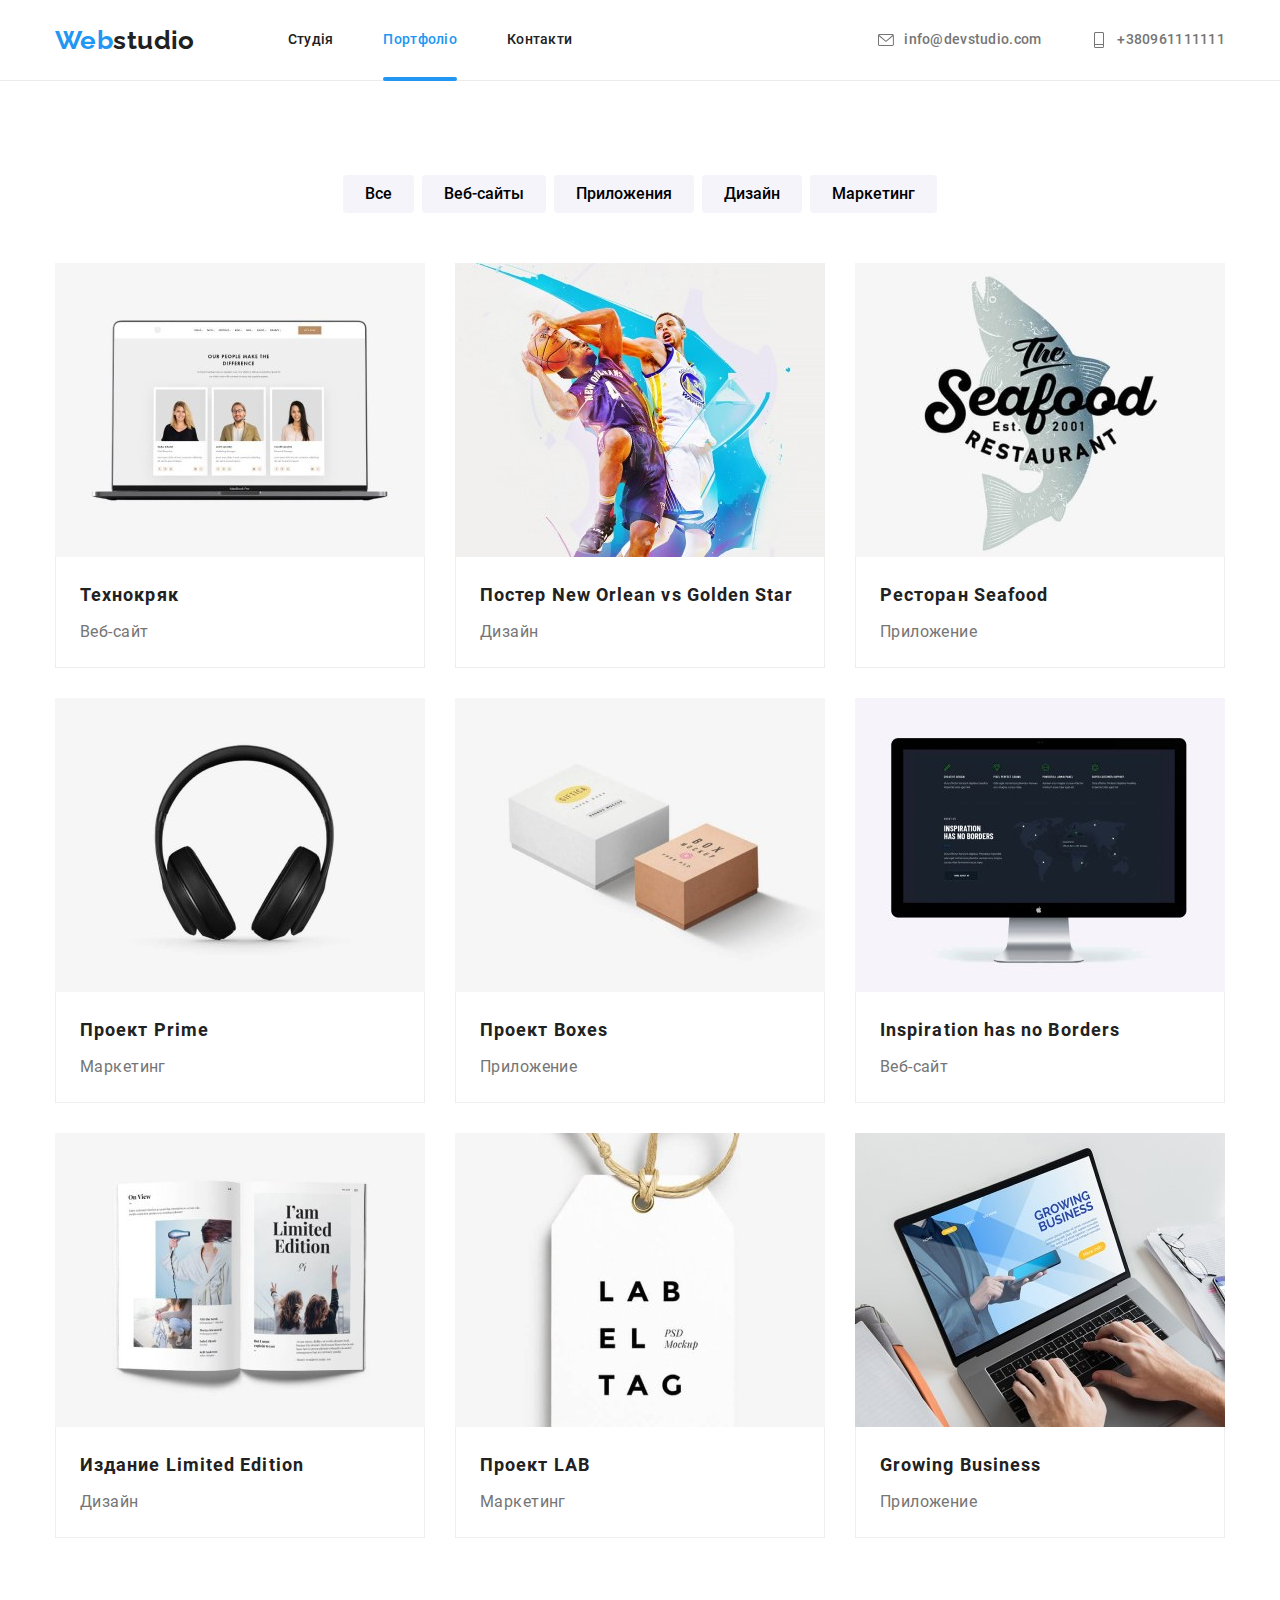
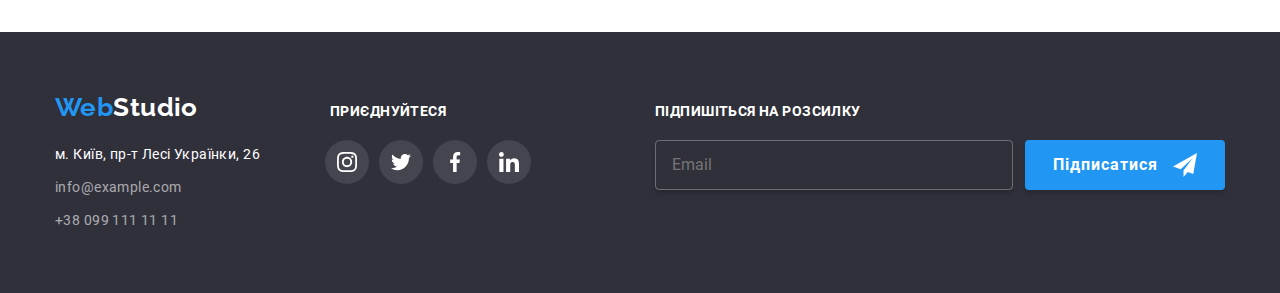
==== commit 65333810: "added meta, corrected modal.js" ====
--- a/portfolio.html
+++ b/portfolio.html
@@ -4,6 +4,8 @@
     <meta charset="UTF-8" />
     <meta name="viewport" content="width=device-width, initial-scale=1.0" />
     <meta http-equiv="X-UA-Compatible" content="IE=edge" />
+    <meta name="Web studio" content="Web Studio site" />
+
     <!-- <link rel="preconnect" href="https://fonts.googleapis.com" />
     <link rel="preconnect" href="https://fonts.gstatic.com" crossorigin />
     <link
@@ -217,10 +219,10 @@
                   </picture>
                   <div class="projects-list__overlay">
                     <p class="projects-list__text">
-                      Ресурс предлагает комплексные предложения с разным уровнем
-                      функционала и сервисов. Все это позволит посетителю
-                      получить исчерпывающие сведения о компании или частном
-                      лице.
+                      Ресурс пропонує комплексні пропозиції з різним рівнем
+                      функціоналу та сервісів. Все це дозволить відвідувачу
+                      отримати вичерпні відомості про компанію чи приватну
+                      особу.
                     </p>
                   </div>
                 </div>
@@ -269,10 +271,10 @@
                   </picture>
                   <div class="projects-list__overlay">
                     <p class="projects-list__text">
-                      Ресурс предлагает комплексные предложения с разным уровнем
-                      функционала и сервисов. Все это позволит посетителю
-                      получить исчерпывающие сведения о компании или частном
-                      лице.
+                      Ресурс пропонує комплексні пропозиції з різним рівнем
+                      функціоналу та сервісів. Все це дозволить відвідувачу
+                      отримати вичерпні відомості про компанію чи приватну
+                      особу.
                     </p>
                   </div>
                 </div>
@@ -324,10 +326,10 @@
 
                   <div class="projects-list__overlay">
                     <p class="projects-list__text">
-                      Ресурс предлагает комплексные предложения с разным уровнем
-                      функционала и сервисов. Все это позволит посетителю
-                      получить исчерпывающие сведения о компании или частном
-                      лице.
+                      Ресурс пропонує комплексні пропозиції з різним рівнем
+                      функціоналу та сервісів. Все це дозволить відвідувачу
+                      отримати вичерпні відомості про компанію чи приватну
+                      особу.
                     </p>
                   </div>
                 </div>
@@ -377,10 +379,10 @@
 
                   <div class="projects-list__overlay">
                     <p class="projects-list__text">
-                      Ресурс предлагает комплексные предложения с разным уровнем
-                      функционала и сервисов. Все это позволит посетителю
-                      получить исчерпывающие сведения о компании или частном
-                      лице.
+                      Ресурс пропонує комплексні пропозиції з різним рівнем
+                      функціоналу та сервісів. Все це дозволить відвідувачу
+                      отримати вичерпні відомості про компанію чи приватну
+                      особу.
                     </p>
                   </div>
                 </div>
@@ -430,10 +432,10 @@
 
                   <div class="projects-list__overlay">
                     <p class="projects-list__text">
-                      Ресурс предлагает комплексные предложения с разным уровнем
-                      функционала и сервисов. Все это позволит посетителю
-                      получить исчерпывающие сведения о компании или частном
-                      лице.
+                      Ресурс пропонує комплексні пропозиції з різним рівнем
+                      функціоналу та сервісів. Все це дозволить відвідувачу
+                      отримати вичерпні відомості про компанію чи приватну
+                      особу.
                     </p>
                   </div>
                 </div>
@@ -483,10 +485,10 @@
 
                   <div class="projects-list__overlay">
                     <p class="projects-list__text">
-                      Ресурс предлагает комплексные предложения с разным уровнем
-                      функционала и сервисов. Все это позволит посетителю
-                      получить исчерпывающие сведения о компании или частном
-                      лице.
+                      Ресурс пропонує комплексні пропозиції з різним рівнем
+                      функціоналу та сервісів. Все це дозволить відвідувачу
+                      отримати вичерпні відомості про компанію чи приватну
+                      особу.
                     </p>
                   </div>
                 </div>
@@ -538,10 +540,10 @@
 
                   <div class="projects-list__overlay">
                     <p class="projects-list__text">
-                      Ресурс предлагает комплексные предложения с разным уровнем
-                      функционала и сервисов. Все это позволит посетителю
-                      получить исчерпывающие сведения о компании или частном
-                      лице.
+                      Ресурс пропонує комплексні пропозиції з різним рівнем
+                      функціоналу та сервісів. Все це дозволить відвідувачу
+                      отримати вичерпні відомості про компанію чи приватну
+                      особу.
                     </p>
                   </div>
                 </div>
@@ -582,16 +584,19 @@
                       type="image/jpg"
                     />
 
-                    <img class="projects-list__image" src="images/lab.jpg"
-                    alt="маркетинг" " />
-                  </picture>
-
-                  <div class="projects-list__overlay">
-                    <p class="projects-list__text">
-                      Ресурс предлагает комплексные предложения с разным уровнем
-                      функционала и сервисов. Все это позволит посетителю
-                      получить исчерпывающие сведения о компании или частном
-                      лице.
+                    <img
+                      class="projects-list__image"
+                      src="images/lab.jpg"
+                      alt="маркетинг"
+                    />
+                  </picture>
+
+                  <div class="projects-list__overlay">
+                    <p class="projects-list__text">
+                      Ресурс пропонує комплексні пропозиції з різним рівнем
+                      функціоналу та сервісів. Все це дозволить відвідувачу
+                      отримати вичерпні відомості про компанію чи приватну
+                      особу.
                     </p>
                   </div>
                 </div>
@@ -641,10 +646,10 @@
 
                   <div class="projects-list__overlay">
                     <p class="projects-list__text">
-                      Ресурс предлагает комплексные предложения с разным уровнем
-                      функционала и сервисов. Все это позволит посетителю
-                      получить исчерпывающие сведения о компании или частном
-                      лице.
+                      Ресурс пропонує комплексні пропозиції з різним рівнем
+                      функціоналу та сервісів. Все це дозволить відвідувачу
+                      отримати вичерпні відомості про компанію чи приватну
+                      особу.
                     </p>
                   </div>
                 </div>
@@ -751,6 +756,6 @@
       </div>
     </footer>
 
-    <script src="./js/mobile-menu.js"></script>
+    <script src="./js/mobile-menu.js" type="module"></script>
   </body>
 </html>
--- a/css/main.min.css
+++ b/css/main.min.css
@@ -1 +1 @@
-*,::before,::after{-webkit-box-sizing:border-box;box-sizing:border-box}html{-moz-tab-size:4;-o-tab-size:4;tab-size:4}html{line-height:1.15;-webkit-text-size-adjust:100%}body{margin:0}body{font-family:system-ui,-apple-system,"Segoe UI",Roboto,Helvetica,Arial,sans-serif,"Apple Color Emoji","Segoe UI Emoji"}hr{height:0;color:inherit}abbr[title]{-webkit-text-decoration:underline dotted;text-decoration:underline dotted}b,strong{font-weight:bolder}code,kbd,samp,pre{font-family:ui-monospace,SFMono-Regular,Consolas,"Liberation Mono",Menlo,monospace;font-size:1em}small{font-size:80%}sub,sup{font-size:75%;line-height:0;position:relative;vertical-align:baseline}sub{bottom:-0.25em}sup{top:-0.5em}table{text-indent:0;border-color:inherit}button,input,optgroup,select,textarea{font-family:inherit;font-size:100%;line-height:1.15;margin:0}button,select{text-transform:none}button,[type=button],[type=reset],[type=submit]{-webkit-appearance:button}::-moz-focus-inner{border-style:none;padding:0}:-moz-focusring{outline:1px dotted ButtonText}:-moz-ui-invalid{box-shadow:none}legend{padding:0}progress{vertical-align:baseline}::-webkit-inner-spin-button,::-webkit-outer-spin-button{height:auto}[type=search]{-webkit-appearance:textfield;outline-offset:-2px}::-webkit-search-decoration{-webkit-appearance:none}::-webkit-file-upload-button{-webkit-appearance:button;font:inherit}summary{display:list-item}@font-face{font-family:"Roboto";font-style:normal;font-weight:400;src:url("../fonts/roboto-v30-latin_cyrillic-regular.eot");src:local(""),url("../fonts/roboto-v30-latin_cyrillic-regular.eot?#iefix") format("embedded-opentype"),url("../fonts/roboto-v30-latin_cyrillic-regular.woff2") format("woff2"),url("../fonts/roboto-v30-latin_cyrillic-regular.woff") format("woff"),url("../fonts/roboto-v30-latin_cyrillic-regular.ttf") format("truetype"),url("../fonts/roboto-v30-latin_cyrillic-regular.svg#Roboto") format("svg")}@font-face{font-family:"Roboto";font-style:normal;font-weight:500;src:url("../fonts/roboto-v30-latin_cyrillic-500.eot");src:local(""),url("../fonts/roboto-v30-latin_cyrillic-500.eot?#iefix") format("embedded-opentype"),url("../fonts/roboto-v30-latin_cyrillic-500.woff2") format("woff2"),url("../fonts/roboto-v30-latin_cyrillic-500.woff") format("woff"),url("../fonts/roboto-v30-latin_cyrillic-500.ttf") format("truetype"),url("../fonts/roboto-v30-latin_cyrillic-500.svg#Roboto") format("svg")}@font-face{font-family:"Roboto";font-style:normal;font-weight:700;src:url("../fonts/roboto-v30-latin_cyrillic-700.eot");src:local(""),url("../fonts/roboto-v30-latin_cyrillic-700.eot?#iefix") format("embedded-opentype"),url("../fonts/roboto-v30-latin_cyrillic-700.woff2") format("woff2"),url("../fonts/roboto-v30-latin_cyrillic-700.woff") format("woff"),url("../fonts/roboto-v30-latin_cyrillic-700.ttf") format("truetype"),url("../fonts/roboto-v30-latin_cyrillic-700.svg#Roboto") format("svg")}@font-face{font-family:"Roboto";font-style:normal;font-weight:900;src:url("../fonts/roboto-v30-latin_cyrillic-900.eot");src:local(""),url("../fonts/roboto-v30-latin_cyrillic-900.eot?#iefix") format("embedded-opentype"),url("../fonts/roboto-v30-latin_cyrillic-900.woff2") format("woff2"),url("../fonts/roboto-v30-latin_cyrillic-900.woff") format("woff"),url("../fonts/roboto-v30-latin_cyrillic-900.ttf") format("truetype"),url("../fonts/roboto-v30-latin_cyrillic-900.svg#Roboto") format("svg")}@font-face{font-family:"Raleway";font-style:normal;font-weight:700;src:url("../fonts/raleway-v27-latin_cyrillic-700.eot");src:local(""),url("../fonts/raleway-v27-latin_cyrillic-700.eot?#iefix") format("embedded-opentype"),url("../fonts/raleway-v27-latin_cyrillic-700.woff2") format("woff2"),url("../fonts/raleway-v27-latin_cyrillic-700.woff") format("woff"),url("../fonts/raleway-v27-latin_cyrillic-700.ttf") format("truetype"),url("../fonts/raleway-v27-latin_cyrillic-700.svg#Raleway") format("svg")}body{font-family:"Roboto",sans-serif;color:#212121;background-color:#fff;font-size:14px;letter-spacing:.03em}img{display:block;max-width:100%;height:auto}.list{list-style:none;margin:0;padding:0}h1,h2,h3,h4,h5,h6,p{margin:0}.link{text-decoration:none;color:currentColor}.center{display:-webkit-box;display:-ms-flexbox;display:flex;-webkit-box-pack:center;-ms-flex-pack:center;justify-content:center;-webkit-box-align:center;-ms-flex-align:center;align-items:center}.visually-hidden{position:absolute;width:1px;height:1px;margin:-1px;padding:0;overflow:hidden;border:0;clip:rect(0 0 0 0)}.container{width:100%;margin-left:auto;margin-right:auto;padding-left:15px;padding-right:15px}@media screen and (min-width: 480px){.container{max-width:480px}}@media screen and (min-width: 768px){.container{max-width:768px}}@media screen and (min-width: 1200px){.container{max-width:1200px}}.section{padding-top:60px;padding-bottom:60px}@media screen and (min-width: 1200px){.section{padding-top:94px;padding-bottom:94px}}.form__checkbox--custom,.form__wrap,.clients__link,.footer-socials__link,.work-block__description,.form__button,.backdrop__btn,.hero-button__desc{display:-webkit-box;display:-ms-flexbox;display:flex;-webkit-box-pack:center;-ms-flex-pack:center;justify-content:center;-webkit-box-align:center;-ms-flex-align:center;align-items:center}.hero-button{font-family:inherit;display:inline-block;min-width:200px;height:50px;padding:10px 32px;background:#2196f3;-webkit-box-shadow:0px 4px 4px rgba(0,0,0,.15);box-shadow:0px 4px 4px rgba(0,0,0,.15);border-radius:4px;border:2px rgba(0,0,0,0);-webkit-transition:background 250ms cubic-bezier(0.4, 0, 0.2, 1);transition:background 250ms cubic-bezier(0.4, 0, 0.2, 1)}.hero-button:hover,.hero-button:focus{background:#188ce8;cursor:pointer}.hero-button__desc{font-weight:700;font-size:16px;line-height:1.87;letter-spacing:.06em;color:#fff}.subscribe-button{display:-webkit-box;display:-ms-flexbox;display:flex;-webkit-box-align:center;-ms-flex-align:center;align-items:center;-webkit-box-pack:justify;-ms-flex-pack:justify;justify-content:space-between;font-family:inherit;min-width:200px;height:50px;padding:10px 28px;cursor:pointer;background:#2196f3;-webkit-box-shadow:0px 4px 4px rgba(0,0,0,.15);box-shadow:0px 4px 4px rgba(0,0,0,.15);border-radius:4px;border:2px rgba(0,0,0,0)}.subscribe-button__text{font-weight:700;font-size:16px;line-height:1.87;text-align:center;letter-spacing:.06em;color:#fff}.subscribe-button__icon{display:inline-block;fill:#fff;width:24px;height:24px}.buttons-list__button{width:auto;height:auto;padding:6px 22px;background:#f5f4fa;border-radius:4px;font-weight:500;font-size:16px;line-height:1.63;text-align:center;border:none;cursor:pointer;font-family:inherit;-webkit-transition:background 250ms cubic-bezier(0.4, 0, 0.2, 1),-webkit-box-shadow 250ms cubic-bezier(0.4, 0, 0.2, 1);transition:background 250ms cubic-bezier(0.4, 0, 0.2, 1),-webkit-box-shadow 250ms cubic-bezier(0.4, 0, 0.2, 1);transition:background 250ms cubic-bezier(0.4, 0, 0.2, 1),box-shadow 250ms cubic-bezier(0.4, 0, 0.2, 1);transition:background 250ms cubic-bezier(0.4, 0, 0.2, 1),box-shadow 250ms cubic-bezier(0.4, 0, 0.2, 1),-webkit-box-shadow 250ms cubic-bezier(0.4, 0, 0.2, 1)}.buttons-list__button:hover,.buttons-list__button:focus{background:#2196f3;color:#fff;-webkit-box-shadow:0px 2px 2px 0px rgba(0,0,0,.12),0px 1px 2px 0px rgba(0,0,0,.08),0px 3px 1px 0px rgba(0,0,0,.1);box-shadow:0px 2px 2px 0px rgba(0,0,0,.12),0px 1px 2px 0px rgba(0,0,0,.08),0px 3px 1px 0px rgba(0,0,0,.1)}.backdrop__btn{position:absolute;cursor:pointer;top:8px;right:8px;width:30px;height:30px;border:1px solid rgba(0,0,0,.1);border-radius:50px;background-color:#fff}.backdrop__btn:hover,.backdrop__btn:focus{fill:#2196f3}.form__button{margin-left:auto;margin-right:auto;padding:10px 32px;min-width:200px;min-height:50px;-webkit-box-shadow:0px 4px 4px rgba(0,0,0,.15);box-shadow:0px 4px 4px rgba(0,0,0,.15);border:1px solid rgba(0,0,0,0);border-radius:4px;cursor:pointer;color:#fff;background-color:#2196f3;font-weight:700;font-size:16px;line-height:1.87;letter-spacing:.06em}.page-header{border-bottom:1px solid #ececec;min-height:60px;position:relative}.page-header__container{display:-webkit-box;display:-ms-flexbox;display:flex;-webkit-box-align:center;-ms-flex-align:center;align-items:center}@media screen and (min-width: 768px){.page-header__container{display:-webkit-box;display:-ms-flexbox;display:flex;-webkit-box-align:center;-ms-flex-align:center;align-items:center}}@media screen and (max-width: 1199px){.page-header__container{-webkit-box-pack:justify;-ms-flex-pack:justify;justify-content:space-between}}@media screen and (max-width: 767px){.page-header__contacts{display:none}}@media screen and (min-width: 768px){.page-header__contacts{display:-webkit-box;display:-ms-flexbox;display:flex;-webkit-box-orient:vertical;-webkit-box-direction:normal;-ms-flex-direction:column;flex-direction:column;margin-left:auto}}@media screen and (max-width: 1199px){.page-header__contacts .page-header__item:not(:last-child){margin-bottom:16px}}@media screen and (min-width: 1200px){.page-header__contacts{display:-webkit-box;display:-ms-flexbox;display:flex;-webkit-box-orient:horizontal;-webkit-box-direction:normal;-ms-flex-direction:row;flex-direction:row;margin-left:auto}.page-header__contacts .page-header__item+.page-header__item{margin-left:50px}}.page-header__mail,.page-header__telephone{display:-webkit-box;display:-ms-flexbox;display:flex;color:#757575;fill:#757575;font-weight:500;line-height:1.14;letter-spacing:.02em;text-decoration:none;-webkit-transition:fill 250ms cubic-bezier(0.4, 0, 0.2, 1);transition:fill 250ms cubic-bezier(0.4, 0, 0.2, 1)}@media screen and (min-width: 768px){.page-header__mail,.page-header__telephone{display:-webkit-box;display:-ms-flexbox;display:flex;-webkit-box-align:center;-ms-flex-align:center;align-items:center;margin-bottom:0px;font-size:12px}}.page-header__mail:hover,.page-header__mail:focus,.page-header__telephone:hover,.page-header__telephone:focus{fill:#2196f3;color:#2196f3}@media screen and (min-width: 1200px){.page-header__mail,.page-header__telephone{font-size:14px}}.page-header__mail:hover,.page-header__mail:focus,.page-header__telephone:hover,.page-header__telephone:focus{fill:#2196f3;color:#2196f3}.page-header__icon{margin-right:8px}.page-header__icon:hover,.page-header__icon:focus{fill:currentColor}@media screen and (min-width: 1200px){.page-header__icon{margin-right:10px}}.mobile-menu{display:-webkit-box;display:-ms-flexbox;display:flex;-webkit-box-pack:justify;-ms-flex-pack:justify;justify-content:space-between;-webkit-box-align:center;-ms-flex-align:center;align-items:center}.mobile-menu__button{display:-webkit-inline-box;display:-ms-inline-flexbox;display:inline-flex;margin:0;padding:0;border:none;background-color:rgba(0,0,0,0);outline:none;color:#212121;z-index:10}.mobile-menu__button .mobile-menu--close{opacity:0}@media screen and (min-width: 768px){.mobile-menu__button{display:none}}.mobile-menu__button.is-open .mobile-menu--close{opacity:1}.mobile-menu__button.is-open .mobile-menu--burger{opacity:0}.mobile-menu__button:hover{fill:#2196f3}.menu-container{display:-webkit-box;display:-ms-flexbox;display:flex;-webkit-box-orient:vertical;-webkit-box-direction:normal;-ms-flex-direction:column;flex-direction:column;-webkit-transform:translateX(100%);transform:translateX(100%);-webkit-transition:-webkit-transform 250ms cubic-bezier(0.4, 0, 0.2, 1);transition:-webkit-transform 250ms cubic-bezier(0.4, 0, 0.2, 1);transition:transform 250ms cubic-bezier(0.4, 0, 0.2, 1);transition:transform 250ms cubic-bezier(0.4, 0, 0.2, 1), -webkit-transform 250ms cubic-bezier(0.4, 0, 0.2, 1);position:fixed;z-index:1;top:0;left:0;width:100%;height:100%;padding:48px 20px;font-size:20px;background-color:#fff}.menu-container.is-open{-webkit-transform:translateX(0);transform:translateX(0)}.menu-container>.menu-container__nav{margin-bottom:auto}.menu-container__item{font-size:40px;font-weight:500;line-height:1.18;letter-spacing:.02em}.menu-container__item:not(:last-child){margin-bottom:32px}.menu-container__item>.menu-container__title--current{color:#2196f3}.menu-container__contacts{margin-bottom:64px;font-size:24px;font-weight:500;line-height:1.16;letter-spacing:.02em;color:#757575}.menu-container__contacts .menu-container__tel{margin-bottom:32px;font-size:34px;color:#2196f3}.menu-container__socials{display:-webkit-box;display:-ms-flexbox;display:flex;-webkit-box-align:center;-ms-flex-align:center;align-items:center;-ms-flex-wrap:wrap;flex-wrap:wrap;gap:10px;font-weight:500;font-size:18px;line-height:1.22;letter-spacing:.02em;color:#2196f3}.menu-container__inner:not(:last-child) .menu-container__link{padding-right:10px;border-right:1px Solid rgba(33,33,33,.2)}.logo,.logo__footer{display:block;color:#212121;text-decoration:none;font-family:"Raleway",sans-serif;font-weight:700;font-size:24px;line-height:1.19;padding:16px 0}@media screen and (min-width: 768px){.logo,.logo__footer{padding:24px 0;font-size:26px}}.logo__footer{color:#fff;padding:0;margin-bottom:20px}.logo--accent{color:#2196f3}@media screen and (min-width: 768px){.navigation{display:-webkit-box;display:-ms-flexbox;display:flex;-webkit-box-pack:justify;-ms-flex-pack:justify;justify-content:space-between}}.navigation__item{position:relative}.navigation__list .navigation__item+.navigation__item{margin-left:50px}.navigation__list{display:-webkit-box;display:-ms-flexbox;display:flex}@media screen and (max-width: 767px){.navigation__list{display:none}}@media screen and (min-width: 768px){.navigation__list{margin-left:88px}}@media screen and (min-width: 1200px){.navigation__list{margin-left:93px}}.navigation__title{display:block;color:#212121;font-weight:500;line-height:1.14;letter-spacing:.02em;text-decoration:none;padding-top:32px;padding-bottom:32px;-webkit-transition:color 250ms cubic-bezier(0.4, 0, 0.2, 1);transition:color 250ms cubic-bezier(0.4, 0, 0.2, 1)}.navigation__title--current::after{content:"";position:absolute;left:0;bottom:-1px;width:100%;height:4px;background-color:#2196f3;border-radius:2px}.navigation__title__title:hover,.navigation__title__title:focus{color:#2196f3}.navigation__list .navigation__title--current{color:#2196f3}.navigation__title:hover,.navigation__title:focus{color:var(--accent-text-color)}.hero-section{max-width:480px;margin:0 auto;height:400px;background-color:#2f303a;background-position:center;background-repeat:no-repeat;background-size:cover;background-image:-webkit-gradient(linear, left top, left bottom, from(rgba(47, 48, 58, 0.4)), to(rgba(47, 48, 58, 0.4))),url(../images/hero/hero-sm.jpg);background-image:linear-gradient(rgba(47, 48, 58, 0.4), rgba(47, 48, 58, 0.4)),url(../images/hero/hero-sm.jpg)}@media(min-device-pixel-ratio: 2),(-webkit-min-device-pixel-ratio: 2),(min-resolution: 192dpi),(min-resolution: 2dppx){.hero-section{background-image:-webkit-gradient(linear, left top, left bottom, from(rgba(47, 48, 58, 0.4)), to(rgba(47, 48, 58, 0.4))),url(../images/hero/hero-sm@2x.jpg);background-image:linear-gradient(rgba(47, 48, 58, 0.4), rgba(47, 48, 58, 0.4)),url(../images/hero/hero-sm@2x.jpg)}}@media screen and (min-width: 768px){.hero-section{max-width:768px;background-image:-webkit-gradient(linear, left top, left bottom, from(rgba(47, 48, 58, 0.4)), to(rgba(47, 48, 58, 0.4))),url(../images/hero/hero-md.jpg);background-image:linear-gradient(rgba(47, 48, 58, 0.4), rgba(47, 48, 58, 0.4)),url(../images/hero/hero-md.jpg)}}@media screen and (min-width: 768px)and (min-device-pixel-ratio: 2),screen and (min-width: 768px)and (-webkit-min-device-pixel-ratio: 2),screen and (min-width: 768px)and (min-resolution: 192dpi),screen and (min-width: 768px)and (min-resolution: 2dppx){.hero-section{background-image:-webkit-gradient(linear, left top, left bottom, from(rgba(47, 48, 58, 0.4)), to(rgba(47, 48, 58, 0.4))),url(../images/hero/hero-md@2x.jpg);background-image:linear-gradient(rgba(47, 48, 58, 0.4), rgba(47, 48, 58, 0.4)),url(../images/hero/hero-md@2x.jpg)}}@media screen and (min-width: 1200px){.hero-section{max-width:1600px;height:600px;background-size:cover;background-image:-webkit-gradient(linear, left top, left bottom, from(rgba(47, 48, 58, 0.4)), to(rgba(47, 48, 58, 0.4))),url(../images/hero/hero-lg.jpg);background-image:linear-gradient(rgba(47, 48, 58, 0.4), rgba(47, 48, 58, 0.4)),url(../images/hero/hero-lg.jpg)}}@media screen and (min-width: 1200px)and (min-device-pixel-ratio: 2),screen and (min-width: 1200px)and (-webkit-min-device-pixel-ratio: 2),screen and (min-width: 1200px)and (min-resolution: 192dpi),screen and (min-width: 1200px)and (min-resolution: 2dppx){.hero-section{background-image:-webkit-gradient(linear, left top, left bottom, from(rgba(47, 48, 58, 0.4)), to(rgba(47, 48, 58, 0.4))),url(../images/hero/hero-lg@2x.jpg);background-image:linear-gradient(rgba(47, 48, 58, 0.4), rgba(47, 48, 58, 0.4)),url(../images/hero/hero-lg@2x.jpg)}}.hero-section__content{padding-top:118px;padding-bottom:118px;text-align:center}@media screen and (min-width: 1200px){.hero-section__content{padding-top:200px;padding-bottom:200px}}.hero-section__title{margin:0 auto;margin-bottom:30px;max-width:360px;font-weight:900;font-size:26px;line-height:1.61;text-align:center;letter-spacing:.06em;text-transform:uppercase;color:#fff}@media screen and (min-width: 1200px){.hero-section__title{max-width:696px;font-size:44px;line-height:1.36}}@media screen and (min-width: 768px){.benefit__list{display:-webkit-box;display:-ms-flexbox;display:flex;-ms-flex-wrap:wrap;flex-wrap:wrap;gap:30px}}.benefit__card{max-width:450px;margin:0 0 30px 0}.benefit__card:last-child{margin-bottom:0}@media screen and (min-width: 768px){.benefit__card{max-width:354px;margin:0}}@media screen and (min-width: 1200px){.benefit__card{max-width:270px}}.benefit__icon::before{content:"";display:block;height:120px;background-repeat:no-repeat;background-position:center;background-color:#f5f4fa;border-radius:4px;margin-bottom:30px}.benefit--antenna::before{content:"";background-image:url(../images/antenna-1.svg);background-size:70px}.benefit--clock::before{content:"";background-image:url(../images/clock-1.svg);background-size:70px}.benefit--diagram::before{content:"";background-image:url(../images/diagram-1.svg);background-size:70px}.benefit--astronaut::before{content:"";background-image:url(../images/astronaut-1.svg);background-size:70px}.benefit__subtitle{font-size:14px;font-weight:700;line-height:1.14;text-transform:uppercase;margin-bottom:10px}.benefit__description{line-height:1.71;color:#757575;margin-top:0;margin-bottom:0px}.work-block{display:none;padding-top:0}@media screen and (min-width: 1200px){.work-block{display:block}}.work-block__title{font-weight:700;font-size:36px;line-height:1.17;text-align:center;margin-top:0;margin-bottom:50px}.work-block__list{display:-webkit-box;display:-ms-flexbox;display:flex;margin-left:-15px;margin-right:-15px}.work-block__card{margin:0 15px}.work-block__thumb{position:relative}.work-block__image{display:block;max-width:100%;height:auto}.work-block__description{position:absolute;left:0;bottom:0;width:370px;height:70px;background:rgba(47,48,58,.8)}.work-block__text{font-weight:700;font-size:14px;line-height:1.14;letter-spacing:.03em;text-transform:uppercase;color:#fff}.team{background-color:#f5f4fa}.team__title{font-weight:700;font-size:28px;line-height:1.17;text-align:center;margin-top:0;margin-bottom:30px}@media screen and (min-width: 1200px){.team__title{font-size:36px;margin-bottom:50px}}@media screen and (min-width: 768px){.team__list{display:-webkit-box;display:-ms-flexbox;display:flex;-ms-flex-wrap:wrap;flex-wrap:wrap;margin-left:-15px;margin-right:-15px}}.team__card{background-color:#fff;max-width:450px;-webkit-box-shadow:0px 2px 1px rgba(0,0,0,.2),0px 1px 1px rgba(0,0,0,.14),0px 1px 3px rgba(0,0,0,.12);box-shadow:0px 2px 1px rgba(0,0,0,.2),0px 1px 1px rgba(0,0,0,.14),0px 1px 3px rgba(0,0,0,.12);border-radius:4px}@media screen and (max-width: 767px){.team__card{margin-bottom:30px}.team__card:last-child{margin-bottom:0}}@media screen and (min-width: 768px){.team__card{max-width:354px;margin-left:15px;margin-right:15px}.team__card:nth-child(-n+2){margin-bottom:15px}}@media screen and (min-width: 1200px){.team__card{max-width:270px;margin:0 15px}.team__card:nth-child(-n+2){margin-bottom:0}}.team__image{display:block;max-width:100%;height:auto}.team__name{font-weight:500;font-size:16px;line-height:1.19;text-align:center;margin-top:30px;margin-bottom:10px}.team__role{font-style:normal;font-size:16px;line-height:1.19;text-align:center;color:#757575;margin-bottom:16px}.social{display:-webkit-box;display:-ms-flexbox;display:flex;max-width:206px;padding-bottom:24px;margin-left:auto;margin-right:auto}@media screen and (min-width: 1200px){.social{height:44px;padding-bottom:0px;margin-bottom:30px}}.social__link{display:-webkit-box;display:-ms-flexbox;display:flex;-webkit-box-pack:center;-ms-flex-pack:center;justify-content:center;-webkit-box-align:center;-ms-flex-align:center;align-items:center;width:44px;height:44px;border-radius:50px;color:#afb1b8;-webkit-transition:color 250ms cubic-bezier(0.4, 0, 0.2, 1),background-color 250ms cubic-bezier(0.4, 0, 0.2, 1);transition:color 250ms cubic-bezier(0.4, 0, 0.2, 1),background-color 250ms cubic-bezier(0.4, 0, 0.2, 1)}.social__link:hover,.social__link:focus{background-color:#2196f3;color:#fff}.social__item+.social__item{margin-left:10px}.social__icon{fill:currentColor;width:20px;height:20px}.footer-socials{display:-webkit-box;display:-ms-flexbox;display:flex;max-width:206px;height:44px;margin:0 -5px}.footer-socials__link{width:44px;height:44px;border-radius:50px;background-color:rgba(255,255,255,.1);-webkit-transition:background-color 250ms cubic-bezier(0.4, 0, 0.2, 1);transition:background-color 250ms cubic-bezier(0.4, 0, 0.2, 1)}.footer-socials__link:hover,.footer-socials__link:focus{background-color:#2196f3}.footer-socials__item+.footer-socials__item{margin-left:10px}.footer-socials__icon{fill:#fff;width:20px;height:20px}.clients__title{font-weight:700;font-size:28px;line-height:1.17;text-align:center;margin-top:0;margin-bottom:30px}@media screen and (min-width: 1200px){.clients__title{font-size:36px;margin-bottom:50px}}.clients__list{display:-webkit-box;display:-ms-flexbox;display:flex;-ms-flex-wrap:wrap;flex-wrap:wrap;margin:-15px}@media screen and (min-width: 1200px){.clients__list{margin:0}.clients__list>.clients__item+.clients__item{margin-left:30px}}.clients__item{-ms-flex-preferred-size:calc((100% - 60px)/2);flex-basis:calc((100% - 60px)/2);margin:15px;max-width:210px;height:92px;outline:1px solid #afb1b8;border-radius:4px;-webkit-transition:outline 250ms cubic-bezier(0.4, 0, 0.2, 1);transition:outline 250ms cubic-bezier(0.4, 0, 0.2, 1)}.clients__item:hover,.clients__item:focus{outline:1px solid #2196f3}@media screen and (min-width: 768px){.clients__item{-ms-flex-preferred-size:calc((100% - 90px)/3);flex-basis:calc((100% - 90px)/3);max-width:226px}}@media screen and (min-width: 1200px){.clients__item{max-width:170px;-ms-flex-preferred-size:calc((100% - 150px)/6);flex-basis:calc((100% - 150px)/6);margin:0}}.clients__link{max-width:208px;height:90px;color:#afb1b8;-webkit-transition:color 250ms cubic-bezier(0.4, 0, 0.2, 1);transition:color 250ms cubic-bezier(0.4, 0, 0.2, 1)}.clients__link:hover,.clients__link:focus{color:#2196f3}@media screen and (min-width: 1200px){.clients__link{width:168px}}.clients__icon{width:106px;height:60px;fill:currentColor}.footer-form__thumb{display:-webkit-box;display:-ms-flexbox;display:flex;-webkit-box-orient:vertical;-webkit-box-direction:normal;-ms-flex-direction:column;flex-direction:column;-webkit-box-align:center;-ms-flex-align:center;align-items:center}@media screen and (min-width: 1200px){.footer-form__thumb{-webkit-box-orient:horizontal;-webkit-box-direction:normal;-ms-flex-direction:row;flex-direction:row;-webkit-box-align:start;-ms-flex-align:start;align-items:flex-start;width:570px}}.footer-form{width:100%}.footer-form__label{width:100%}.footer-form__label .footer-form__input{display:block;width:100%;height:50px;padding:12px 16px;margin-left:auto;margin-right:auto;margin-bottom:20px;background:inherit;border:1px solid rgba(255,255,255,.3);-webkit-box-shadow:0px 4px 4px rgba(0,0,0,.15);box-shadow:0px 4px 4px rgba(0,0,0,.15);border-radius:4px;outline:none;font-size:16px;line-height:1.87;letter-spacing:0,3em;color:rgba(255,255,255,.6)}@media screen and (min-width: 768px){.footer-form__label .footer-form__input{max-width:450px}}@media screen and (min-width: 1200px){.footer-form__label .footer-form__input{width:358px;margin-right:12px;margin-bottom:0}}.footer{background-color:#2f303a;padding:60px 0}.footer__container{display:-webkit-box;display:-ms-flexbox;display:flex;-webkit-box-orient:vertical;-webkit-box-direction:normal;-ms-flex-direction:column;flex-direction:column}@media screen and (min-width: 1200px){.footer__container{-webkit-box-orient:horizontal;-webkit-box-direction:normal;-ms-flex-direction:row;flex-direction:row;-webkit-box-align:baseline;-ms-flex-align:baseline;align-items:baseline;margin-bottom:0}}.footer__flex>div{margin-bottom:60px}@media screen and (min-width: 768px){.footer__flex{display:-webkit-box;display:-ms-flexbox;display:flex;-webkit-box-pack:justify;-ms-flex-pack:justify;justify-content:space-between;-webkit-box-align:baseline;-ms-flex-align:baseline;align-items:baseline}}.footer__address{display:-webkit-box;display:-ms-flexbox;display:flex;-webkit-box-orient:vertical;-webkit-box-direction:normal;-ms-flex-direction:column;flex-direction:column;-webkit-box-align:center;-ms-flex-align:center;align-items:center}@media screen and (min-width: 1200px){.footer__address{display:block}}@media screen and (max-width: 1199px){.footer__item{text-align:center}}.footer__item:not(:last-child){margin-bottom:9px}.footer__office{line-height:1.71;color:#fff;font-style:normal;text-decoration:none}.footer__link{line-height:1.71;color:rgba(255,255,255,.6);font-style:normal;text-decoration:none;-webkit-transition:color 250ms cubic-bezier(0.4, 0, 0.2, 1);transition:color 250ms cubic-bezier(0.4, 0, 0.2, 1)}.footer__connect{display:-webkit-box;display:-ms-flexbox;display:flex;-webkit-box-orient:vertical;-webkit-box-direction:normal;-ms-flex-direction:column;flex-direction:column;-webkit-box-align:center;-ms-flex-align:center;align-items:center}@media screen and (min-width: 768px){.footer__connect{width:206px}}@media screen and (min-width: 1200px){.footer__connect{display:block;margin-left:70px;max-width:206px}}.footer__subscribe{display:-webkit-box;display:-ms-flexbox;display:flex;-webkit-box-orient:vertical;-webkit-box-direction:normal;-ms-flex-direction:column;flex-direction:column;-webkit-box-align:center;-ms-flex-align:center;align-items:center}@media screen and (min-width: 1200px){.footer__subscribe{display:block;margin-left:auto}}.footer__title{color:#fff;font-weight:700;font-size:14px;line-height:1.17;margin-top:0;margin-bottom:20px;letter-spacing:.03em}.backdrop{position:fixed;top:0;left:0;width:100%;height:100%;z-index:100;opacity:1;background-color:rgba(0,0,0,.2);-webkit-transition:opacity 250ms cubic-bezier(0.4, 0, 0.2, 1);transition:opacity 250ms cubic-bezier(0.4, 0, 0.2, 1)}.backdrop.is-hidden{opacity:0;pointer-events:none}.backdrop.is-hidden .backdrop__modal{-webkit-transform:translate(-50%, -50%) scale(0.9);transform:translate(-50%, -50%) scale(0.9)}.backdrop__modal{position:absolute;top:50%;left:50%;max-width:450px;width:100%;max-height:100%;padding:40px;background-color:#fff;border-radius:4px;-webkit-box-shadow:0px 1px 3px rgba(0,0,0,.12),0px 1px 1px rgba(0,0,0,.14),0px 2px 1px rgba(0,0,0,.2);box-shadow:0px 1px 3px rgba(0,0,0,.12),0px 1px 1px rgba(0,0,0,.14),0px 2px 1px rgba(0,0,0,.2);-webkit-transform:translate(-50%, -50%) scale(1);transform:translate(-50%, -50%) scale(1);-webkit-transition:-webkit-transform 250ms cubic-bezier(0.4, 0, 0.2, 1);transition:-webkit-transform 250ms cubic-bezier(0.4, 0, 0.2, 1);transition:transform 250ms cubic-bezier(0.4, 0, 0.2, 1);transition:transform 250ms cubic-bezier(0.4, 0, 0.2, 1), -webkit-transform 250ms cubic-bezier(0.4, 0, 0.2, 1)}@media screen and (min-width: 1200px){.backdrop__modal{min-width:528px;min-height:581px}}.backdrop__title{margin-bottom:12px;font-size:20px;font-weight:700;line-height:1.15;text-align:center;color:#212121}.form__field{position:relative;display:block;display:-webkit-box;display:-ms-flexbox;display:flex;-webkit-box-orient:vertical;-webkit-box-direction:normal;-ms-flex-direction:column;flex-direction:column;margin-bottom:10px}.form__field .form__input{margin:0;padding:12px 12px 12px 42px}.form__icon{position:absolute;top:32px;left:15px}.form__label{display:block;font-size:12px;line-height:1.17;margin-bottom:4px;color:#757575;letter-spacing:.01em;-webkit-transition:all 250ms cubic-bezier(0.4, 0, 0.2, 1);transition:all 250ms cubic-bezier(0.4, 0, 0.2, 1)}.form__input{width:100%;height:40px;border:1px solid rgba(33,33,33,.2);border-radius:4px;outline:none}.form__input:focus{border:1px solid #2196f3;outline:none}.form__input:focus:focus~.form__icon{fill:#2196f3}.form__text textarea::-webkit-input-placeholder{color:#757575;line-height:1.17;letter-spacing:.01em}.form__text textarea::-moz-placeholder{color:#757575;line-height:1.17;letter-spacing:.01em}.form__text textarea:-ms-input-placeholder{color:#757575;line-height:1.17;letter-spacing:.01em}.form__text textarea::-ms-input-placeholder{color:#757575;line-height:1.17;letter-spacing:.01em}.form__text textarea::placeholder{color:#757575;line-height:1.17;letter-spacing:.01em}.form__comment{padding:12px 16px;width:100%;height:120px;resize:none;border:1px solid rgba(33,33,33,.2);border-radius:4px;outline:none}.form__comment:not(:-moz-placeholder-shown){border:1px solid #2196f3;outline:none}.form__comment:not(:-ms-input-placeholder){border:1px solid #2196f3;outline:none}.form__comment:focus,.form__comment:not(:placeholder-shown){border:1px solid #2196f3;outline:none}.form__text{margin-bottom:20px}.form__agree{max-width:425px;margin-bottom:30px;margin-right:auto;margin-left:auto;line-height:1.71;color:#757575}.form__wrap{max-width:370px}@media screen and (min-width: 1200px){.form__wrap{max-width:425px}}.form__checkbox{position:absolute;width:1px;height:1px;margin:-1px;padding:0;overflow:hidden;border:0;clip:rect(0 0 0 0)}.form__checkbox:checked+.form__checkbox--custom{background-color:#2196f3;border-color:#2196f3;background-size:contain;background-origin:border-box}.form__checkbox--custom{width:16px;height:15px;margin-right:5px;border:2px solid #212121;border-radius:4px;cursor:pointer;-webkit-transition:background-color 250ms cubic-bezier(0.4, 0, 0.2, 1),border-color 250ms cubic-bezier(0.4, 0, 0.2, 1);transition:background-color 250ms cubic-bezier(0.4, 0, 0.2, 1),border-color 250ms cubic-bezier(0.4, 0, 0.2, 1)}.form__checkbox--fill{fill:#fff}.form__desc{font-size:12px}@media screen and (min-width: 1200px){.form__desc{font-size:inherit}}.form__link{color:#2196f3}.buttons-list__list{display:-webkit-box;display:-ms-flexbox;display:flex;-ms-flex-wrap:wrap;flex-wrap:wrap;margin-bottom:40px;gap:8px}@media screen and (min-width: 768px){.buttons-list__list{-webkit-box-pack:center;-ms-flex-pack:center;justify-content:center;margin-bottom:30px;gap:0}}@media screen and (min-width: 1200px){.buttons-list__list{margin-bottom:50px}}@media screen and (min-width: 768px){.buttons-list__list>.buttons-list__item+.buttons-list__item{margin-left:8px}}@media screen and (max-width: 767px){.buttons-list__list>.buttons-list__item:nth-child(4){margin-left:0}}@media screen and (min-width: 768px){.projects-list{display:-webkit-box;display:-ms-flexbox;display:flex;-ms-flex-wrap:wrap;flex-wrap:wrap;gap:30px}}@media screen and (min-width: 1200px){.projects-list{gap:0}}.projects-list__card{max-width:450px}@media screen and (max-width: 767px){.projects-list__card{margin-bottom:30px}.projects-list__card:last-child{margin-bottom:0}}@media screen and (min-width: 768px)and (max-width: 1199px){.projects-list__card:nth-child(-n+2) .projects-list__content{height:140px}}@media screen and (min-width: 768px){.projects-list__card{max-width:354px}}@media screen and (min-width: 1200px){.projects-list__card{max-width:370px;-ms-flex-preferred-size:calc((100% - 60px)/3);flex-basis:calc((100% - 60px)/3);margin-right:30px;margin-bottom:30px}}@media screen and (min-width: 1200px){.projects-list__card:nth-child(3n){margin-right:0}}@media screen and (min-width: 1200px){.projects-list__card:nth-last-child(-n+3){margin-bottom:0}}.projects-list__link{display:block;text-decoration:none;color:#212121}.projects-list__link:hover,.projects-list__link:focus{-webkit-box-shadow:0px 1px 1px rgba(0,0,0,.12),0px 4px 4px rgba(0,0,0,.06),1px 4px 6px rgba(0,0,0,.16);box-shadow:0px 1px 1px rgba(0,0,0,.12),0px 4px 4px rgba(0,0,0,.06),1px 4px 6px rgba(0,0,0,.16)}.projects-list__thumb{position:relative;overflow:hidden}.projects-list__image{width:100%}.projects-list__overlay{position:absolute;top:0;bottom:0;width:100%;height:100%;background-color:rgba(33,150,243,.9);-webkit-transform:translateY(101%);transform:translateY(101%);-webkit-transition:-webkit-transform 250ms cubic-bezier(0.4, 0, 0.2, 1);transition:-webkit-transform 250ms cubic-bezier(0.4, 0, 0.2, 1);transition:transform 250ms cubic-bezier(0.4, 0, 0.2, 1);transition:transform 250ms cubic-bezier(0.4, 0, 0.2, 1), -webkit-transform 250ms cubic-bezier(0.4, 0, 0.2, 1)}.projects-list__link:hover .projects-list__overlay{-webkit-transform:translateY(0%);transform:translateY(0%)}.projects-list__text{padding:77px 24px;font-size:18px;line-height:1.56;letter-spacing:.03em;color:#fff}@media screen and (min-width: 768px){.projects-list__text{padding:63px 24px}}.projects-list__content{padding:20px 24px;border-left:1px solid #eee;border-right:1px solid #eee;border-bottom:1px solid #eee}.projects-list__title{font-weight:700;font-size:18px;line-height:2;letter-spacing:.06em;margin-bottom:4px}.projects-list__description{font-size:16px;line-height:1.88;color:#757575}/*# sourceMappingURL=main.min.css.map */+*,::before,::after{-webkit-box-sizing:border-box;box-sizing:border-box}html{-moz-tab-size:4;-o-tab-size:4;tab-size:4}html{line-height:1.15;-webkit-text-size-adjust:100%}body{margin:0}body{font-family:system-ui,-apple-system,"Segoe UI",Roboto,Helvetica,Arial,sans-serif,"Apple Color Emoji","Segoe UI Emoji"}hr{height:0;color:inherit}abbr[title]{-webkit-text-decoration:underline dotted;text-decoration:underline dotted}b,strong{font-weight:bolder}code,kbd,samp,pre{font-family:ui-monospace,SFMono-Regular,Consolas,"Liberation Mono",Menlo,monospace;font-size:1em}small{font-size:80%}sub,sup{font-size:75%;line-height:0;position:relative;vertical-align:baseline}sub{bottom:-0.25em}sup{top:-0.5em}table{text-indent:0;border-color:inherit}button,input,optgroup,select,textarea{font-family:inherit;font-size:100%;line-height:1.15;margin:0}button,select{text-transform:none}button,[type=button],[type=reset],[type=submit]{-webkit-appearance:button}::-moz-focus-inner{border-style:none;padding:0}:-moz-focusring{outline:1px dotted ButtonText}:-moz-ui-invalid{box-shadow:none}legend{padding:0}progress{vertical-align:baseline}::-webkit-inner-spin-button,::-webkit-outer-spin-button{height:auto}[type=search]{-webkit-appearance:textfield;outline-offset:-2px}::-webkit-search-decoration{-webkit-appearance:none}::-webkit-file-upload-button{-webkit-appearance:button;font:inherit}summary{display:list-item}@font-face{font-family:"Roboto";font-style:normal;font-weight:400;src:url("../fonts/roboto-v30-latin_cyrillic-regular.eot");src:local(""),url("../fonts/roboto-v30-latin_cyrillic-regular.eot?#iefix") format("embedded-opentype"),url("../fonts/roboto-v30-latin_cyrillic-regular.woff2") format("woff2"),url("../fonts/roboto-v30-latin_cyrillic-regular.woff") format("woff"),url("../fonts/roboto-v30-latin_cyrillic-regular.ttf") format("truetype"),url("../fonts/roboto-v30-latin_cyrillic-regular.svg#Roboto") format("svg")}@font-face{font-family:"Roboto";font-style:normal;font-weight:500;src:url("../fonts/roboto-v30-latin_cyrillic-500.eot");src:local(""),url("../fonts/roboto-v30-latin_cyrillic-500.eot?#iefix") format("embedded-opentype"),url("../fonts/roboto-v30-latin_cyrillic-500.woff2") format("woff2"),url("../fonts/roboto-v30-latin_cyrillic-500.woff") format("woff"),url("../fonts/roboto-v30-latin_cyrillic-500.ttf") format("truetype"),url("../fonts/roboto-v30-latin_cyrillic-500.svg#Roboto") format("svg")}@font-face{font-family:"Roboto";font-style:normal;font-weight:700;src:url("../fonts/roboto-v30-latin_cyrillic-700.eot");src:local(""),url("../fonts/roboto-v30-latin_cyrillic-700.eot?#iefix") format("embedded-opentype"),url("../fonts/roboto-v30-latin_cyrillic-700.woff2") format("woff2"),url("../fonts/roboto-v30-latin_cyrillic-700.woff") format("woff"),url("../fonts/roboto-v30-latin_cyrillic-700.ttf") format("truetype"),url("../fonts/roboto-v30-latin_cyrillic-700.svg#Roboto") format("svg")}@font-face{font-family:"Roboto";font-style:normal;font-weight:900;src:url("../fonts/roboto-v30-latin_cyrillic-900.eot");src:local(""),url("../fonts/roboto-v30-latin_cyrillic-900.eot?#iefix") format("embedded-opentype"),url("../fonts/roboto-v30-latin_cyrillic-900.woff2") format("woff2"),url("../fonts/roboto-v30-latin_cyrillic-900.woff") format("woff"),url("../fonts/roboto-v30-latin_cyrillic-900.ttf") format("truetype"),url("../fonts/roboto-v30-latin_cyrillic-900.svg#Roboto") format("svg")}@font-face{font-family:"Raleway";font-style:normal;font-weight:700;src:url("../fonts/raleway-v27-latin_cyrillic-700.eot");src:local(""),url("../fonts/raleway-v27-latin_cyrillic-700.eot?#iefix") format("embedded-opentype"),url("../fonts/raleway-v27-latin_cyrillic-700.woff2") format("woff2"),url("../fonts/raleway-v27-latin_cyrillic-700.woff") format("woff"),url("../fonts/raleway-v27-latin_cyrillic-700.ttf") format("truetype"),url("../fonts/raleway-v27-latin_cyrillic-700.svg#Raleway") format("svg")}body{font-family:"Roboto",sans-serif;color:#212121;background-color:#fff;font-size:14px;letter-spacing:.03em}body.no-scroll{overflow:hidden}img{display:block;max-width:100%;height:auto}.list{list-style:none;margin:0;padding:0}h1,h2,h3,h4,h5,h6,p{margin:0}.link{text-decoration:none;color:currentColor}.center{display:-webkit-box;display:-ms-flexbox;display:flex;-webkit-box-pack:center;-ms-flex-pack:center;justify-content:center;-webkit-box-align:center;-ms-flex-align:center;align-items:center}.visually-hidden{position:absolute;width:1px;height:1px;margin:-1px;padding:0;overflow:hidden;border:0;clip:rect(0 0 0 0)}.container{width:100%;margin-left:auto;margin-right:auto;padding-left:15px;padding-right:15px}@media screen and (min-width: 480px){.container{max-width:480px}}@media screen and (min-width: 768px){.container{max-width:768px}}@media screen and (min-width: 1200px){.container{max-width:1200px}}.section{padding-top:60px;padding-bottom:60px}@media screen and (min-width: 1200px){.section{padding-top:94px;padding-bottom:94px}}.form__checkbox--custom,.form__wrap,.clients__link,.footer-socials__link,.work-block__description,.form__button,.backdrop__btn,.hero-button__desc{display:-webkit-box;display:-ms-flexbox;display:flex;-webkit-box-pack:center;-ms-flex-pack:center;justify-content:center;-webkit-box-align:center;-ms-flex-align:center;align-items:center}.hero-button{font-family:inherit;display:inline-block;min-width:200px;height:50px;padding:10px 32px;background:#2196f3;-webkit-box-shadow:0px 4px 4px rgba(0,0,0,.15);box-shadow:0px 4px 4px rgba(0,0,0,.15);border-radius:4px;border:2px rgba(0,0,0,0);-webkit-transition:background 250ms cubic-bezier(0.4, 0, 0.2, 1);transition:background 250ms cubic-bezier(0.4, 0, 0.2, 1)}.hero-button:hover,.hero-button:focus{background:#188ce8;cursor:pointer}.hero-button__desc{font-weight:700;font-size:16px;line-height:1.87;letter-spacing:.06em;color:#fff}.subscribe-button{display:-webkit-box;display:-ms-flexbox;display:flex;-webkit-box-align:center;-ms-flex-align:center;align-items:center;-webkit-box-pack:justify;-ms-flex-pack:justify;justify-content:space-between;font-family:inherit;min-width:200px;height:50px;padding:10px 28px;cursor:pointer;background:#2196f3;-webkit-box-shadow:0px 4px 4px rgba(0,0,0,.15);box-shadow:0px 4px 4px rgba(0,0,0,.15);border-radius:4px;border:2px rgba(0,0,0,0)}.subscribe-button__text{font-weight:700;font-size:16px;line-height:1.87;text-align:center;letter-spacing:.06em;color:#fff}.subscribe-button__icon{display:inline-block;fill:#fff;width:24px;height:24px}.buttons-list__button{width:auto;height:auto;padding:6px 22px;background:#f5f4fa;border-radius:4px;font-weight:500;font-size:16px;line-height:1.63;text-align:center;border:none;cursor:pointer;font-family:inherit;-webkit-transition:background 250ms cubic-bezier(0.4, 0, 0.2, 1),-webkit-box-shadow 250ms cubic-bezier(0.4, 0, 0.2, 1);transition:background 250ms cubic-bezier(0.4, 0, 0.2, 1),-webkit-box-shadow 250ms cubic-bezier(0.4, 0, 0.2, 1);transition:background 250ms cubic-bezier(0.4, 0, 0.2, 1),box-shadow 250ms cubic-bezier(0.4, 0, 0.2, 1);transition:background 250ms cubic-bezier(0.4, 0, 0.2, 1),box-shadow 250ms cubic-bezier(0.4, 0, 0.2, 1),-webkit-box-shadow 250ms cubic-bezier(0.4, 0, 0.2, 1)}.buttons-list__button:hover,.buttons-list__button:focus{background:#2196f3;color:#fff;-webkit-box-shadow:0px 2px 2px 0px rgba(0,0,0,.12),0px 1px 2px 0px rgba(0,0,0,.08),0px 3px 1px 0px rgba(0,0,0,.1);box-shadow:0px 2px 2px 0px rgba(0,0,0,.12),0px 1px 2px 0px rgba(0,0,0,.08),0px 3px 1px 0px rgba(0,0,0,.1)}.backdrop__btn{position:absolute;cursor:pointer;top:8px;right:8px;width:30px;height:30px;border:1px solid rgba(0,0,0,.1);border-radius:50px;background-color:#fff;z-index:100}.backdrop__btn:hover,.backdrop__btn:focus{fill:#2196f3}.backdrop__close{z-index:100}.form__button{margin-left:auto;margin-right:auto;padding:10px 32px;min-width:200px;min-height:50px;-webkit-box-shadow:0px 4px 4px rgba(0,0,0,.15);box-shadow:0px 4px 4px rgba(0,0,0,.15);border:1px solid rgba(0,0,0,0);border-radius:4px;cursor:pointer;color:#fff;background-color:#2196f3;font-weight:700;font-size:16px;line-height:1.87;letter-spacing:.06em}.page-header{border-bottom:1px solid #ececec;min-height:60px;position:relative}.page-header__container{display:-webkit-box;display:-ms-flexbox;display:flex;-webkit-box-align:center;-ms-flex-align:center;align-items:center}@media screen and (min-width: 768px){.page-header__container{display:-webkit-box;display:-ms-flexbox;display:flex;-webkit-box-align:center;-ms-flex-align:center;align-items:center}}@media screen and (max-width: 1199px){.page-header__container{-webkit-box-pack:justify;-ms-flex-pack:justify;justify-content:space-between}}@media screen and (max-width: 767px){.page-header__contacts{display:none}}@media screen and (min-width: 768px){.page-header__contacts{display:-webkit-box;display:-ms-flexbox;display:flex;-webkit-box-orient:vertical;-webkit-box-direction:normal;-ms-flex-direction:column;flex-direction:column;margin-left:auto}}@media screen and (max-width: 1199px){.page-header__contacts .page-header__item:not(:last-child){margin-bottom:16px}}@media screen and (min-width: 1200px){.page-header__contacts{display:-webkit-box;display:-ms-flexbox;display:flex;-webkit-box-orient:horizontal;-webkit-box-direction:normal;-ms-flex-direction:row;flex-direction:row;margin-left:auto}.page-header__contacts .page-header__item+.page-header__item{margin-left:50px}}.page-header__mail,.page-header__telephone{display:-webkit-box;display:-ms-flexbox;display:flex;color:#757575;fill:#757575;font-weight:500;line-height:1.14;letter-spacing:.02em;text-decoration:none;-webkit-transition:fill 250ms cubic-bezier(0.4, 0, 0.2, 1);transition:fill 250ms cubic-bezier(0.4, 0, 0.2, 1)}@media screen and (min-width: 768px){.page-header__mail,.page-header__telephone{display:-webkit-box;display:-ms-flexbox;display:flex;-webkit-box-align:center;-ms-flex-align:center;align-items:center;margin-bottom:0px;font-size:12px}}.page-header__mail:hover,.page-header__mail:focus,.page-header__telephone:hover,.page-header__telephone:focus{fill:#2196f3;color:#2196f3}@media screen and (min-width: 1200px){.page-header__mail,.page-header__telephone{font-size:14px}}.page-header__mail:hover,.page-header__mail:focus,.page-header__telephone:hover,.page-header__telephone:focus{fill:#2196f3;color:#2196f3}.page-header__icon{margin-right:8px}.page-header__icon:hover,.page-header__icon:focus{fill:currentColor}@media screen and (min-width: 1200px){.page-header__icon{margin-right:10px}}.mobile-menu{display:-webkit-box;display:-ms-flexbox;display:flex;-webkit-box-pack:justify;-ms-flex-pack:justify;justify-content:space-between;-webkit-box-align:center;-ms-flex-align:center;align-items:center;overflow:hidden}.mobile-menu__button{display:-webkit-inline-box;display:-ms-inline-flexbox;display:inline-flex;margin:0;padding:0;border:none;background-color:rgba(0,0,0,0);outline:none;color:#212121;z-index:10}.mobile-menu__button .mobile-menu--close{opacity:0}@media screen and (min-width: 768px){.mobile-menu__button{display:none}}.mobile-menu__button.is-open{position:fixed;top:21px;right:25px;z-index:100}.mobile-menu__button.is-open .mobile-menu--close{position:fixed;opacity:1}.mobile-menu__button.is-open .mobile-menu--burger{opacity:0}.mobile-menu__button:hover{fill:#2196f3}.menu-container{display:-webkit-box;display:-ms-flexbox;display:flex;-webkit-box-orient:vertical;-webkit-box-direction:normal;-ms-flex-direction:column;flex-direction:column;-webkit-transform:translateX(100%);transform:translateX(100%);-webkit-transition:-webkit-transform 250ms cubic-bezier(0.4, 0, 0.2, 1);transition:-webkit-transform 250ms cubic-bezier(0.4, 0, 0.2, 1);transition:transform 250ms cubic-bezier(0.4, 0, 0.2, 1);transition:transform 250ms cubic-bezier(0.4, 0, 0.2, 1), -webkit-transform 250ms cubic-bezier(0.4, 0, 0.2, 1);position:fixed;z-index:1;top:0;left:0;width:100vw;height:100vh;padding:48px 20px;font-size:20px;background-color:#fff;overflow:hidden}.menu-container.is-open{-webkit-transform:translateX(0);transform:translateX(0)}.menu-container>.menu-container__nav{margin-bottom:auto}.menu-container__item{font-size:40px;font-weight:500;line-height:1.18;letter-spacing:.02em}.menu-container__item:not(:last-child){margin-bottom:32px}.menu-container__item>.menu-container__title--current{color:#2196f3}.menu-container__contacts{margin-bottom:64px;font-size:24px;font-weight:500;line-height:1.16;letter-spacing:.02em;color:#757575}.menu-container__contacts .menu-container__tel{margin-bottom:32px;font-size:34px;color:#2196f3}.menu-container__socials{display:-webkit-box;display:-ms-flexbox;display:flex;-webkit-box-align:center;-ms-flex-align:center;align-items:center;-ms-flex-wrap:wrap;flex-wrap:wrap;gap:10px;font-weight:500;font-size:18px;line-height:1.22;letter-spacing:.02em;color:#2196f3}.menu-container__inner:not(:last-child) .menu-container__link{padding-right:10px;border-right:1px Solid rgba(33,33,33,.2)}.logo,.logo__footer{display:block;color:#212121;text-decoration:none;font-family:"Raleway",sans-serif;font-weight:700;font-size:24px;line-height:1.19;padding:16px 0}@media screen and (min-width: 768px){.logo,.logo__footer{padding:24px 0;font-size:26px}}.logo__footer{color:#fff;padding:0;margin-bottom:20px}.logo--accent{color:#2196f3}@media screen and (min-width: 768px){.navigation{display:-webkit-box;display:-ms-flexbox;display:flex;-webkit-box-pack:justify;-ms-flex-pack:justify;justify-content:space-between}}.navigation__item{position:relative}.navigation__list .navigation__item+.navigation__item{margin-left:50px}.navigation__list{display:-webkit-box;display:-ms-flexbox;display:flex}@media screen and (max-width: 767px){.navigation__list{display:none}}@media screen and (min-width: 768px){.navigation__list{margin-left:88px}}@media screen and (min-width: 1200px){.navigation__list{margin-left:93px}}.navigation__title{display:block;color:#212121;font-weight:500;line-height:1.14;letter-spacing:.02em;text-decoration:none;padding-top:32px;padding-bottom:32px;-webkit-transition:color 250ms cubic-bezier(0.4, 0, 0.2, 1);transition:color 250ms cubic-bezier(0.4, 0, 0.2, 1)}.navigation__title--current::after{content:"";position:absolute;left:0;bottom:-1px;width:100%;height:4px;background-color:#2196f3;border-radius:2px}.navigation__title__title:hover,.navigation__title__title:focus{color:#2196f3}.navigation__list .navigation__title--current{color:#2196f3}.navigation__title:hover,.navigation__title:focus{color:var(--accent-text-color)}.hero-section{max-width:480px;margin:0 auto;height:400px;background-color:#2f303a;background-position:center;background-repeat:no-repeat;background-size:cover;background-image:-webkit-gradient(linear, left top, left bottom, from(rgba(47, 48, 58, 0.4)), to(rgba(47, 48, 58, 0.4))),url(../images/hero/hero-sm.jpg);background-image:linear-gradient(rgba(47, 48, 58, 0.4), rgba(47, 48, 58, 0.4)),url(../images/hero/hero-sm.jpg)}@media(min-device-pixel-ratio: 2),(-webkit-min-device-pixel-ratio: 2),(min-resolution: 192dpi),(min-resolution: 2dppx){.hero-section{background-image:-webkit-gradient(linear, left top, left bottom, from(rgba(47, 48, 58, 0.4)), to(rgba(47, 48, 58, 0.4))),url(../images/hero/hero-sm@2x.jpg);background-image:linear-gradient(rgba(47, 48, 58, 0.4), rgba(47, 48, 58, 0.4)),url(../images/hero/hero-sm@2x.jpg)}}@media screen and (min-width: 768px){.hero-section{max-width:768px;background-image:-webkit-gradient(linear, left top, left bottom, from(rgba(47, 48, 58, 0.4)), to(rgba(47, 48, 58, 0.4))),url(../images/hero/hero-md.jpg);background-image:linear-gradient(rgba(47, 48, 58, 0.4), rgba(47, 48, 58, 0.4)),url(../images/hero/hero-md.jpg)}}@media screen and (min-width: 768px)and (min-device-pixel-ratio: 2),screen and (min-width: 768px)and (-webkit-min-device-pixel-ratio: 2),screen and (min-width: 768px)and (min-resolution: 192dpi),screen and (min-width: 768px)and (min-resolution: 2dppx){.hero-section{background-image:-webkit-gradient(linear, left top, left bottom, from(rgba(47, 48, 58, 0.4)), to(rgba(47, 48, 58, 0.4))),url(../images/hero/hero-md@2x.jpg);background-image:linear-gradient(rgba(47, 48, 58, 0.4), rgba(47, 48, 58, 0.4)),url(../images/hero/hero-md@2x.jpg)}}@media screen and (min-width: 1200px){.hero-section{max-width:1600px;height:600px;background-size:cover;background-image:-webkit-gradient(linear, left top, left bottom, from(rgba(47, 48, 58, 0.4)), to(rgba(47, 48, 58, 0.4))),url(../images/hero/hero-lg.jpg);background-image:linear-gradient(rgba(47, 48, 58, 0.4), rgba(47, 48, 58, 0.4)),url(../images/hero/hero-lg.jpg)}}@media screen and (min-width: 1200px)and (min-device-pixel-ratio: 2),screen and (min-width: 1200px)and (-webkit-min-device-pixel-ratio: 2),screen and (min-width: 1200px)and (min-resolution: 192dpi),screen and (min-width: 1200px)and (min-resolution: 2dppx){.hero-section{background-image:-webkit-gradient(linear, left top, left bottom, from(rgba(47, 48, 58, 0.4)), to(rgba(47, 48, 58, 0.4))),url(../images/hero/hero-lg@2x.jpg);background-image:linear-gradient(rgba(47, 48, 58, 0.4), rgba(47, 48, 58, 0.4)),url(../images/hero/hero-lg@2x.jpg)}}.hero-section__content{padding-top:118px;padding-bottom:118px;text-align:center}@media screen and (min-width: 1200px){.hero-section__content{padding-top:200px;padding-bottom:200px}}.hero-section__title{margin:0 auto;margin-bottom:30px;max-width:360px;font-weight:900;font-size:26px;line-height:1.61;text-align:center;letter-spacing:.06em;text-transform:uppercase;color:#fff}@media screen and (min-width: 1200px){.hero-section__title{max-width:696px;font-size:44px;line-height:1.36}}@media screen and (min-width: 768px){.benefit__list{display:-webkit-box;display:-ms-flexbox;display:flex;-ms-flex-wrap:wrap;flex-wrap:wrap;gap:30px}}.benefit__card{max-width:450px;margin:0 0 30px 0}.benefit__card:last-child{margin-bottom:0}@media screen and (min-width: 768px){.benefit__card{max-width:354px;margin:0}}@media screen and (min-width: 1200px){.benefit__card{max-width:270px}}.benefit__icon::before{content:"";display:block;height:120px;background-repeat:no-repeat;background-position:center;background-color:#f5f4fa;border-radius:4px;margin-bottom:30px}.benefit--antenna::before{content:"";background-image:url(../images/antenna-1.svg);background-size:70px}.benefit--clock::before{content:"";background-image:url(../images/clock-1.svg);background-size:70px}.benefit--diagram::before{content:"";background-image:url(../images/diagram-1.svg);background-size:70px}.benefit--astronaut::before{content:"";background-image:url(../images/astronaut-1.svg);background-size:70px}.benefit__subtitle{font-size:14px;font-weight:700;line-height:1.14;text-transform:uppercase;text-align:center;margin-bottom:10px}@media screen and (min-width: 768px){.benefit__subtitle{text-align:start}}.benefit__description{line-height:1.71;color:#757575;margin-top:0;margin-bottom:0px}.work-block{display:none;padding-top:0}@media screen and (min-width: 1200px){.work-block{display:block}}.work-block__title{font-weight:700;font-size:36px;line-height:1.17;text-align:center;margin-top:0;margin-bottom:50px}.work-block__list{display:-webkit-box;display:-ms-flexbox;display:flex;margin-left:-15px;margin-right:-15px}.work-block__card{margin:0 15px}.work-block__thumb{position:relative}.work-block__image{display:block;max-width:100%;height:auto}.work-block__description{position:absolute;left:0;bottom:0;width:370px;height:70px;background:rgba(47,48,58,.8)}.work-block__text{font-weight:700;font-size:14px;line-height:1.14;letter-spacing:.03em;text-transform:uppercase;color:#fff}.team{background-color:#f5f4fa}.team__title{font-weight:700;font-size:28px;line-height:1.17;text-align:center;margin-top:0;margin-bottom:30px}@media screen and (min-width: 1200px){.team__title{font-size:36px;margin-bottom:50px}}@media screen and (min-width: 768px){.team__list{display:-webkit-box;display:-ms-flexbox;display:flex;-ms-flex-wrap:wrap;flex-wrap:wrap;margin-left:-15px;margin-right:-15px}}.team__card{background-color:#fff;max-width:450px;-webkit-box-shadow:0px 2px 1px rgba(0,0,0,.2),0px 1px 1px rgba(0,0,0,.14),0px 1px 3px rgba(0,0,0,.12);box-shadow:0px 2px 1px rgba(0,0,0,.2),0px 1px 1px rgba(0,0,0,.14),0px 1px 3px rgba(0,0,0,.12);border-radius:4px}@media screen and (max-width: 767px){.team__card{margin-bottom:30px}.team__card:last-child{margin-bottom:0}}@media screen and (min-width: 768px){.team__card{max-width:354px;margin-left:15px;margin-right:15px}.team__card:nth-child(-n+2){margin-bottom:15px}}@media screen and (min-width: 1200px){.team__card{max-width:270px;margin:0 15px}.team__card:nth-child(-n+2){margin-bottom:0}}.team__image{display:block;max-width:100%;height:auto}.team__name{font-weight:500;font-size:16px;line-height:1.19;text-align:center;margin-top:30px;margin-bottom:10px}.team__role{font-style:normal;font-size:16px;line-height:1.19;text-align:center;color:#757575;margin-bottom:16px}.social{display:-webkit-box;display:-ms-flexbox;display:flex;max-width:206px;padding-bottom:24px;margin-left:auto;margin-right:auto}@media screen and (min-width: 1200px){.social{height:44px;padding-bottom:0px;margin-bottom:30px}}.social__link{display:-webkit-box;display:-ms-flexbox;display:flex;-webkit-box-pack:center;-ms-flex-pack:center;justify-content:center;-webkit-box-align:center;-ms-flex-align:center;align-items:center;width:44px;height:44px;border-radius:50px;color:#afb1b8;-webkit-transition:color 250ms cubic-bezier(0.4, 0, 0.2, 1),background-color 250ms cubic-bezier(0.4, 0, 0.2, 1);transition:color 250ms cubic-bezier(0.4, 0, 0.2, 1),background-color 250ms cubic-bezier(0.4, 0, 0.2, 1)}.social__link:hover,.social__link:focus{background-color:#2196f3;color:#fff}.social__item+.social__item{margin-left:10px}.social__icon{fill:currentColor;width:20px;height:20px}.footer-socials{display:-webkit-box;display:-ms-flexbox;display:flex;max-width:206px;height:44px;margin:0 -5px}.footer-socials__link{width:44px;height:44px;border-radius:50px;background-color:rgba(255,255,255,.1);-webkit-transition:background-color 250ms cubic-bezier(0.4, 0, 0.2, 1);transition:background-color 250ms cubic-bezier(0.4, 0, 0.2, 1)}.footer-socials__link:hover,.footer-socials__link:focus{background-color:#2196f3}.footer-socials__item+.footer-socials__item{margin-left:10px}.footer-socials__icon{fill:#fff;width:20px;height:20px}.clients__title{font-weight:700;font-size:28px;line-height:1.17;text-align:center;margin-top:0;margin-bottom:30px}@media screen and (min-width: 1200px){.clients__title{font-size:36px;margin-bottom:50px}}.clients__list{display:-webkit-box;display:-ms-flexbox;display:flex;-ms-flex-wrap:wrap;flex-wrap:wrap;margin:-15px}@media screen and (min-width: 1200px){.clients__list{margin:0}.clients__list>.clients__item+.clients__item{margin-left:30px}}.clients__item{-ms-flex-preferred-size:calc((100% - 60px)/2);flex-basis:calc((100% - 60px)/2);margin:15px;max-width:210px;height:92px;outline:1px solid #afb1b8;border-radius:4px;-webkit-transition:outline 250ms cubic-bezier(0.4, 0, 0.2, 1);transition:outline 250ms cubic-bezier(0.4, 0, 0.2, 1)}.clients__item:hover,.clients__item:focus{outline:1px solid #2196f3}@media screen and (min-width: 768px){.clients__item{-ms-flex-preferred-size:calc((100% - 90px)/3);flex-basis:calc((100% - 90px)/3);max-width:226px}}@media screen and (min-width: 1200px){.clients__item{max-width:170px;-ms-flex-preferred-size:calc((100% - 150px)/6);flex-basis:calc((100% - 150px)/6);margin:0}}.clients__link{max-width:208px;height:90px;color:#afb1b8;-webkit-transition:color 250ms cubic-bezier(0.4, 0, 0.2, 1);transition:color 250ms cubic-bezier(0.4, 0, 0.2, 1)}.clients__link:hover,.clients__link:focus{color:#2196f3}@media screen and (min-width: 1200px){.clients__link{width:168px}}.clients__icon{width:106px;height:60px;fill:currentColor}.footer-form__thumb{display:-webkit-box;display:-ms-flexbox;display:flex;-webkit-box-orient:vertical;-webkit-box-direction:normal;-ms-flex-direction:column;flex-direction:column;-webkit-box-align:center;-ms-flex-align:center;align-items:center}@media screen and (min-width: 1200px){.footer-form__thumb{-webkit-box-orient:horizontal;-webkit-box-direction:normal;-ms-flex-direction:row;flex-direction:row;-webkit-box-align:start;-ms-flex-align:start;align-items:flex-start;width:570px}}.footer-form{width:100%}.footer-form__label{width:100%}.footer-form__label .footer-form__input{display:block;width:100%;height:50px;padding:12px 16px;margin-left:auto;margin-right:auto;margin-bottom:20px;background:inherit;border:1px solid rgba(255,255,255,.3);-webkit-box-shadow:0px 4px 4px rgba(0,0,0,.15);box-shadow:0px 4px 4px rgba(0,0,0,.15);border-radius:4px;outline:none;font-size:16px;line-height:1.87;letter-spacing:0,3em;color:rgba(255,255,255,.6)}@media screen and (min-width: 768px){.footer-form__label .footer-form__input{max-width:450px}}@media screen and (min-width: 1200px){.footer-form__label .footer-form__input{width:358px;margin-right:12px;margin-bottom:0}}.footer{background-color:#2f303a;padding:60px 0}.footer__container{display:-webkit-box;display:-ms-flexbox;display:flex;-webkit-box-orient:vertical;-webkit-box-direction:normal;-ms-flex-direction:column;flex-direction:column}@media screen and (min-width: 1200px){.footer__container{-webkit-box-orient:horizontal;-webkit-box-direction:normal;-ms-flex-direction:row;flex-direction:row;-webkit-box-align:baseline;-ms-flex-align:baseline;align-items:baseline;margin-bottom:0}}.footer__flex>div{margin-bottom:60px}@media screen and (min-width: 1200px){.footer__flex>div{margin-bottom:0}}@media screen and (min-width: 768px){.footer__flex{display:-webkit-box;display:-ms-flexbox;display:flex;-webkit-box-pack:justify;-ms-flex-pack:justify;justify-content:space-between;-webkit-box-align:baseline;-ms-flex-align:baseline;align-items:baseline}}.footer__address{display:-webkit-box;display:-ms-flexbox;display:flex;-webkit-box-orient:vertical;-webkit-box-direction:normal;-ms-flex-direction:column;flex-direction:column;-webkit-box-align:center;-ms-flex-align:center;align-items:center}@media screen and (min-width: 1200px){.footer__address{display:block}}@media screen and (max-width: 1199px){.footer__item{text-align:center}}.footer__item:not(:last-child){margin-bottom:9px}.footer__office{line-height:1.71;color:#fff;font-style:normal;text-decoration:none}.footer__link{line-height:1.71;color:rgba(255,255,255,.6);font-style:normal;text-decoration:none;-webkit-transition:color 250ms cubic-bezier(0.4, 0, 0.2, 1);transition:color 250ms cubic-bezier(0.4, 0, 0.2, 1)}.footer__connect{display:-webkit-box;display:-ms-flexbox;display:flex;-webkit-box-orient:vertical;-webkit-box-direction:normal;-ms-flex-direction:column;flex-direction:column;-webkit-box-align:center;-ms-flex-align:center;align-items:center}@media screen and (min-width: 768px){.footer__connect{width:206px}}@media screen and (min-width: 1200px){.footer__connect{display:block;margin-left:70px;max-width:206px}}.footer__subscribe{display:-webkit-box;display:-ms-flexbox;display:flex;-webkit-box-orient:vertical;-webkit-box-direction:normal;-ms-flex-direction:column;flex-direction:column;-webkit-box-align:center;-ms-flex-align:center;align-items:center}@media screen and (min-width: 1200px){.footer__subscribe{display:block;margin-left:auto}}.footer__title{color:#fff;font-weight:700;font-size:14px;line-height:1.17;margin-top:0;margin-bottom:20px;letter-spacing:.03em}.backdrop{position:fixed;top:0;left:0;width:100%;height:100%;z-index:100;opacity:1;background-color:rgba(0,0,0,.2);-webkit-transition:opacity 250ms cubic-bezier(0.4, 0, 0.2, 1);transition:opacity 250ms cubic-bezier(0.4, 0, 0.2, 1)}.backdrop.is-hidden{opacity:0;pointer-events:none}.backdrop.is-hidden .backdrop__modal{-webkit-transform:translate(-50%, -50%) scale(0.9);transform:translate(-50%, -50%) scale(0.9)}.backdrop__modal{position:absolute;top:50%;left:50%;max-width:450px;width:100%;max-height:100%;padding:40px;background-color:#fff;border-radius:4px;-webkit-box-shadow:0px 1px 3px rgba(0,0,0,.12),0px 1px 1px rgba(0,0,0,.14),0px 2px 1px rgba(0,0,0,.2);box-shadow:0px 1px 3px rgba(0,0,0,.12),0px 1px 1px rgba(0,0,0,.14),0px 2px 1px rgba(0,0,0,.2);-webkit-transform:translate(-50%, -50%) scale(1);transform:translate(-50%, -50%) scale(1);-webkit-transition:-webkit-transform 250ms cubic-bezier(0.4, 0, 0.2, 1);transition:-webkit-transform 250ms cubic-bezier(0.4, 0, 0.2, 1);transition:transform 250ms cubic-bezier(0.4, 0, 0.2, 1);transition:transform 250ms cubic-bezier(0.4, 0, 0.2, 1), -webkit-transform 250ms cubic-bezier(0.4, 0, 0.2, 1)}@media screen and (min-width: 1200px){.backdrop__modal{min-width:528px;min-height:581px}}.backdrop__title{margin-bottom:12px;font-size:20px;font-weight:700;line-height:1.15;text-align:center;color:#212121}.form__field{position:relative;display:block;display:-webkit-box;display:-ms-flexbox;display:flex;-webkit-box-orient:vertical;-webkit-box-direction:normal;-ms-flex-direction:column;flex-direction:column;margin-bottom:10px}.form__field .form__input{margin:0;padding:12px 12px 12px 42px}.form__icon{position:absolute;top:32px;left:15px}.form__label{display:block;font-size:12px;line-height:1.17;margin-bottom:4px;color:#757575;letter-spacing:.01em;-webkit-transition:all 250ms cubic-bezier(0.4, 0, 0.2, 1);transition:all 250ms cubic-bezier(0.4, 0, 0.2, 1)}.form__input{width:100%;height:40px;border:1px solid rgba(33,33,33,.2);border-radius:4px;outline:none}.form__input:focus{border:1px solid #2196f3;outline:none}.form__input:focus:focus~.form__icon{fill:#2196f3}.form__text textarea::-webkit-input-placeholder{color:#757575;line-height:1.17;letter-spacing:.01em}.form__text textarea::-moz-placeholder{color:#757575;line-height:1.17;letter-spacing:.01em}.form__text textarea:-ms-input-placeholder{color:#757575;line-height:1.17;letter-spacing:.01em}.form__text textarea::-ms-input-placeholder{color:#757575;line-height:1.17;letter-spacing:.01em}.form__text textarea::placeholder{color:#757575;line-height:1.17;letter-spacing:.01em}.form__comment{padding:12px 16px;width:100%;height:120px;resize:none;border:1px solid rgba(33,33,33,.2);border-radius:4px;outline:none}.form__comment:not(:-moz-placeholder-shown){border:1px solid #2196f3;outline:none}.form__comment:not(:-ms-input-placeholder){border:1px solid #2196f3;outline:none}.form__comment:focus,.form__comment:not(:placeholder-shown){border:1px solid #2196f3;outline:none}.form__text{margin-bottom:20px}.form__agree{max-width:425px;margin-bottom:30px;margin-right:auto;margin-left:auto;line-height:1.71;color:#757575}.form__wrap{max-width:370px}@media screen and (min-width: 1200px){.form__wrap{max-width:425px}}.form__checkbox{position:absolute;width:1px;height:1px;margin:-1px;padding:0;overflow:hidden;border:0;clip:rect(0 0 0 0)}.form__checkbox:checked+.form__checkbox--custom{background-color:#2196f3;border-color:#2196f3;background-size:contain;background-origin:border-box}.form__checkbox--custom{width:16px;height:15px;margin-right:5px;border:2px solid #212121;border-radius:4px;cursor:pointer;-webkit-transition:background-color 250ms cubic-bezier(0.4, 0, 0.2, 1),border-color 250ms cubic-bezier(0.4, 0, 0.2, 1);transition:background-color 250ms cubic-bezier(0.4, 0, 0.2, 1),border-color 250ms cubic-bezier(0.4, 0, 0.2, 1)}.form__checkbox--fill{fill:#fff}.form__desc{font-size:12px}@media screen and (min-width: 1200px){.form__desc{font-size:inherit}}.form__link{color:#2196f3}.buttons-list__list{display:-webkit-box;display:-ms-flexbox;display:flex;-ms-flex-wrap:wrap;flex-wrap:wrap;margin-bottom:40px;gap:8px}@media screen and (min-width: 768px){.buttons-list__list{-webkit-box-pack:center;-ms-flex-pack:center;justify-content:center;margin-bottom:30px;gap:0}}@media screen and (min-width: 1200px){.buttons-list__list{margin-bottom:50px}}@media screen and (min-width: 768px){.buttons-list__list>.buttons-list__item+.buttons-list__item{margin-left:8px}}@media screen and (max-width: 767px){.buttons-list__list>.buttons-list__item:nth-child(4){margin-left:0}}@media screen and (min-width: 768px){.projects-list{display:-webkit-box;display:-ms-flexbox;display:flex;-ms-flex-wrap:wrap;flex-wrap:wrap;gap:30px}}@media screen and (min-width: 1200px){.projects-list{gap:0}}.projects-list__card{max-width:450px}@media screen and (max-width: 767px){.projects-list__card{margin-bottom:30px}.projects-list__card:last-child{margin-bottom:0}}@media screen and (min-width: 768px)and (max-width: 1199px){.projects-list__card:nth-child(-n+2) .projects-list__content{height:140px}}@media screen and (min-width: 768px){.projects-list__card{max-width:354px}}@media screen and (min-width: 1200px){.projects-list__card{max-width:370px;-ms-flex-preferred-size:calc((100% - 60px)/3);flex-basis:calc((100% - 60px)/3);margin-right:30px;margin-bottom:30px}}@media screen and (min-width: 1200px){.projects-list__card:nth-child(3n){margin-right:0}}@media screen and (min-width: 1200px){.projects-list__card:nth-last-child(-n+3){margin-bottom:0}}.projects-list__link{display:block;text-decoration:none;color:#212121}.projects-list__link:hover,.projects-list__link:focus{-webkit-box-shadow:0px 1px 1px rgba(0,0,0,.12),0px 4px 4px rgba(0,0,0,.06),1px 4px 6px rgba(0,0,0,.16);box-shadow:0px 1px 1px rgba(0,0,0,.12),0px 4px 4px rgba(0,0,0,.06),1px 4px 6px rgba(0,0,0,.16)}.projects-list__thumb{position:relative;overflow:hidden}.projects-list__image{width:100%}.projects-list__overlay{position:absolute;top:0;bottom:0;width:100%;height:100%;background-color:rgba(33,150,243,.9);-webkit-transform:translateY(101%);transform:translateY(101%);-webkit-transition:-webkit-transform 250ms cubic-bezier(0.4, 0, 0.2, 1);transition:-webkit-transform 250ms cubic-bezier(0.4, 0, 0.2, 1);transition:transform 250ms cubic-bezier(0.4, 0, 0.2, 1);transition:transform 250ms cubic-bezier(0.4, 0, 0.2, 1), -webkit-transform 250ms cubic-bezier(0.4, 0, 0.2, 1)}.projects-list__link:hover .projects-list__overlay{-webkit-transform:translateY(0%);transform:translateY(0%)}.projects-list__text{padding:77px 24px;font-size:18px;line-height:1.56;letter-spacing:.03em;color:#fff}@media screen and (min-width: 768px){.projects-list__text{padding:63px 24px}}.projects-list__content{padding:20px 24px;border-left:1px solid #eee;border-right:1px solid #eee;border-bottom:1px solid #eee}.projects-list__title{font-weight:700;font-size:18px;line-height:2;letter-spacing:.06em;margin-bottom:4px}.projects-list__description{font-size:16px;line-height:1.88;color:#757575}/*# sourceMappingURL=main.min.css.map */